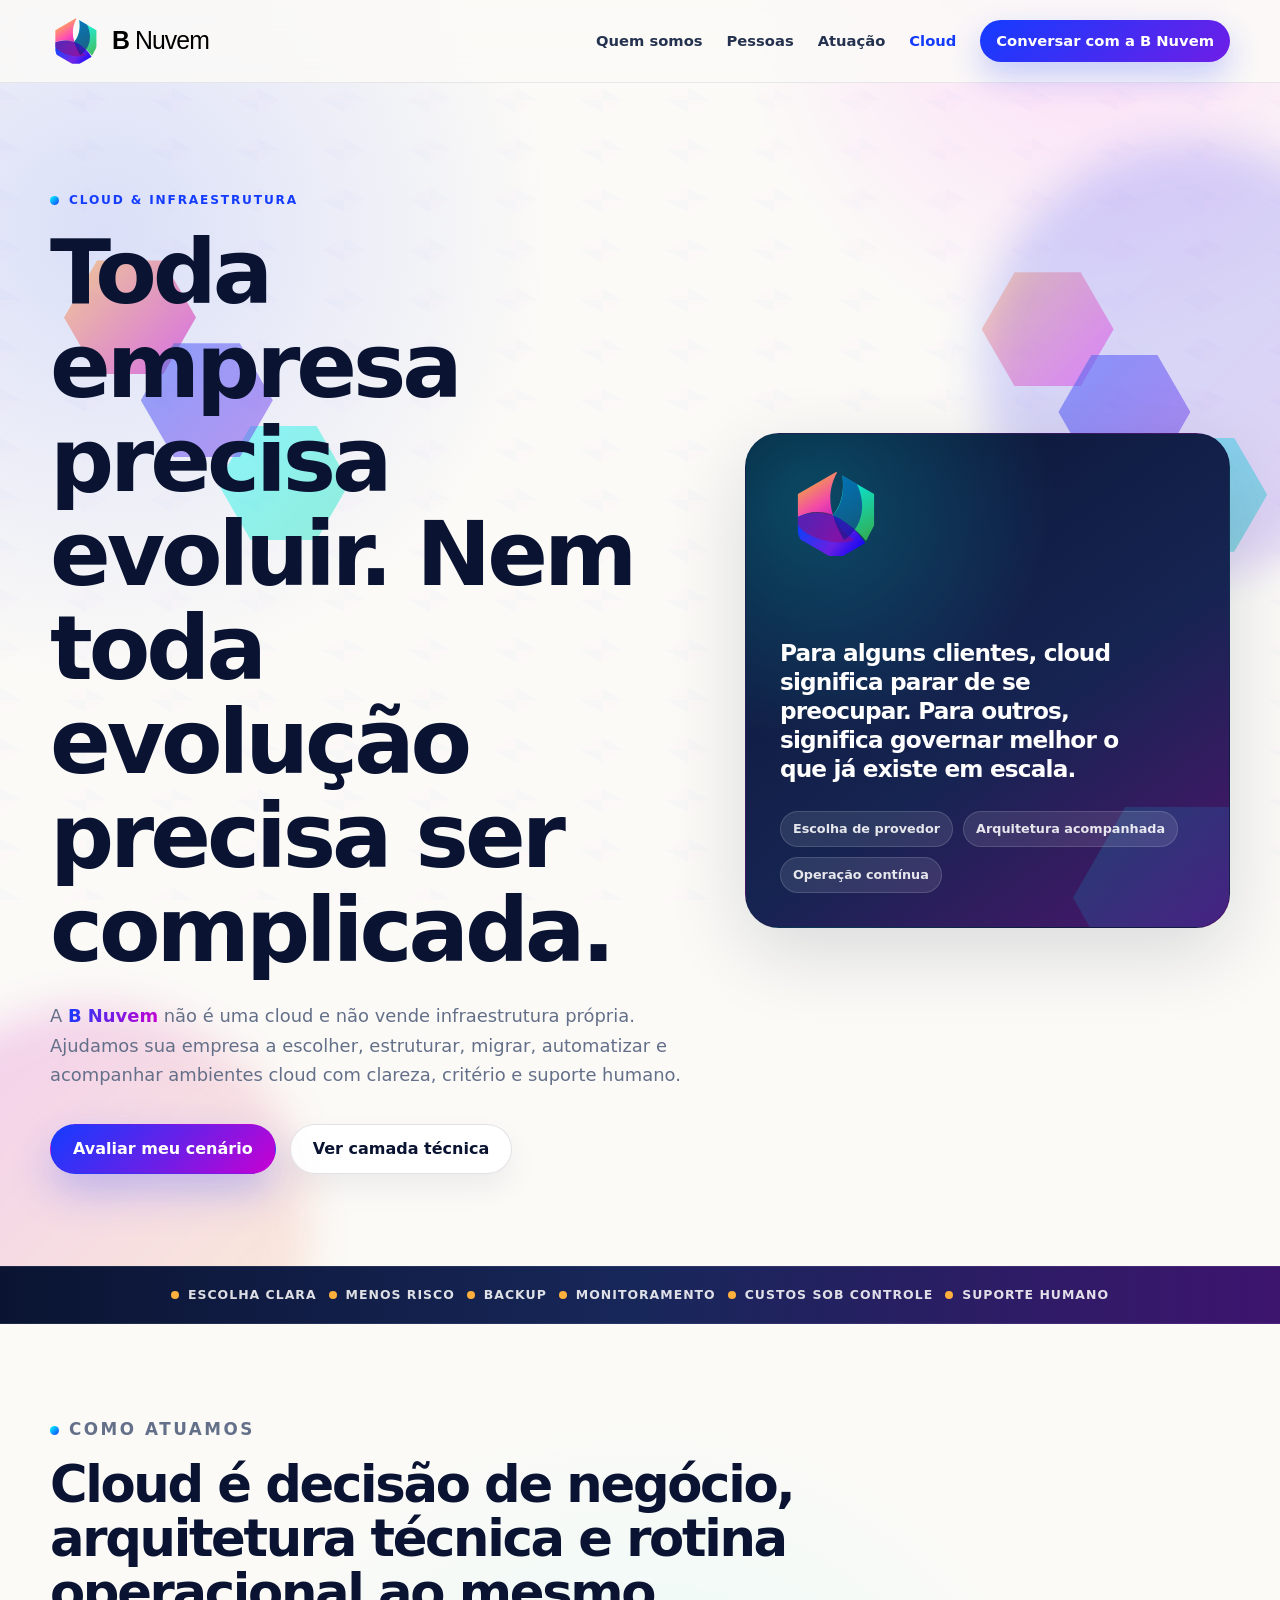
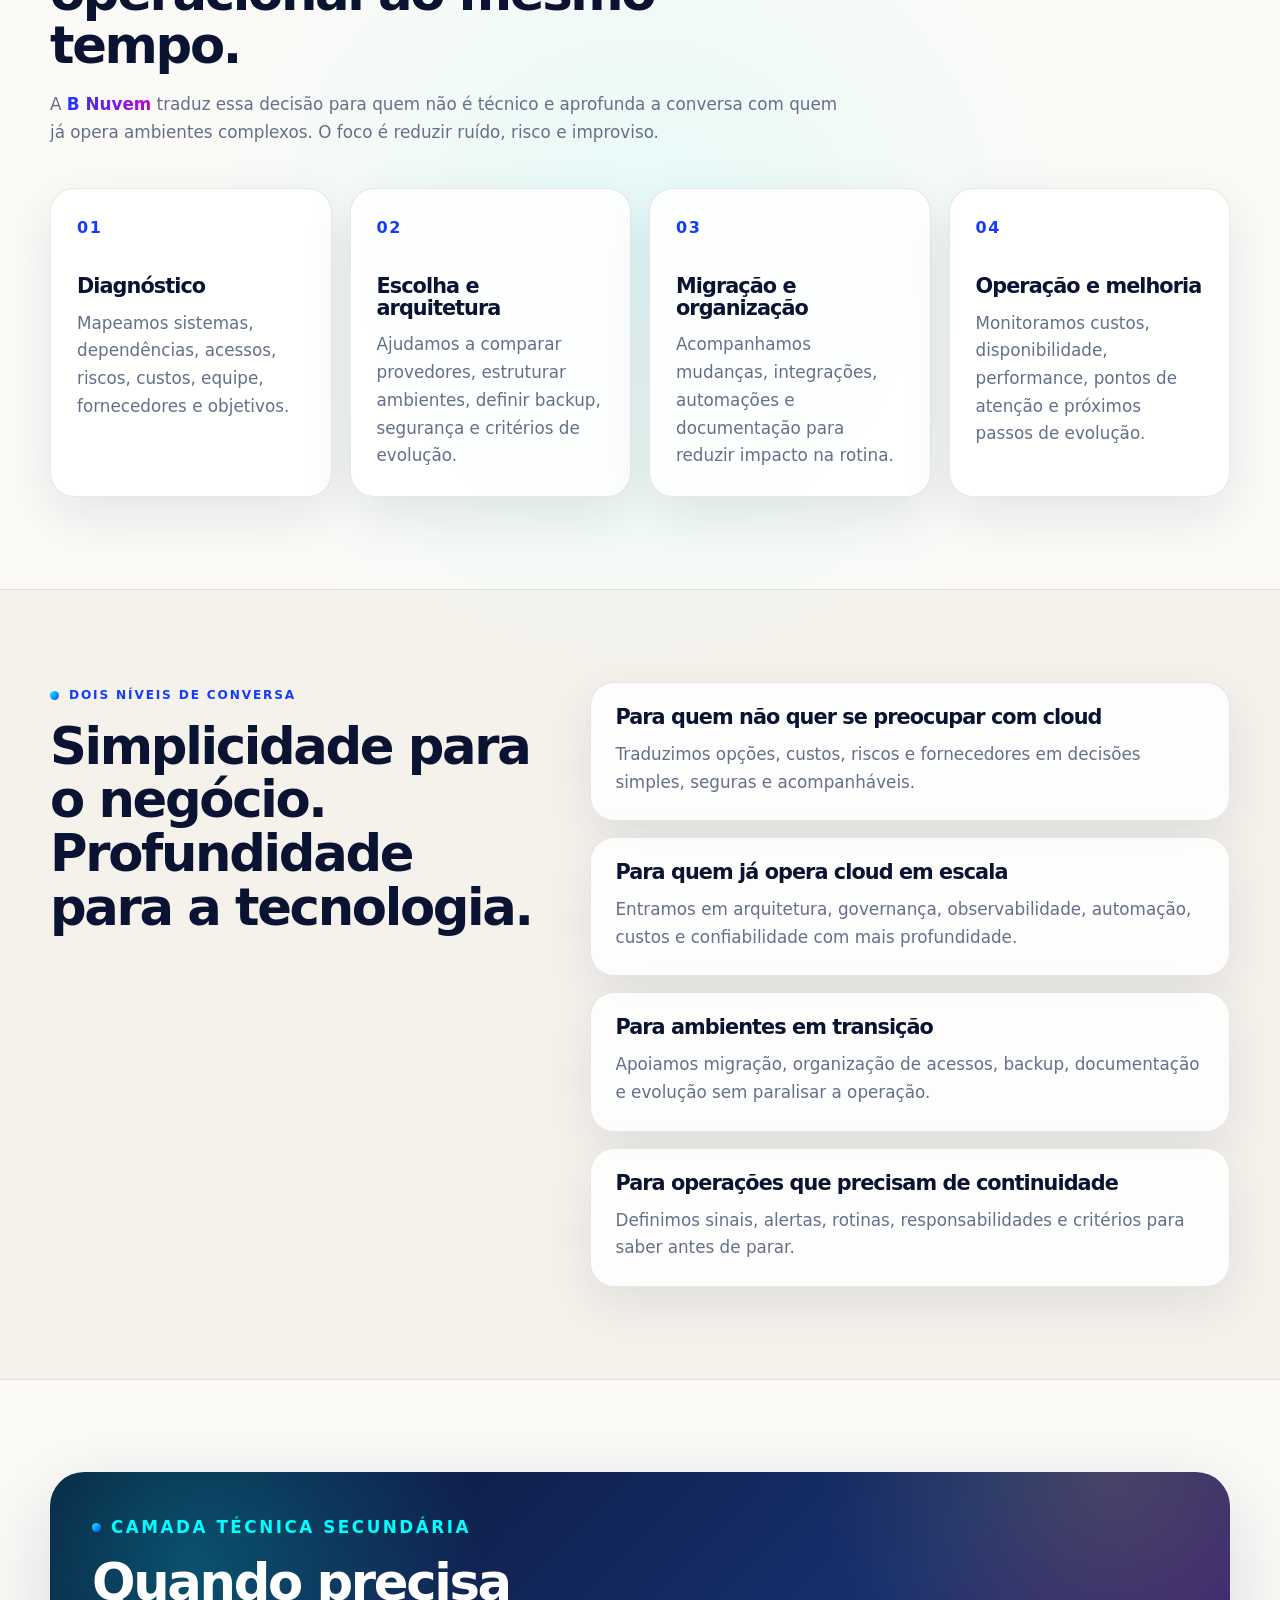
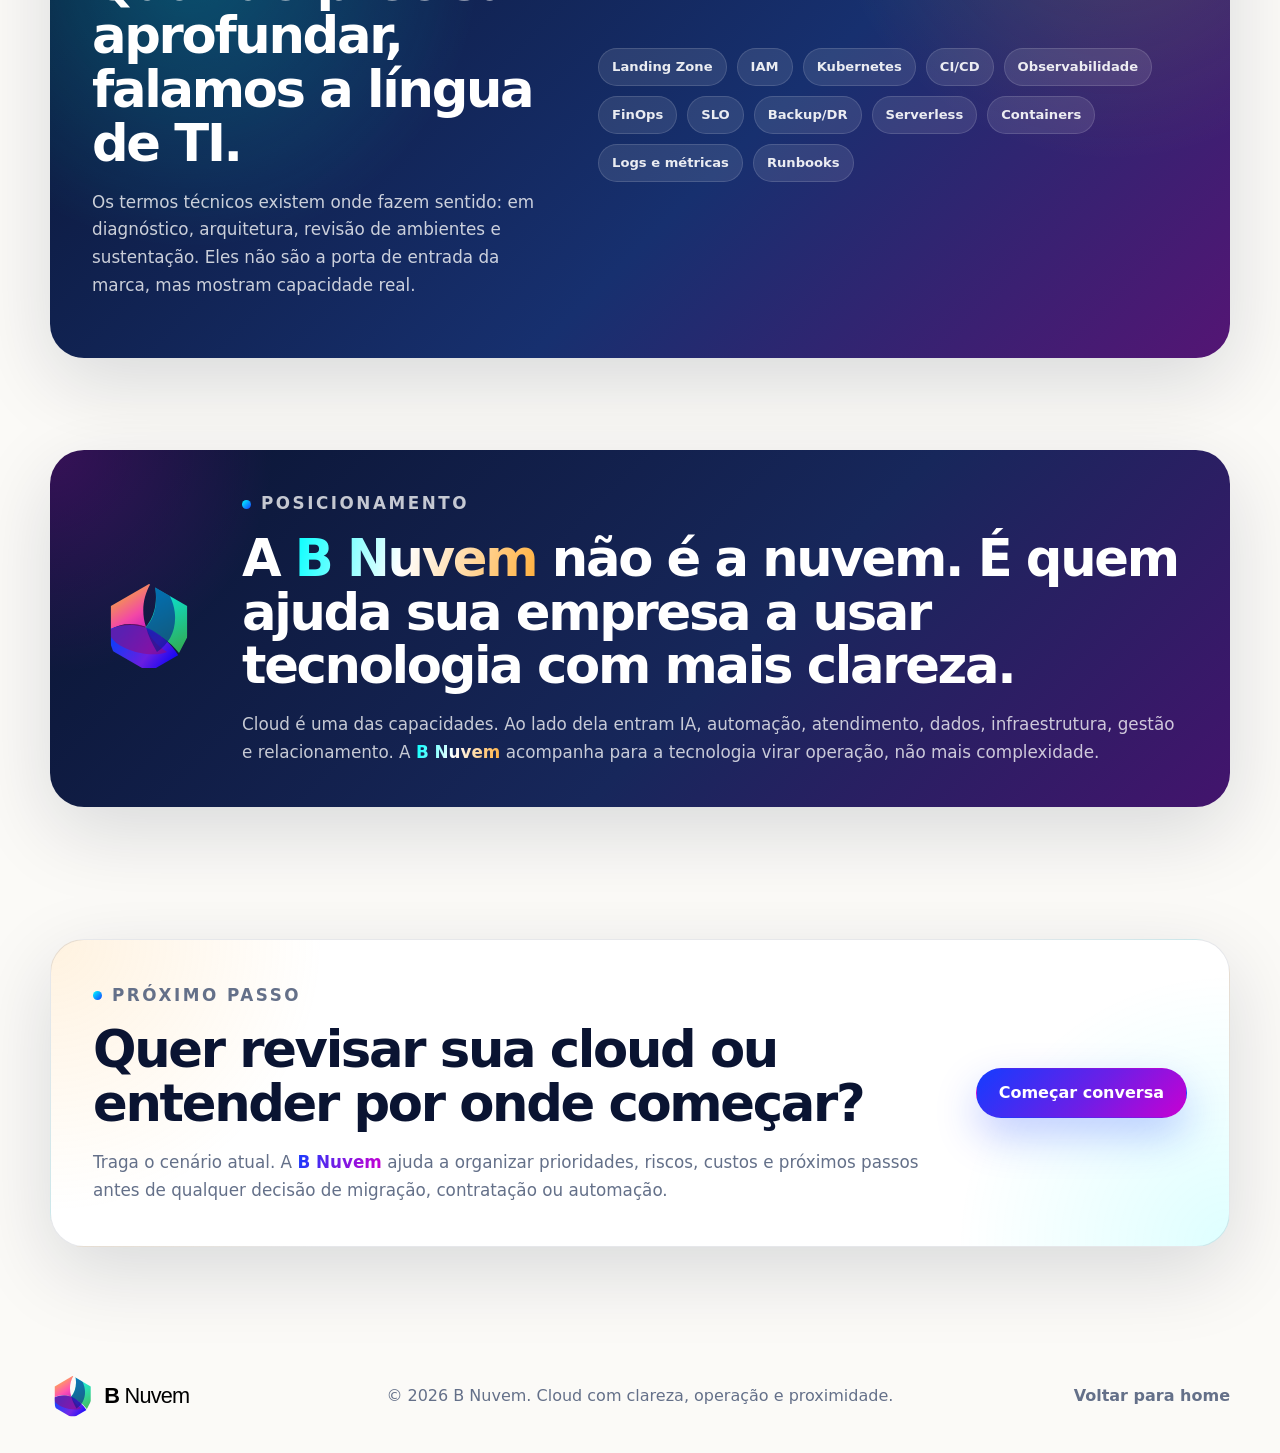
==== cloud.html @ 2b861e9f "Refine brand highlights and responsive people visuals Co-authored-by: btech-cloud <btech-cloud@users" ====
<!doctype html>
<html lang="pt-BR">
  <head>
    <meta charset="utf-8">
    <meta name="viewport" content="width=device-width, initial-scale=1">
    <meta
      name="description"
      content="Cloud & Infraestrutura na B Nuvem: evolução cloud sem complicar a operação, com escolha, arquitetura, migração, backup, observabilidade, FinOps e acompanhamento humano."
    >
    <title>B Nuvem | Cloud & Infraestrutura</title>
    <link rel="icon" href="assets/bnuvem-mark.svg" type="image/svg+xml">
    <link rel="stylesheet" href="styles.css">
  </head>
  <body>
    <header class="site-header" data-header>
      <nav class="nav container" aria-label="Navegação principal">
        <a class="brand" href="index.html" aria-label="B Nuvem - início">
          <img class="brand__logo" src="assets/bnuvem-logo.svg" alt="B Nuvem" width="330" height="96">
        </a>

        <button class="nav__toggle" type="button" aria-expanded="false" aria-controls="menu">
          <span class="sr-only">Abrir menu</span>
          <span></span>
          <span></span>
          <span></span>
        </button>

        <ul class="nav__links" id="menu">
          <li><a href="index.html#quem-somos">Quem somos</a></li>
          <li><a href="index.html#pessoas">Pessoas</a></li>
          <li><a href="index.html#atuacao">Atuação</a></li>
          <li><a aria-current="page" href="cloud.html">Cloud</a></li>
          <li><a class="nav__cta" href="index.html#contato">Conversar com a B Nuvem</a></li>
        </ul>
      </nav>
    </header>

    <main>
      <section class="hero hero--page">
        <div class="brand-field" aria-hidden="true">
          <span></span><span></span><span></span><span></span><span></span><span></span>
        </div>
        <div class="hero__orb hero__orb--blue" aria-hidden="true"></div>
        <div class="hero__orb hero__orb--magenta" aria-hidden="true"></div>

        <div class="hero__content container hero__content--balanced">
          <div class="hero__copy">
            <p class="eyebrow">Cloud & Infraestrutura</p>
            <h1>Toda empresa precisa evoluir. Nem toda evolução precisa ser complicada.</h1>
            <p class="hero__lead">
              A <span class="brand-word">B Nuvem</span> não é uma cloud e não vende infraestrutura própria. Ajudamos sua empresa a escolher,
              estruturar, migrar, automatizar e acompanhar ambientes cloud com clareza, critério e suporte humano.
            </p>
            <div class="hero__actions">
              <a class="button button--primary" href="index.html#contato">Avaliar meu cenário</a>
              <a class="button button--secondary" href="#tecnico">Ver camada técnica</a>
            </div>
          </div>

          <aside class="brand-statement brand-statement--dark">
            <img src="assets/bnuvem-mark.svg" alt="" width="96" height="96">
            <p>
              Para alguns clientes, cloud significa parar de se preocupar. Para outros,
              significa governar melhor o que já existe em escala.
            </p>
            <div class="statement-list">
              <span>Escolha de provedor</span>
              <span>Arquitetura acompanhada</span>
              <span>Operação contínua</span>
            </div>
          </aside>
        </div>
      </section>

      <section class="trust-strip" aria-label="Pilares de cloud B Nuvem">
        <div class="container trust-strip__inner">
          <span>Escolha clara</span>
          <span>Menos risco</span>
          <span>Backup</span>
          <span>Monitoramento</span>
          <span>Custos sob controle</span>
          <span>Suporte humano</span>
        </div>
      </section>

      <section class="section" id="como-atuamos">
        <div class="container">
          <div class="section-heading">
            <p class="eyebrow">Como atuamos</p>
            <h2>Cloud é decisão de negócio, arquitetura técnica e rotina operacional ao mesmo tempo.</h2>
            <p>
              A <span class="brand-word">B Nuvem</span> traduz essa decisão para quem não é técnico e aprofunda a conversa com quem já opera
              ambientes complexos. O foco é reduzir ruído, risco e improviso.
            </p>
          </div>

          <div class="process-grid">
            <article class="process-card">
              <span>01</span>
              <h3>Diagnóstico</h3>
              <p>Mapeamos sistemas, dependências, acessos, riscos, custos, equipe, fornecedores e objetivos.</p>
            </article>
            <article class="process-card">
              <span>02</span>
              <h3>Escolha e arquitetura</h3>
              <p>Ajudamos a comparar provedores, estruturar ambientes, definir backup, segurança e critérios de evolução.</p>
            </article>
            <article class="process-card">
              <span>03</span>
              <h3>Migração e organização</h3>
              <p>Acompanhamos mudanças, integrações, automações e documentação para reduzir impacto na rotina.</p>
            </article>
            <article class="process-card">
              <span>04</span>
              <h3>Operação e melhoria</h3>
              <p>Monitoramos custos, disponibilidade, performance, pontos de atenção e próximos passos de evolução.</p>
            </article>
          </div>
        </div>
      </section>

      <section class="section section--soft">
        <div class="container two-column">
          <div>
            <p class="eyebrow">Dois níveis de conversa</p>
            <h2>Simplicidade para o negócio. Profundidade para a tecnologia.</h2>
          </div>
          <div class="feature-list">
            <article>
              <h3>Para quem não quer se preocupar com cloud</h3>
              <p>Traduzimos opções, custos, riscos e fornecedores em decisões simples, seguras e acompanháveis.</p>
            </article>
            <article>
              <h3>Para quem já opera cloud em escala</h3>
              <p>Entramos em arquitetura, governança, observabilidade, automação, custos e confiabilidade com mais profundidade.</p>
            </article>
            <article>
              <h3>Para ambientes em transição</h3>
              <p>Apoiamos migração, organização de acessos, backup, documentação e evolução sem paralisar a operação.</p>
            </article>
            <article>
              <h3>Para operações que precisam de continuidade</h3>
              <p>Definimos sinais, alertas, rotinas, responsabilidades e critérios para saber antes de parar.</p>
            </article>
          </div>
        </div>
      </section>

      <section class="section visual-section" id="tecnico">
        <div class="container visual-section__inner">
          <div>
            <p class="eyebrow">Camada técnica secundária</p>
            <h2>Quando precisa aprofundar, falamos a língua de TI.</h2>
            <p>
              Os termos técnicos existem onde fazem sentido: em diagnóstico, arquitetura, revisão de ambientes
              e sustentação. Eles não são a porta de entrada da marca, mas mostram capacidade real.
            </p>
          </div>
          <div class="tech-board" aria-label="Recursos técnicos de cloud">
            <span>Landing Zone</span>
            <span>IAM</span>
            <span>Kubernetes</span>
            <span>CI/CD</span>
            <span>Observabilidade</span>
            <span>FinOps</span>
            <span>SLO</span>
            <span>Backup/DR</span>
            <span>Serverless</span>
            <span>Containers</span>
            <span>Logs e métricas</span>
            <span>Runbooks</span>
          </div>
        </div>
      </section>

      <section class="section cloud-positioning">
        <div class="container cloud-positioning__inner">
          <img src="assets/bnuvem-mark.svg" alt="" width="96" height="96" aria-hidden="true">
          <div>
            <p class="eyebrow">Posicionamento</p>
            <h2>A <span class="brand-word brand-word--light">B Nuvem</span> não é a nuvem. É quem ajuda sua empresa a usar tecnologia com mais clareza.</h2>
            <p>
              Cloud é uma das capacidades. Ao lado dela entram IA, automação, atendimento, dados,
              infraestrutura, gestão e relacionamento. A <span class="brand-word brand-word--light">B Nuvem</span> acompanha para a tecnologia virar operação,
              não mais complexidade.
            </p>
          </div>
        </div>
      </section>

      <section class="section contact-section">
        <div class="container contact-card contact-card--center">
          <div>
            <p class="eyebrow">Próximo passo</p>
            <h2>Quer revisar sua cloud ou entender por onde começar?</h2>
            <p>
              Traga o cenário atual. A <span class="brand-word">B Nuvem</span> ajuda a organizar prioridades, riscos, custos e próximos passos
              antes de qualquer decisão de migração, contratação ou automação.
            </p>
          </div>
          <a class="button button--primary" href="index.html#contato">Começar conversa</a>
        </div>
      </section>
    </main>

    <footer class="site-footer">
      <div class="container site-footer__content">
        <a class="brand brand--footer" href="index.html" aria-label="B Nuvem - início">
          <img class="brand__logo brand__logo--footer" src="assets/bnuvem-logo.svg" alt="B Nuvem" width="220" height="64">
        </a>
        <p>&copy; <span id="current-year"></span> B Nuvem. Cloud com clareza, operação e proximidade.</p>
        <a href="index.html">Voltar para home</a>
      </div>
    </footer>

    <script src="script.js"></script>
  </body>
</html>
---- styles.css ----
:root {
  color-scheme: light;
  --ink: #0a1432;
  --ink-soft: #24324f;
  --muted: #647089;
  --paper: #fbfaf7;
  --paper-warm: #f2eee7;
  --surface: #ffffff;
  --line: rgba(10, 20, 50, 0.12);
  --blue: #143cff;
  --violet: #6e1ee6;
  --magenta: #c800d2;
  --pink: #ff00ff;
  --cyan: #00ffff;
  --mint: #00e1b4;
  --amber: #ffaf3c;
  --orange: #fa7300;
  --shadow-soft: 0 24px 80px rgba(10, 20, 50, 0.14);
  --shadow-card: 0 18px 52px rgba(10, 20, 50, 0.09);
  --radius-xl: 34px;
  --radius-lg: 24px;
  --radius-md: 18px;
  --max-width: 1180px;
}

* { box-sizing: border-box; }
html { scroll-behavior: smooth; }
body {
  margin: 0;
  color: var(--ink);
  font-family: "Century Gothic", Avenir, Montserrat, ui-sans-serif, system-ui, -apple-system, BlinkMacSystemFont, "Segoe UI", sans-serif;
  background:
    radial-gradient(circle at 8% 5%, rgba(20, 60, 255, 0.14), transparent 28rem),
    radial-gradient(circle at 85% 0%, rgba(255, 0, 255, 0.12), transparent 22rem),
    radial-gradient(circle at 50% 40%, rgba(0, 255, 255, 0.09), transparent 28rem),
    var(--paper);
  line-height: 1.65;
  text-rendering: optimizeLegibility;
}

body::before {
  position: fixed;
  inset: 0;
  z-index: -2;
  pointer-events: none;
  content: "";
  background-image:
    linear-gradient(30deg, rgba(20, 60, 255, 0.08) 12%, transparent 12.5%, transparent 87%, rgba(20, 60, 255, 0.08) 87.5%, rgba(20, 60, 255, 0.08)),
    linear-gradient(150deg, rgba(200, 0, 210, 0.07) 12%, transparent 12.5%, transparent 87%, rgba(200, 0, 210, 0.07) 87.5%, rgba(200, 0, 210, 0.07));
  background-position: 0 0, 0 0;
  background-size: 86px 50px;
  opacity: 0.16;
}

a { color: inherit; text-decoration: none; }
img, svg { display: block; max-width: 100%; }
button, input, textarea { font: inherit; }
button, a, input, textarea { -webkit-tap-highlight-color: transparent; }
:focus-visible { outline: 3px solid rgba(20, 60, 255, 0.32); outline-offset: 3px; }
.container { width: min(100% - 32px, var(--max-width)); margin-inline: auto; }
.sr-only { position: absolute; width: 1px; height: 1px; padding: 0; margin: -1px; overflow: hidden; clip: rect(0, 0, 0, 0); white-space: nowrap; border: 0; }

.site-header {
  position: sticky;
  top: 0;
  z-index: 20;
  border-bottom: 1px solid rgba(10, 20, 50, 0.08);
  background: rgba(251, 250, 247, 0.88);
  backdrop-filter: blur(18px);
}
.nav { display: flex; min-height: 82px; align-items: center; justify-content: space-between; gap: 24px; }
.brand { display: inline-flex; align-items: center; flex: 0 0 auto; }
.brand__logo { width: 178px; height: auto; }
.brand__logo--footer { width: 156px; }
.nav__links { display: flex; align-items: center; gap: 24px; padding: 0; margin: 0; color: var(--ink-soft); font-size: 0.92rem; font-weight: 800; list-style: none; }
.nav__links a { transition: color 180ms ease; }
.nav__links a:hover, .nav__links a:focus-visible, .nav__links a[aria-current="page"] { color: var(--blue); }
.nav__cta { display: inline-flex; min-height: 42px; align-items: center; justify-content: center; padding: 0 16px; color: white !important; background: linear-gradient(135deg, var(--blue), var(--violet)); border-radius: 999px; box-shadow: 0 14px 32px rgba(20, 60, 255, 0.24); }
.nav__toggle { display: none; width: 46px; height: 46px; padding: 11px; background: var(--surface); border: 1px solid var(--line); border-radius: 16px; cursor: pointer; }
.nav__toggle span:not(.sr-only) { display: block; height: 2px; margin: 5px 0; background: var(--ink); border-radius: 999px; }

.hero { position: relative; overflow: hidden; padding: 104px 0 84px; }
.hero--page { padding-bottom: 92px; }
.hero__orb { position: absolute; z-index: -1; width: 430px; height: 430px; border-radius: 999px; filter: blur(22px); opacity: 0.18; }
.hero__orb--blue { top: 60px; right: -130px; background: linear-gradient(135deg, var(--blue), var(--violet)); }
.hero__orb--magenta { bottom: -170px; left: -120px; background: linear-gradient(135deg, var(--magenta), var(--amber)); }
.hero__orb--cyan { top: 34%; left: 52%; width: 260px; height: 260px; background: linear-gradient(135deg, var(--cyan), var(--mint)); opacity: 0.13; }
.brand-field { position: absolute; inset: 0; z-index: -1; pointer-events: none; opacity: 0.52; }
.brand-field span {
  position: absolute;
  width: 132px;
  height: 114px;
  clip-path: polygon(25% 0, 75% 0, 100% 50%, 75% 100%, 25% 100%, 0 50%);
  mix-blend-mode: multiply;
}
.brand-field span:nth-child(1) { top: 15%; left: 5%; background: linear-gradient(135deg, var(--amber), var(--magenta)); }
.brand-field span:nth-child(2) { top: 22%; left: 11%; background: linear-gradient(135deg, var(--blue), var(--violet)); opacity: 0.82; }
.brand-field span:nth-child(3) { top: 29%; left: 17%; background: linear-gradient(135deg, var(--cyan), var(--mint)); opacity: 0.78; }
.brand-field span:nth-child(4) { right: 13%; top: 16%; background: linear-gradient(135deg, var(--amber), var(--pink)); opacity: 0.78; }
.brand-field span:nth-child(5) { right: 7%; top: 23%; background: linear-gradient(135deg, var(--blue), var(--violet)); opacity: 0.82; }
.brand-field span:nth-child(6) { right: 1%; top: 30%; background: linear-gradient(135deg, var(--cyan), var(--mint)); opacity: 0.78; }
.hero__content { display: grid; grid-template-columns: minmax(0, 1fr) minmax(360px, 0.86fr); gap: 56px; align-items: center; }
.hero__content--page { align-items: stretch; }
.hero__content--balanced { grid-template-columns: minmax(0, 1.08fr) minmax(330px, 0.82fr); }
.hero__copy { max-width: 780px; }
.eyebrow { display: inline-flex; align-items: center; gap: 10px; margin: 0 0 14px; color: var(--blue); font-size: 0.76rem; font-weight: 900; letter-spacing: 0.15em; text-transform: uppercase; }
.eyebrow::before { display: inline-block; width: 9px; height: 9px; content: ""; background: linear-gradient(135deg, var(--cyan), var(--blue)); border-radius: 999px; }
h1, h2, h3, p { margin-top: 0; }
h1, h2, h3 { line-height: 1.05; letter-spacing: -0.045em; }
h1 { max-width: 900px; margin-bottom: 24px; font-size: clamp(2.75rem, 7vw, 6rem); }
h2 { margin-bottom: 18px; font-size: clamp(2rem, 4vw, 3.65rem); }
h3 { margin-bottom: 12px; font-size: 1.3rem; }
.gradient-text {
  color: transparent;
  background: linear-gradient(100deg, var(--blue), var(--violet) 42%, var(--magenta) 72%, var(--amber));
  -webkit-background-clip: text;
  background-clip: text;
}
.brand-word {
  color: transparent;
  font-weight: 900;
  background: linear-gradient(105deg, var(--blue), var(--violet) 45%, var(--magenta));
  -webkit-background-clip: text;
  background-clip: text;
}
.brand-word--light {
  background: linear-gradient(105deg, var(--cyan), #ffffff 45%, var(--amber));
  -webkit-background-clip: text;
  background-clip: text;
}
.hero__lead, .section-heading p, .rich-text, .audience-card p, .capability-card p, .visual-section p, .process-card p, .feature-list p, .contact-card p, .cloud-positioning p { color: var(--muted); font-size: 1.05rem; }
.hero__lead { max-width: 720px; margin-bottom: 34px; font-size: clamp(1.05rem, 1.4vw, 1.22rem); }
.hero__actions { display: flex; flex-wrap: wrap; gap: 14px; }
.button { display: inline-flex; min-height: 50px; align-items: center; justify-content: center; padding: 0 22px; font-weight: 900; border: 1px solid transparent; border-radius: 999px; cursor: pointer; transition: transform 180ms ease, box-shadow 180ms ease, background 180ms ease; }
.button:hover, .button:focus-visible { transform: translateY(-2px); }
.button--primary { color: white; background: linear-gradient(135deg, var(--blue), var(--violet) 55%, var(--magenta)); box-shadow: 0 18px 42px rgba(20, 60, 255, 0.25); }
.button--secondary { color: var(--ink); background: rgba(255, 255, 255, 0.9); border-color: var(--line); box-shadow: 0 14px 30px rgba(10, 20, 50, 0.06); }

.brand-statement {
  position: relative;
  min-height: 430px;
  padding: 34px;
  overflow: hidden;
  background:
    radial-gradient(circle at 100% 0%, rgba(255, 175, 60, 0.18), transparent 15rem),
    rgba(255, 255, 255, 0.88);
  border: 1px solid rgba(10, 20, 50, 0.1);
  border-radius: var(--radius-xl);
  box-shadow: var(--shadow-soft);
}
.brand-statement::after {
  position: absolute;
  right: -54px;
  bottom: -62px;
  width: 210px;
  height: 182px;
  content: "";
  background: linear-gradient(135deg, var(--cyan), var(--blue));
  clip-path: polygon(25% 0,75% 0,100% 50%,75% 100%,25% 100%,0 50%);
  opacity: 0.14;
}
.brand-statement--dark {
  color: white;
  background:
    radial-gradient(circle at 14% 14%, rgba(0, 255, 255, 0.22), transparent 15rem),
    linear-gradient(145deg, var(--ink), #162452 58%, #50146e);
}
.brand-statement img { width: 112px; margin-bottom: 74px; }
.brand-statement p {
  position: relative;
  max-width: 360px;
  margin-bottom: 28px;
  color: var(--ink);
  font-size: 1.45rem;
  font-weight: 900;
  line-height: 1.25;
  letter-spacing: -0.035em;
  z-index: 1;
}
.brand-statement--dark p { color: white; }
.statement-list { position: relative; display: flex; flex-wrap: wrap; gap: 10px; z-index: 1; }
.statement-list span {
  display: inline-flex;
  min-height: 36px;
  align-items: center;
  padding: 0 12px;
  color: var(--ink-soft);
  font-size: 0.8rem;
  font-weight: 900;
  background: rgba(255,255,255,0.78);
  border: 1px solid rgba(10,20,50,0.1);
  border-radius: 999px;
}
.brand-statement--dark .statement-list span {
  color: rgba(255,255,255,0.88);
  background: rgba(255,255,255,0.1);
  border-color: rgba(255,255,255,0.14);
}

.hero-console { position: relative; min-height: 560px; padding: 28px; overflow: hidden; color: white; background: radial-gradient(circle at 18% 16%, rgba(0, 255, 255, 0.22), transparent 14rem), linear-gradient(145deg, var(--ink), #142766 55%, #4f1675); border: 1px solid rgba(255, 255, 255, 0.14); border-radius: var(--radius-xl); box-shadow: var(--shadow-soft); }
.hero-console--compact { min-height: auto; }
.console-topline { display: flex; align-items: center; gap: 10px; color: rgba(255,255,255,0.82); font-size: 0.88rem; font-weight: 900; letter-spacing: 0.08em; text-transform: uppercase; }
.console-topline span { width: 12px; height: 12px; background: var(--mint); border-radius: 999px; box-shadow: 0 0 0 5px rgba(0,225,180,0.14); }
.cloud-map { position: relative; min-height: 330px; margin: 36px 0 24px; border: 1px solid rgba(255,255,255,0.1); border-radius: 26px; background: linear-gradient(135deg, rgba(255,255,255,0.08), rgba(255,255,255,0.03)); }
.cloud-map::before, .cloud-map::after { position: absolute; inset: 50% 10%; height: 1px; content: ""; background: linear-gradient(90deg, transparent, rgba(255,255,255,0.4), transparent); }
.cloud-map::after { transform: rotate(90deg); }
.cloud-map__center { position: absolute; top: 50%; left: 50%; display: grid; gap: 8px; place-items: center; transform: translate(-50%, -50%); font-weight: 900; }
.cloud-map__center img { width: 104px; }
.node { position: absolute; display: inline-flex; min-height: 38px; align-items: center; padding: 0 14px; font-size: 0.82rem; font-weight: 900; background: rgba(255,255,255,0.12); border: 1px solid rgba(255,255,255,0.16); border-radius: 999px; backdrop-filter: blur(10px); }
.node--cloud { top: 28px; left: 28px; }
.node--ai { top: 30px; right: 36px; }
.node--obs { right: 22px; bottom: 38px; }
.node--sec { bottom: 28px; left: 38px; }
.node--auto { top: 50%; left: 18px; transform: translateY(-50%); }
.node--fin { top: 50%; right: 18px; transform: translateY(-50%); }
.console-grid { display: grid; grid-template-columns: repeat(2, 1fr); gap: 12px; }
.console-grid div { padding: 14px; background: rgba(255,255,255,0.1); border: 1px solid rgba(255,255,255,0.12); border-radius: 18px; }
.console-grid span { display: block; margin-bottom: 2px; color: rgba(255,255,255,0.62); font-size: 0.78rem; font-weight: 900; text-transform: uppercase; }
.console-grid strong { font-size: 1.08rem; }
.readiness-list { display: grid; gap: 14px; padding: 0; margin: 34px 0 0; list-style: none; }
.readiness-list li { display: grid; gap: 4px; padding: 18px; background: rgba(255,255,255,0.1); border: 1px solid rgba(255,255,255,0.14); border-radius: 18px; }
.readiness-list strong { font-size: 1.05rem; }
.readiness-list span { color: rgba(255,255,255,0.72); }

.trust-strip { padding: 18px 0; background: linear-gradient(90deg, var(--ink), #18275a, #3d146e); border-block: 1px solid rgba(255,255,255,0.08); }
.trust-strip__inner { display: flex; flex-wrap: wrap; gap: 12px; align-items: center; justify-content: center; }
.trust-strip span { display: inline-flex; align-items: center; gap: 9px; color: rgba(255,255,255,0.86); font-size: 0.78rem; font-weight: 900; letter-spacing: 0.08em; text-transform: uppercase; }
.trust-strip span::before { width: 8px; height: 8px; content: ""; background: var(--amber); border-radius: 999px; }

.section { padding: 92px 0; }
.section--soft { background: rgba(243,239,232,0.72); border-block: 1px solid rgba(10,20,50,0.08); }
.section--brand {
  position: relative;
  overflow: hidden;
  color: white;
  background:
    radial-gradient(circle at 16% 12%, rgba(0,255,255,0.24), transparent 20rem),
    radial-gradient(circle at 86% 18%, rgba(255,0,255,0.22), transparent 21rem),
    radial-gradient(circle at 64% 90%, rgba(255,175,60,0.16), transparent 18rem),
    linear-gradient(135deg, var(--ink), #18275a 52%, #50146e);
}
.section--brand::before {
  position: absolute;
  inset: 0;
  content: "";
  pointer-events: none;
  background-image:
    linear-gradient(30deg, rgba(255,255,255,0.06) 12%, transparent 12.5%, transparent 87%, rgba(255,255,255,0.06) 87.5%, rgba(255,255,255,0.06)),
    linear-gradient(150deg, rgba(255,255,255,0.05) 12%, transparent 12.5%, transparent 87%, rgba(255,255,255,0.05) 87.5%, rgba(255,255,255,0.05));
  background-size: 92px 54px;
  opacity: 0.24;
}
.section--brand .container {
  position: relative;
  z-index: 1;
}
.section--brand h2,
.section--brand h3 {
  color: white;
}
.section--brand .eyebrow {
  color: var(--cyan);
}
.section--brand .section-heading p,
.section--brand .capability-card p {
  color: rgba(255,255,255,0.76);
}
.section--brand .capability-card {
  color: white;
  background: rgba(255,255,255,0.1);
  border-color: rgba(255,255,255,0.14);
  box-shadow: 0 18px 54px rgba(0,0,0,0.16);
  backdrop-filter: blur(14px);
}
.section--brand .capability-card::after {
  position: absolute;
  right: -38px;
  bottom: -44px;
  width: 132px;
  height: 114px;
  content: "";
  background: linear-gradient(135deg, var(--cyan), var(--blue));
  clip-path: polygon(25% 0,75% 0,100% 50%,75% 100%,25% 100%,0 50%);
  opacity: 0.15;
}
.section--brand .capability-card__number {
  color: var(--amber);
}
.section--brand .capability-card--featured {
  background:
    radial-gradient(circle at 100% 0%, rgba(255,175,60,0.24), transparent 13rem),
    linear-gradient(145deg, rgba(20,60,255,0.82), rgba(110,30,230,0.82) 54%, rgba(200,0,210,0.72));
}
.section-heading { max-width: 800px; margin-bottom: 42px; }
.section-heading--center { margin-inline: auto; text-align: center; }
.two-column { display: grid; grid-template-columns: minmax(0, 0.86fr) minmax(0, 1.14fr); gap: 58px; align-items: start; }
.two-column--intro { align-items: center; }
.rich-text p:last-child, .contact-card p:last-child, .cloud-positioning p:last-child { margin-bottom: 0; }

.audience-grid { display: grid; grid-template-columns: repeat(2, minmax(0, 1fr)); gap: 22px; }
.audience-card, .capability-card, .process-card, .feature-list article, .person-card, .contact-form, .principle-panel { background: rgba(255,255,255,0.86); border: 1px solid rgba(10,20,50,0.1); border-radius: var(--radius-lg); box-shadow: var(--shadow-card); }
.audience-card { position: relative; min-height: 410px; padding: 32px; overflow: hidden; }
.audience-card::after { position: absolute; right: -40px; bottom: -50px; width: 170px; height: 148px; content: ""; clip-path: polygon(25% 0,75% 0,100% 50%,75% 100%,25% 100%,0 50%); opacity: 0.18; }
.audience-card--warm::after { background: linear-gradient(135deg, var(--amber), var(--magenta)); }
.audience-card--tech::after { background: linear-gradient(135deg, var(--cyan), var(--blue)); }
.audience-card__tag { display: inline-flex; min-height: 34px; align-items: center; padding: 0 12px; margin-bottom: 28px; color: var(--blue); font-size: 0.78rem; font-weight: 900; background: rgba(20,60,255,0.08); border-radius: 999px; }
.audience-card ul, .check-list { display: grid; gap: 10px; padding: 0; margin: 22px 0 0; list-style: none; }
.audience-card li, .check-list li { display: flex; gap: 10px; color: var(--ink-soft); font-weight: 800; }
.audience-card li::before, .check-list li::before { flex: 0 0 auto; width: 9px; height: 9px; margin-top: 9px; content: ""; background: linear-gradient(135deg, var(--cyan), var(--blue)); border-radius: 999px; }

.capability-grid { display: grid; grid-template-columns: repeat(4, minmax(0, 1fr)); gap: 18px; }
.capability-grid--wide { align-items: stretch; }
.capability-card { position: relative; min-height: 330px; padding: 26px; overflow: hidden; }
.capability-card--featured { color: white; background: radial-gradient(circle at 100% 0%, rgba(0,255,255,0.26), transparent 13rem), linear-gradient(145deg, var(--ink), #162452 58%, #50146e); }
.capability-card--featured p, .capability-card--featured .capability-card__number { color: rgba(255,255,255,0.76); }
.capability-card__number { display: inline-block; margin-bottom: 42px; color: var(--blue); font-weight: 900; letter-spacing: 0.12em; }
.capability-card a { display: inline-flex; margin-top: 16px; color: white; font-weight: 900; }

.visual-section__inner { display: grid; grid-template-columns: minmax(0, 0.78fr) minmax(0, 1fr); gap: 46px; align-items: center; padding: 42px; color: white; background: radial-gradient(circle at 12% 18%, rgba(0,255,255,0.24), transparent 18rem), radial-gradient(circle at 90% 0%, rgba(255,175,60,0.18), transparent 18rem), linear-gradient(135deg, var(--ink), #17306f 58%, #541574); border-radius: var(--radius-xl); box-shadow: var(--shadow-soft); }
.visual-section h2, .visual-section p { color: white; }
.visual-section p { color: rgba(255,255,255,0.78); }
.visual-section .eyebrow { color: var(--cyan); }
.tech-board { display: flex; flex-wrap: wrap; gap: 10px; }
.tech-board span { display: inline-flex; min-height: 38px; align-items: center; padding: 0 13px; color: rgba(255,255,255,0.9); font-size: 0.82rem; font-weight: 900; background: rgba(255,255,255,0.1); border: 1px solid rgba(255,255,255,0.13); border-radius: 999px; }
.tech-board--simple span { background: rgba(255,255,255,0.12); }

.principle-panel { position: relative; padding: 30px; overflow: hidden; }
.principle-panel::before { position: absolute; top: 24px; right: 24px; width: 52px; height: 45px; content: ""; background: linear-gradient(135deg, var(--cyan), var(--blue)); clip-path: polygon(25% 0,75% 0,100% 50%,75% 100%,25% 100%,0 50%); opacity: 0.18; }
.people-section { display: grid; gap: 10px; }
.people-context {
  display: grid;
  grid-template-columns: minmax(0, 1.05fr) minmax(0, 0.95fr);
  gap: 42px;
  align-items: center;
  margin-bottom: 78px;
}
.photo-honeycomb {
  position: relative;
  min-height: 500px;
}
.photo-honeycomb::before,
.photo-honeycomb::after {
  position: absolute;
  content: "";
  clip-path: polygon(25% 0,75% 0,100% 50%,75% 100%,25% 100%,0 50%);
  pointer-events: none;
}
.photo-honeycomb::before {
  top: 26px;
  left: 18px;
  width: 190px;
  height: 164px;
  background: linear-gradient(135deg, var(--amber), var(--magenta));
  opacity: 0.72;
  mix-blend-mode: multiply;
}
.photo-honeycomb::after {
  right: 42px;
  bottom: 28px;
  width: 210px;
  height: 182px;
  border: 3px solid rgba(20, 60, 255, 0.18);
}
.photo-hex {
  position: absolute;
  margin: 0;
  overflow: hidden;
  clip-path: polygon(25% 0,75% 0,100% 50%,75% 100%,25% 100%,0 50%);
  box-shadow: var(--shadow-soft);
  isolation: isolate;
}
.photo-hex::after {
  position: absolute;
  inset: 0;
  content: "";
  background:
    radial-gradient(circle at 22% 18%, rgba(0,255,255,0.28), transparent 13rem),
    linear-gradient(135deg, rgba(10,20,50,0.08), rgba(200,0,210,0.18));
  mix-blend-mode: soft-light;
}
.photo-hex img {
  width: 100%;
  height: 100%;
  object-fit: cover;
}
.photo-hex--one {
  top: 76px;
  left: 30px;
  width: 330px;
  height: 286px;
  z-index: 2;
}
.photo-hex--two {
  top: 18px;
  right: 32px;
  width: 270px;
  height: 234px;
  z-index: 1;
}
.photo-hex--three {
  right: 92px;
  bottom: 24px;
  width: 300px;
  height: 260px;
  z-index: 3;
}
.photo-hex--three img {
  object-position: 70% center;
}
.people-grid { display: grid; grid-template-columns: repeat(2, minmax(0, 1fr)); gap: 20px; }
.people-grid--featured { gap: 24px; }
.person-card { padding: 30px; }
.person-card--large { padding: 34px; }
.person-card__avatar { display: grid; width: 58px; height: 58px; margin-bottom: 26px; place-items: center; color: white; font-weight: 900; background: linear-gradient(135deg, var(--blue), var(--magenta)); border-radius: 19px; }
.person-card__role { margin-bottom: 8px; color: var(--blue); font-size: 0.82rem; font-weight: 900; letter-spacing: 0.08em; text-transform: uppercase; }
.person-card p:last-child, .capability-card p:last-child, .process-card p:last-child, .feature-list p:last-child { margin-bottom: 0; }
.person-card ul {
  display: grid;
  gap: 10px;
  padding: 0;
  margin: 22px 0 0;
  list-style: none;
}
.person-card li {
  display: flex;
  gap: 10px;
  color: var(--ink-soft);
  font-weight: 800;
}
.person-card li::before {
  flex: 0 0 auto;
  width: 9px;
  height: 9px;
  margin-top: 9px;
  content: "";
  background: linear-gradient(135deg, var(--amber), var(--magenta));
  border-radius: 999px;
}

.experience-panel {
  padding: 30px;
  background: rgba(255,255,255,0.86);
  border: 1px solid rgba(10,20,50,0.1);
  border-radius: var(--radius-lg);
  box-shadow: var(--shadow-card);
}
.tag-list {
  display: flex;
  flex-wrap: wrap;
  gap: 10px;
  margin-top: 24px;
}
.tag-list span {
  display: inline-flex;
  min-height: 34px;
  align-items: center;
  padding: 0 12px;
  color: var(--ink-soft);
  font-size: 0.82rem;
  font-weight: 900;
  background: rgba(20,60,255,0.07);
  border: 1px solid rgba(20,60,255,0.12);
  border-radius: 999px;
}

.image-panel {
  position: relative;
  min-height: 420px;
  margin: 0;
  overflow: hidden;
  background: var(--surface);
  border: 1px solid rgba(10,20,50,0.1);
  border-radius: var(--radius-xl);
  box-shadow: var(--shadow-soft);
}
.image-panel img {
  width: 100%;
  height: 100%;
  min-height: 420px;
  object-fit: cover;
}
.image-panel::before,
.image-panel::after {
  position: absolute;
  content: "";
  pointer-events: none;
}
.image-panel::before {
  inset: 0;
  background:
    radial-gradient(circle at 18% 18%, rgba(20,60,255,0.22), transparent 15rem),
    radial-gradient(circle at 82% 12%, rgba(255,0,255,0.18), transparent 13rem),
    linear-gradient(135deg, rgba(10,20,50,0.1), transparent 45%);
  mix-blend-mode: soft-light;
}
.image-panel::after {
  right: 24px;
  bottom: 24px;
  width: 122px;
  height: 106px;
  border: 2px solid rgba(255,255,255,0.54);
  clip-path: polygon(25% 0,75% 0,100% 50%,75% 100%,25% 100%,0 50%);
  box-shadow:
    -58px -34px 0 -2px rgba(0,255,255,0.18),
    -116px 0 0 -2px rgba(255,175,60,0.18);
}
.image-panel--people {
  transform: rotate(-1deg);
}
.image-panel--operations {
  transform: rotate(1deg);
}

.method-visual {
  display: grid;
  grid-template-columns: minmax(0, 0.82fr) minmax(0, 1fr);
  gap: 34px;
  align-items: center;
  margin: 0 0 42px;
  padding: 26px;
  background:
    radial-gradient(circle at 0 0, rgba(255,175,60,0.15), transparent 18rem),
    radial-gradient(circle at 100% 100%, rgba(0,255,255,0.12), transparent 18rem),
    rgba(255,255,255,0.72);
  border: 1px solid rgba(10,20,50,0.08);
  border-radius: var(--radius-xl);
  box-shadow: 0 14px 40px rgba(10,20,50,0.06);
}
.method-visual h3 {
  font-size: clamp(1.55rem, 2.4vw, 2.35rem);
}
.method-visual p:last-child {
  margin-bottom: 0;
}
.method-visual .image-panel {
  min-height: 330px;
  box-shadow: var(--shadow-card);
}
.method-visual .image-panel img {
  min-height: 330px;
}

.process-grid { display: grid; grid-template-columns: repeat(4, minmax(0, 1fr)); gap: 18px; }
.process-card { padding: 26px; }
.process-card span { display: inline-flex; margin-bottom: 34px; color: var(--blue); font-weight: 900; letter-spacing: 0.1em; }
.feature-list { display: grid; gap: 16px; }
.feature-list article { padding: 24px; }
.feature-list--technical article { border-left: 4px solid var(--blue); }

.cloud-positioning { padding-top: 0; }
.cloud-positioning__inner { display: grid; grid-template-columns: auto 1fr; gap: 34px; align-items: center; padding: 40px; color: white; background: radial-gradient(circle at 0% 0%, rgba(255,0,255,0.18), transparent 14rem), linear-gradient(135deg, var(--ink), #17275b 58%, #43146d); border-radius: var(--radius-xl); box-shadow: var(--shadow-soft); }
.cloud-positioning__inner h2, .cloud-positioning__inner p { color: white; }
.cloud-positioning__inner p { color: rgba(255,255,255,0.76); }
.cloud-positioning__inner img { width: 118px; }

.contact-section { padding-top: 40px; }
.contact-card { display: grid; grid-template-columns: minmax(0, 0.88fr) minmax(320px, 1fr); gap: 42px; align-items: start; padding: 42px; background: radial-gradient(circle at 0% 0%, rgba(255,175,60,0.16), transparent 17rem), radial-gradient(circle at 100% 100%, rgba(0,255,255,0.13), transparent 17rem), var(--surface); border: 1px solid rgba(10,20,50,0.1); border-radius: var(--radius-xl); box-shadow: var(--shadow-soft); }
.contact-card--center { grid-template-columns: 1fr auto; align-items: center; }
.contact-form { display: grid; gap: 16px; padding: 26px; box-shadow: none; }
.contact-form label { display: grid; gap: 8px; color: var(--ink-soft); font-size: 0.92rem; font-weight: 900; }
.contact-form input, .contact-form textarea { width: 100%; padding: 14px 16px; color: var(--ink); background: #fffefe; border: 1px solid rgba(10,20,50,0.14); border-radius: 16px; outline: none; transition: border-color 180ms ease, box-shadow 180ms ease; }
.contact-form input:focus, .contact-form textarea:focus { border-color: var(--blue); box-shadow: 0 0 0 4px rgba(20,60,255,0.12); }
.contact-form textarea { resize: vertical; }
.form-note { min-height: 24px; margin: 0; color: var(--blue); font-weight: 900; }

.site-footer { padding: 34px 0; color: var(--muted); }
.site-footer__content { display: flex; gap: 18px; align-items: center; justify-content: space-between; }
.site-footer p { margin: 0; }
.site-footer a:last-child { font-weight: 900; }

@media (max-width: 1080px) {
  .capability-grid, .process-grid { grid-template-columns: repeat(2, minmax(0, 1fr)); }
  .nav__links { gap: 16px; }
}
@media (max-width: 900px) {
  .nav__toggle { display: block; }
  .nav__links { position: absolute; top: 82px; right: 16px; left: 16px; display: none; flex-direction: column; align-items: stretch; gap: 0; padding: 14px; background: rgba(255,255,255,0.96); border: 1px solid var(--line); border-radius: 22px; box-shadow: var(--shadow-soft); }
  .nav__links.is-open { display: flex; }
  .nav__links a { display: block; padding: 12px; }
  .nav__cta { justify-content: flex-start; padding: 12px; border-radius: 16px; }
  .hero { padding-top: 70px; }
  .hero__content, .hero__content--balanced, .two-column, .visual-section__inner, .contact-card, .contact-card--center, .people-context, .method-visual { grid-template-columns: 1fr; }
  .hero-console { min-height: 470px; }
  .hero-console--compact { min-height: auto; }
  .brand-statement { min-height: auto; }
  .brand-statement img { margin-bottom: 44px; }
  .people-context { margin-bottom: 56px; }
  .photo-honeycomb { min-height: 430px; }
  .photo-hex--one { left: 0; width: 300px; height: 260px; }
  .photo-hex--two { right: 0; width: 250px; height: 216px; }
  .photo-hex--three { right: 50px; width: 280px; height: 242px; }
  .image-panel--people, .image-panel--operations { transform: none; }
  .audience-grid, .people-grid { grid-template-columns: 1fr; }
  .cloud-positioning__inner { grid-template-columns: 1fr; }
  .site-footer__content { flex-direction: column; align-items: flex-start; }
}
@media (max-width: 640px) {
  .container { width: min(100% - 24px, var(--max-width)); }
  .brand__logo { width: 146px; }
  .hero, .section { padding-block: 60px; }
  .hero__actions, .button { width: 100%; }
  .hero-console, .contact-card, .visual-section__inner, .cloud-positioning__inner { padding: 24px; border-radius: 24px; }
  .method-visual { padding: 18px; border-radius: 24px; }
  .image-panel, .image-panel img { min-height: 300px; }
  .photo-honeycomb { min-height: 360px; }
  .photo-honeycomb::before { width: 130px; height: 112px; }
  .photo-honeycomb::after { width: 150px; height: 130px; }
  .photo-hex--one { top: 78px; width: 230px; height: 200px; }
  .photo-hex--two { width: 190px; height: 165px; }
  .photo-hex--three { right: 20px; bottom: 28px; width: 210px; height: 182px; }
  .cloud-map { min-height: 290px; }
  .cloud-map__center img { width: 82px; }
  .node { font-size: 0.72rem; padding-inline: 10px; }
  .console-grid, .capability-grid, .process-grid { grid-template-columns: 1fr; }
  .capability-card, .audience-card { min-height: auto; }
}
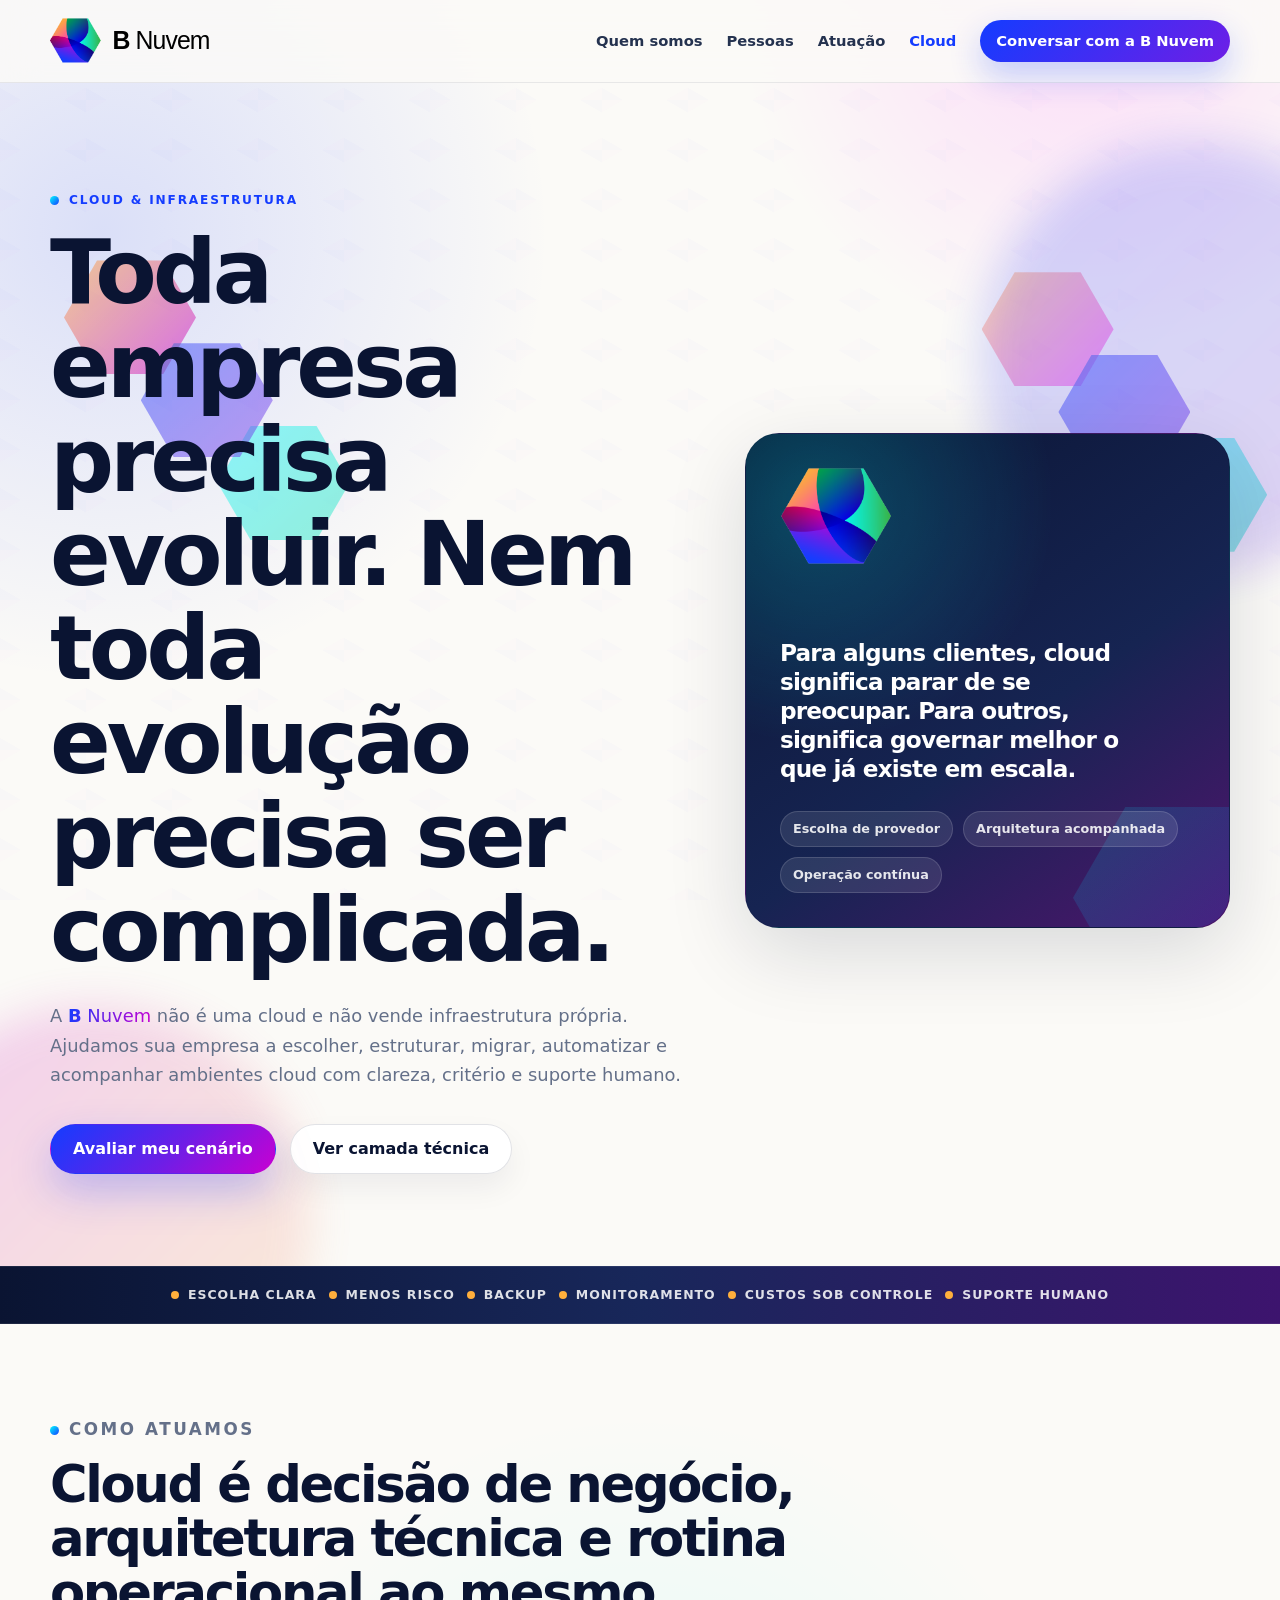
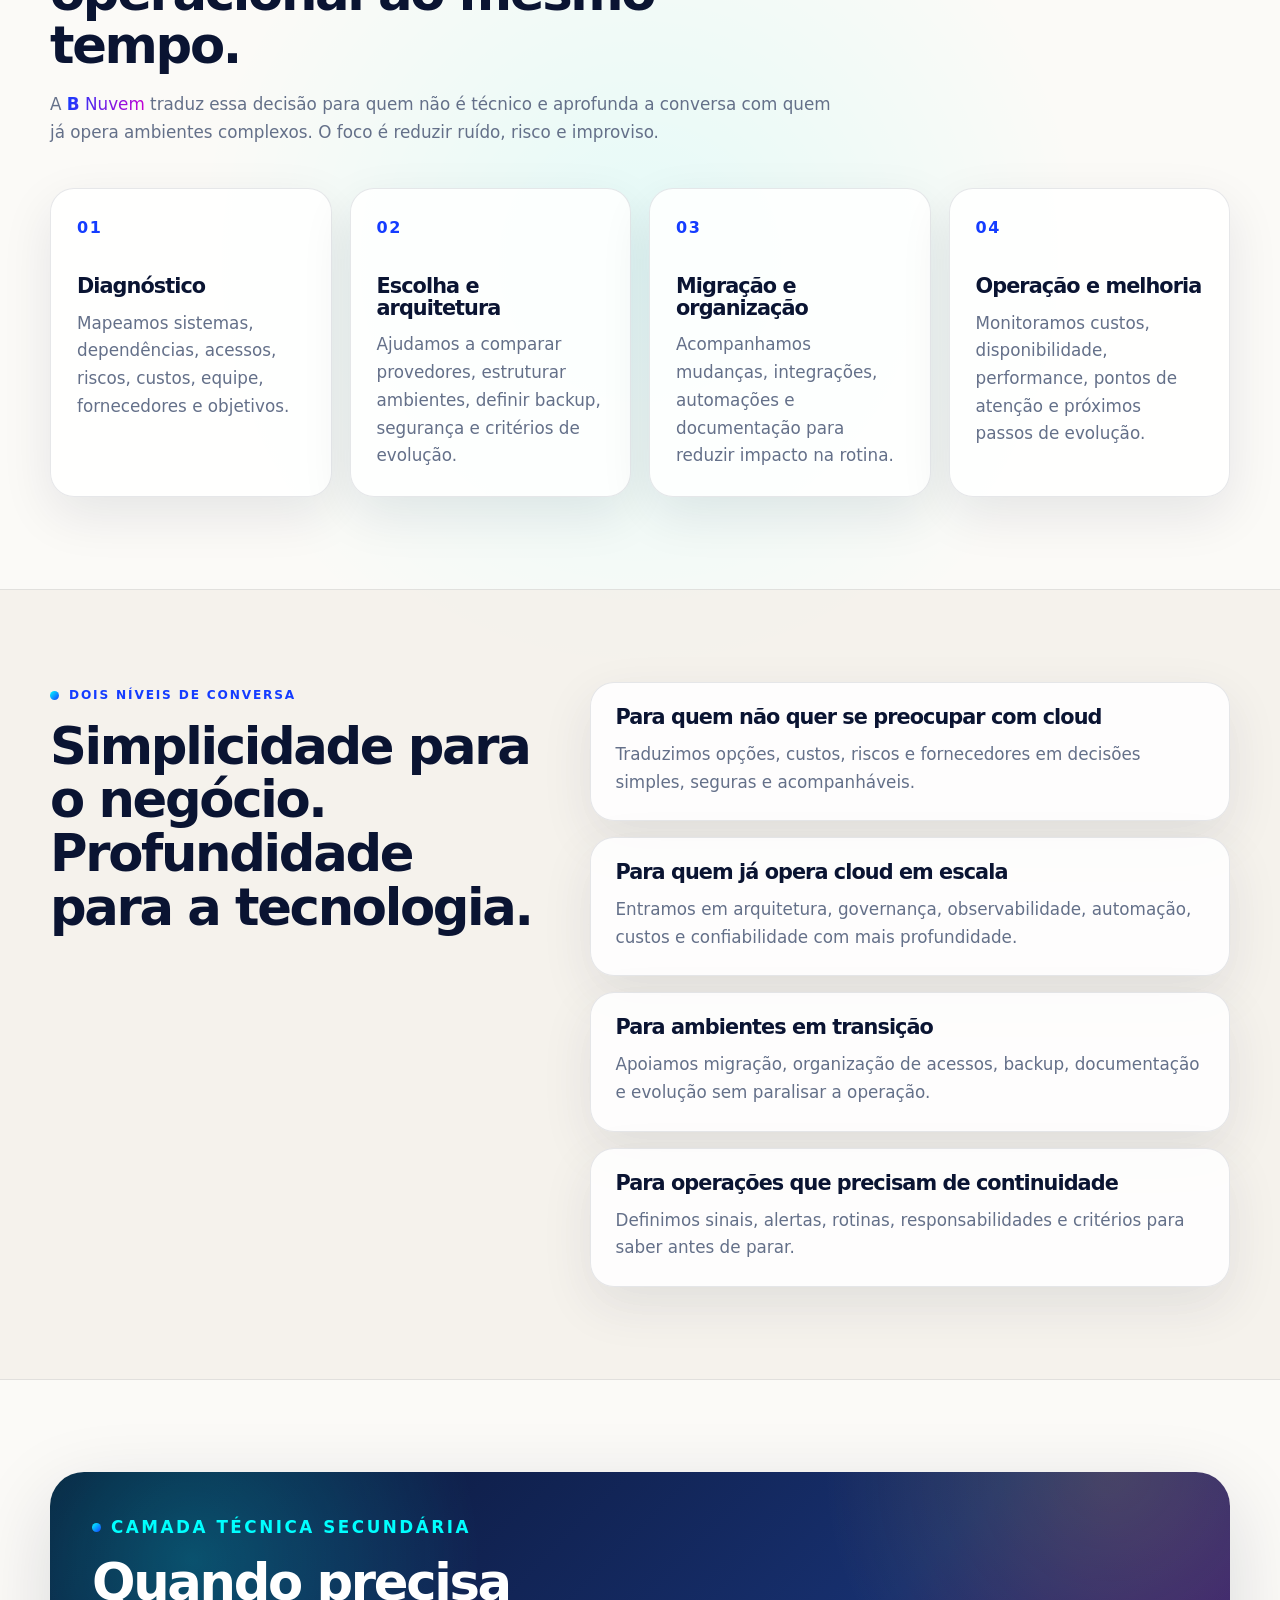
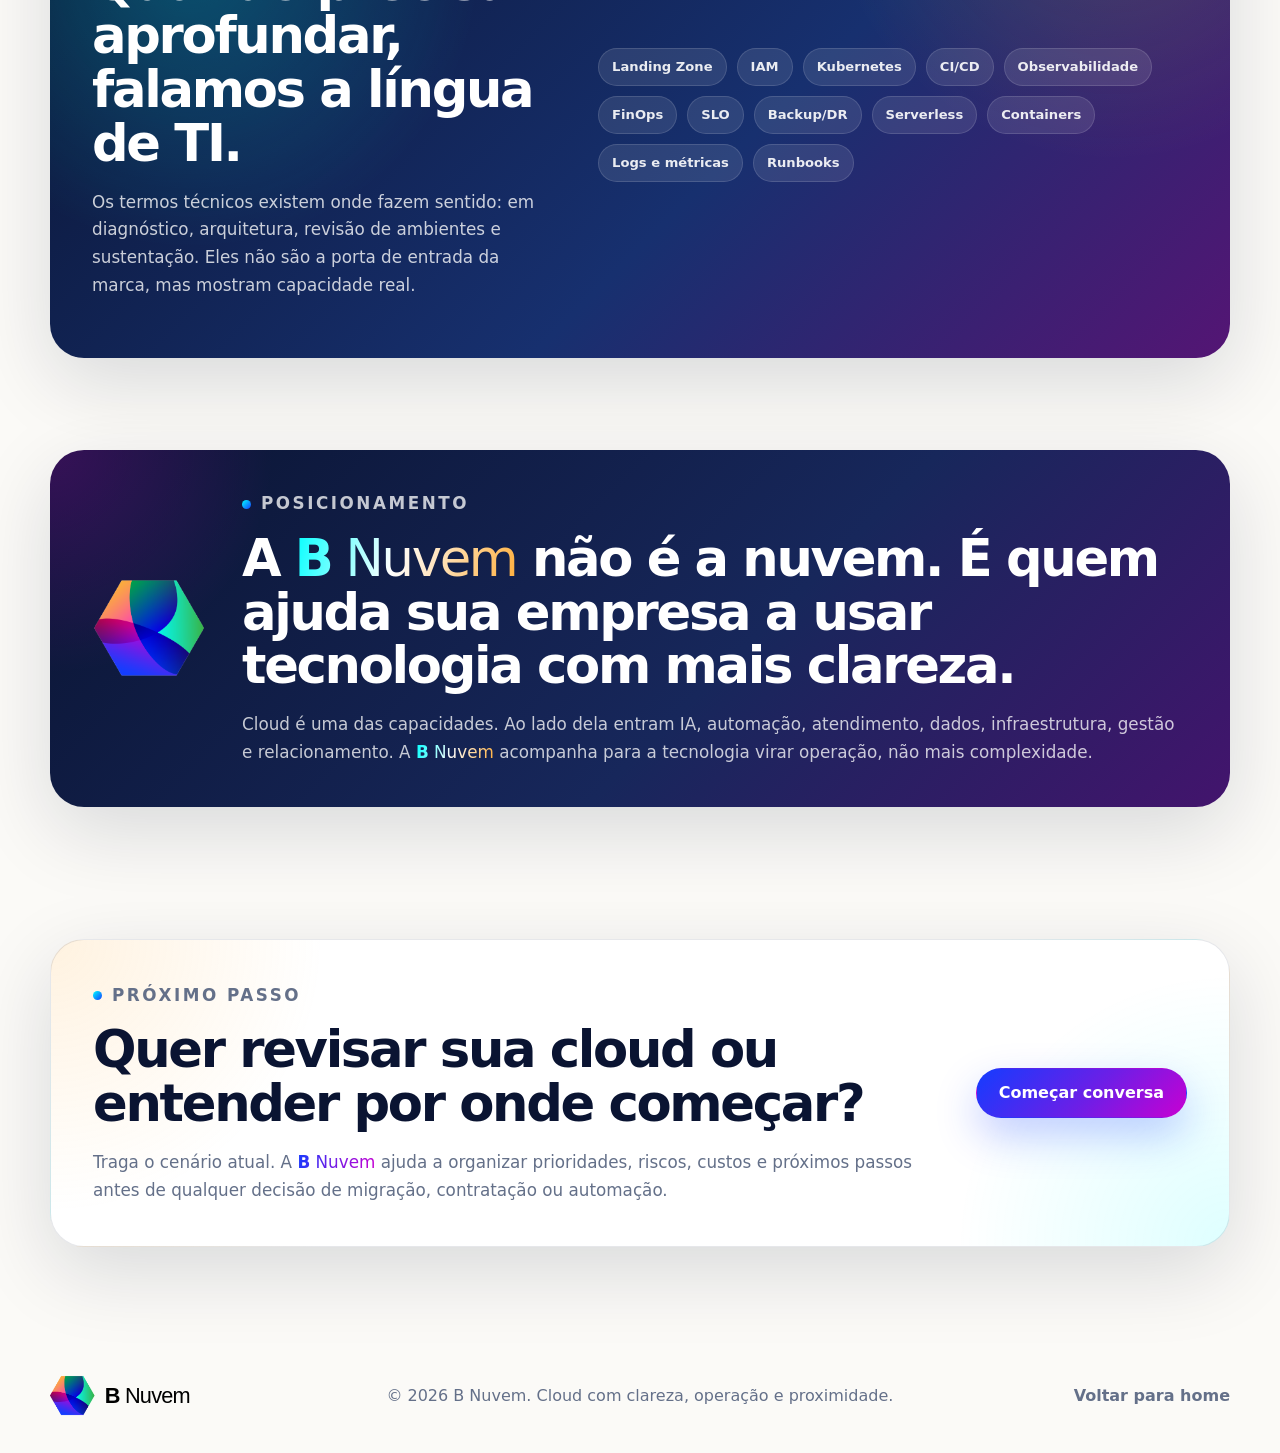
==== commit 376bef81: "Apply B Nuvem brand typography treatment Co-authored-by: btech-cloud <btech-cloud@users.noreply.gith" ====
--- a/cloud.html
+++ b/cloud.html
@@ -48,7 +48,7 @@
             <p class="eyebrow">Cloud & Infraestrutura</p>
             <h1>Toda empresa precisa evoluir. Nem toda evolução precisa ser complicada.</h1>
             <p class="hero__lead">
-              A <span class="brand-word">B Nuvem</span> não é uma cloud e não vende infraestrutura própria. Ajudamos sua empresa a escolher,
+              A <span class="brand-word"><span class="brand-word__b">B</span><span class="brand-word__name"> Nuvem</span></span> não é uma cloud e não vende infraestrutura própria. Ajudamos sua empresa a escolher,
               estruturar, migrar, automatizar e acompanhar ambientes cloud com clareza, critério e suporte humano.
             </p>
             <div class="hero__actions">
@@ -89,7 +89,7 @@
             <p class="eyebrow">Como atuamos</p>
             <h2>Cloud é decisão de negócio, arquitetura técnica e rotina operacional ao mesmo tempo.</h2>
             <p>
-              A <span class="brand-word">B Nuvem</span> traduz essa decisão para quem não é técnico e aprofunda a conversa com quem já opera
+              A <span class="brand-word"><span class="brand-word__b">B</span><span class="brand-word__name"> Nuvem</span></span> traduz essa decisão para quem não é técnico e aprofunda a conversa com quem já opera
               ambientes complexos. O foco é reduzir ruído, risco e improviso.
             </p>
           </div>
@@ -178,10 +178,10 @@
           <img src="assets/bnuvem-mark.svg" alt="" width="96" height="96" aria-hidden="true">
           <div>
             <p class="eyebrow">Posicionamento</p>
-            <h2>A <span class="brand-word brand-word--light">B Nuvem</span> não é a nuvem. É quem ajuda sua empresa a usar tecnologia com mais clareza.</h2>
+            <h2>A <span class="brand-word brand-word--light"><span class="brand-word__b">B</span><span class="brand-word__name"> Nuvem</span></span> não é a nuvem. É quem ajuda sua empresa a usar tecnologia com mais clareza.</h2>
             <p>
               Cloud é uma das capacidades. Ao lado dela entram IA, automação, atendimento, dados,
-              infraestrutura, gestão e relacionamento. A <span class="brand-word brand-word--light">B Nuvem</span> acompanha para a tecnologia virar operação,
+              infraestrutura, gestão e relacionamento. A <span class="brand-word brand-word--light"><span class="brand-word__b">B</span><span class="brand-word__name"> Nuvem</span></span> acompanha para a tecnologia virar operação,
               não mais complexidade.
             </p>
           </div>
@@ -194,7 +194,7 @@
             <p class="eyebrow">Próximo passo</p>
             <h2>Quer revisar sua cloud ou entender por onde começar?</h2>
             <p>
-              Traga o cenário atual. A <span class="brand-word">B Nuvem</span> ajuda a organizar prioridades, riscos, custos e próximos passos
+              Traga o cenário atual. A <span class="brand-word"><span class="brand-word__b">B</span><span class="brand-word__name"> Nuvem</span></span> ajuda a organizar prioridades, riscos, custos e próximos passos
               antes de qualquer decisão de migração, contratação ou automação.
             </p>
           </div>
--- a/styles.css
+++ b/styles.css
@@ -118,10 +118,16 @@
 }
 .brand-word {
   color: transparent;
-  font-weight: 900;
+  font-weight: 400;
   background: linear-gradient(105deg, var(--blue), var(--violet) 45%, var(--magenta));
   -webkit-background-clip: text;
   background-clip: text;
+}
+.brand-word__b {
+  font-weight: 900;
+}
+.brand-word__name {
+  font-weight: 400;
 }
 .brand-word--light {
   background: linear-gradient(105deg, var(--cyan), #ffffff 45%, var(--amber));
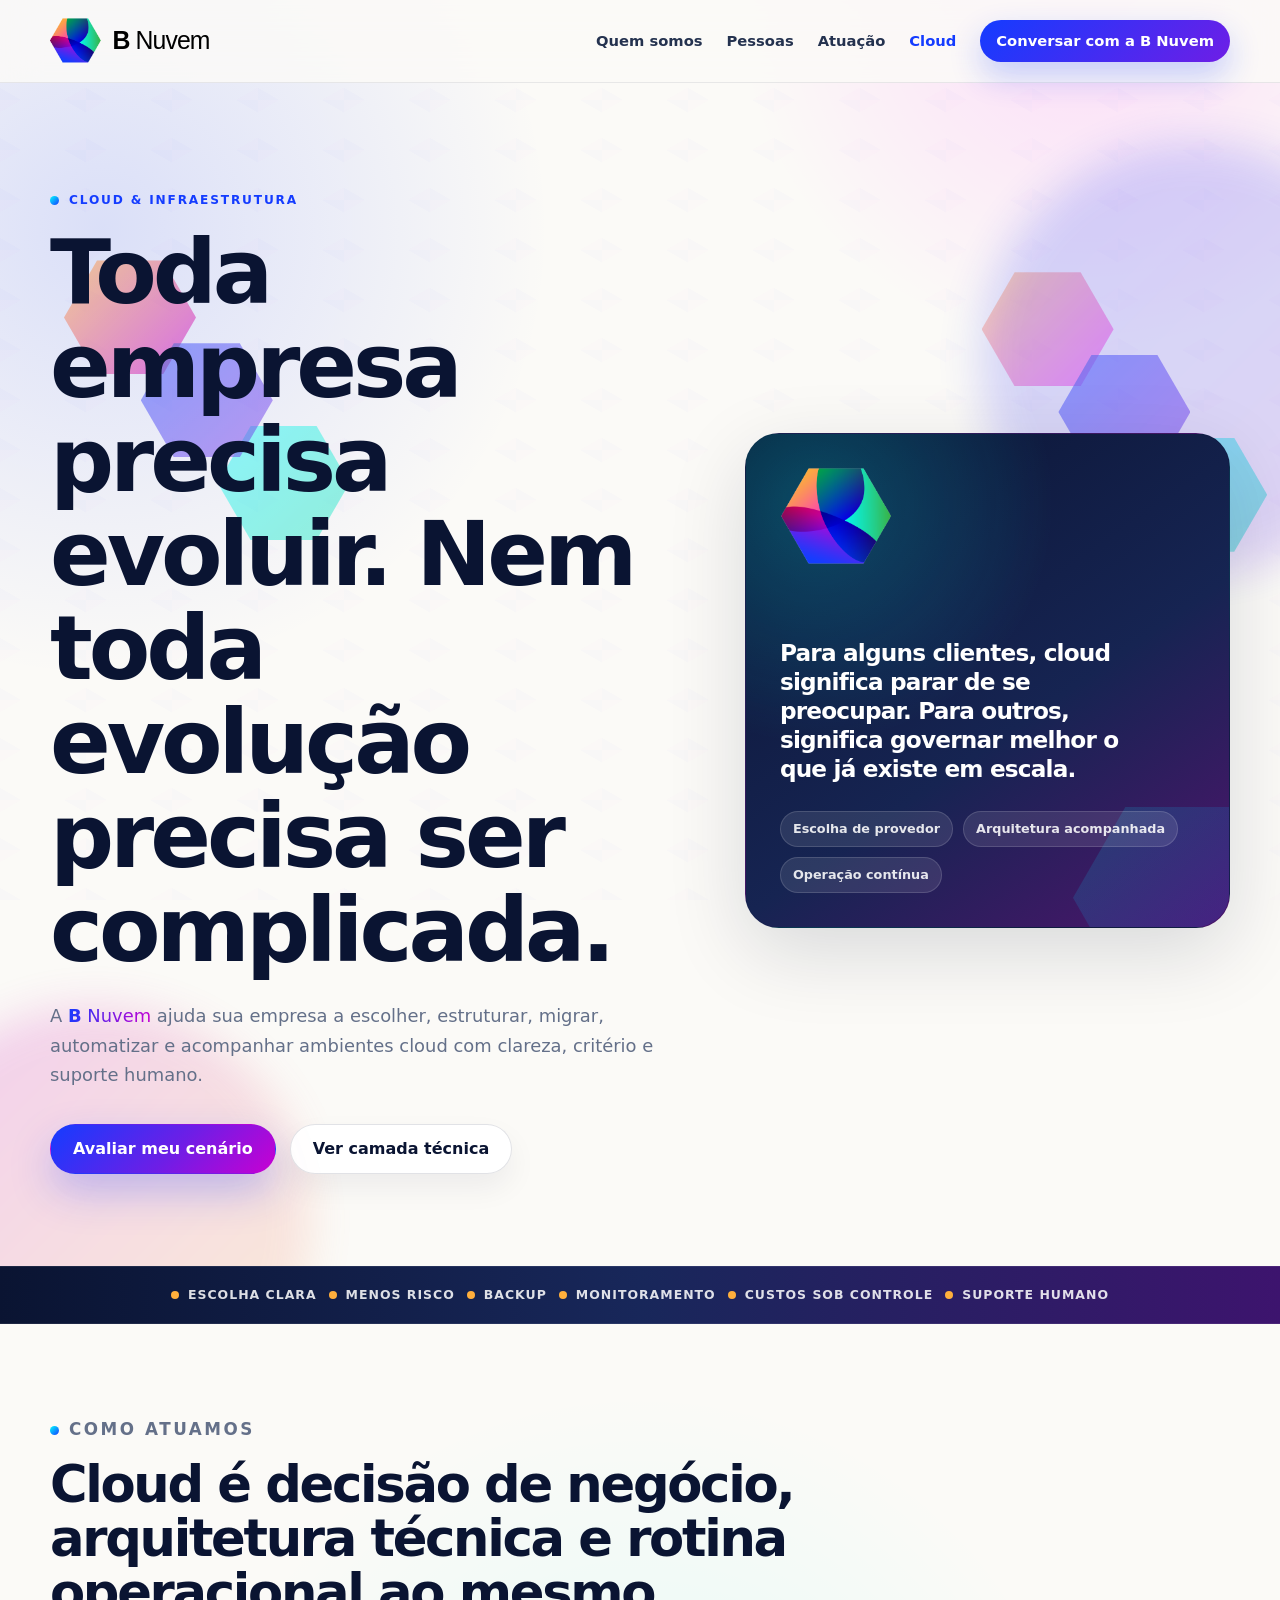
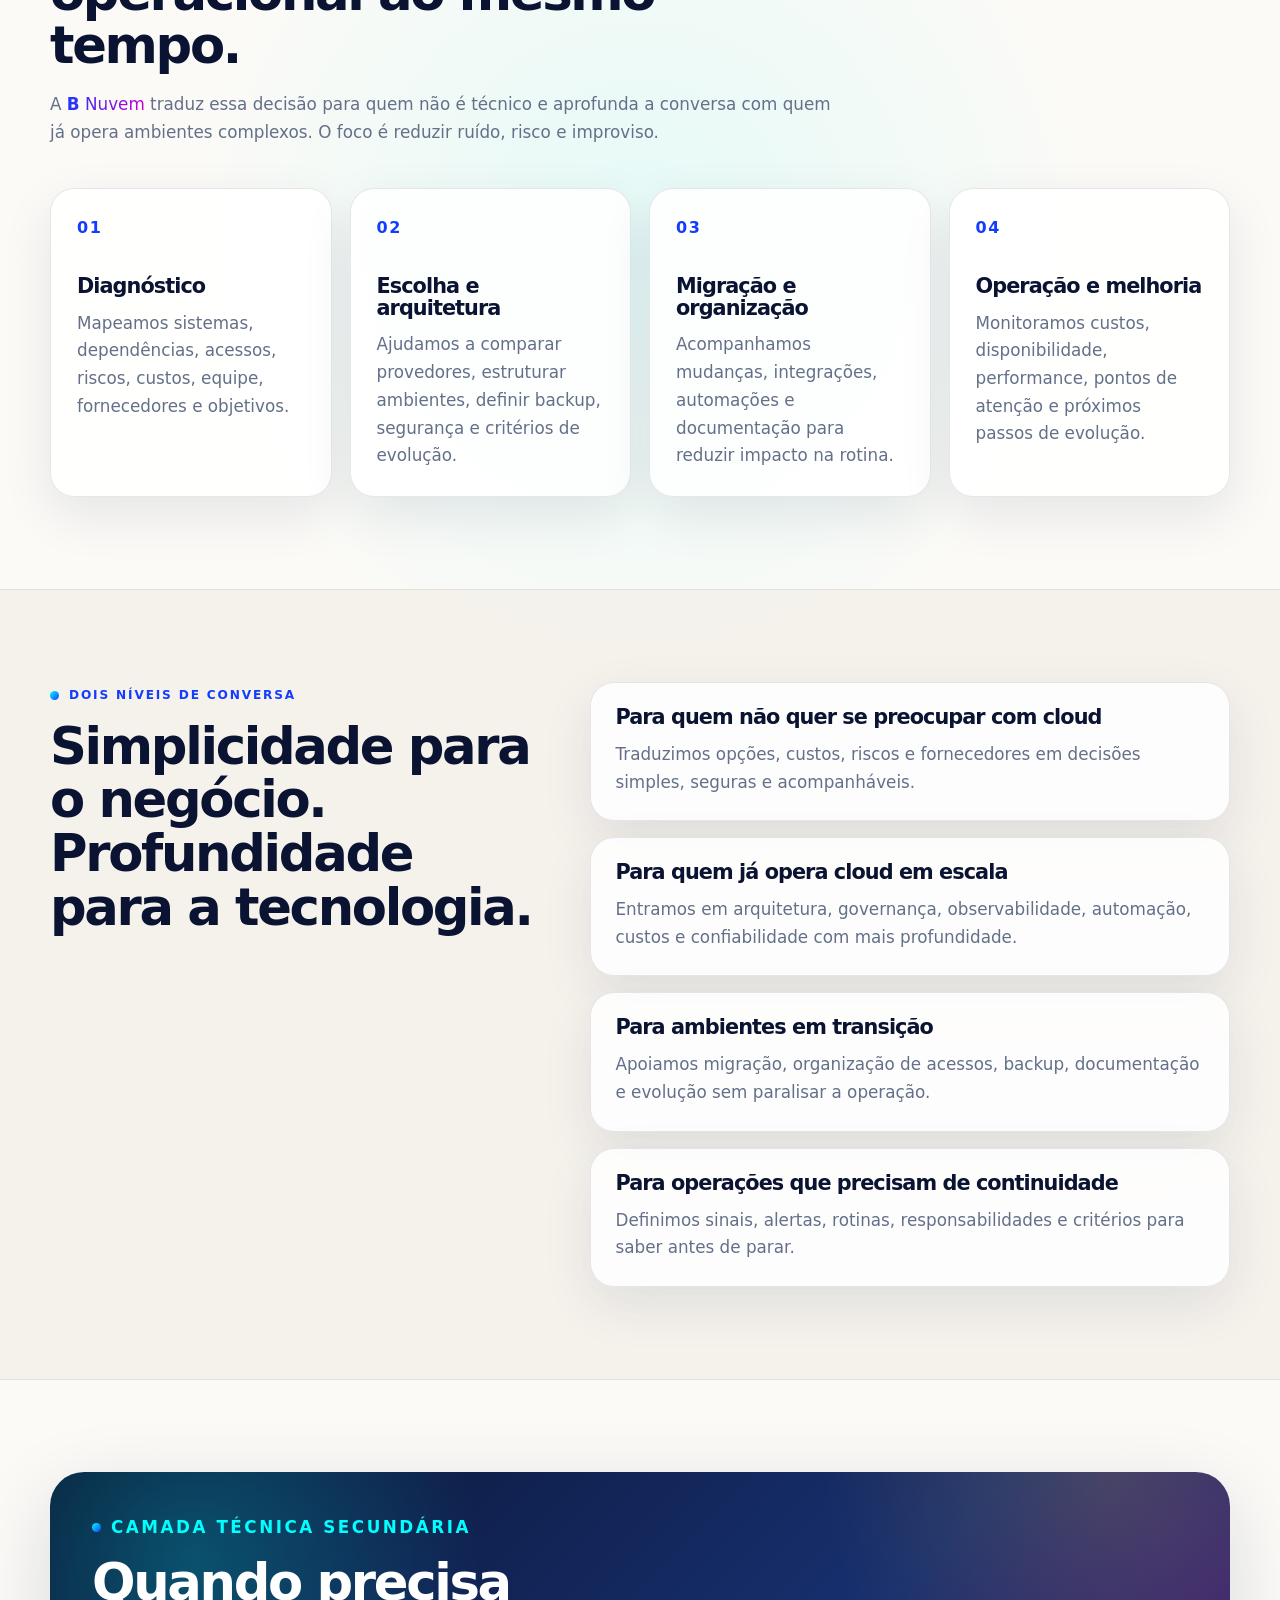
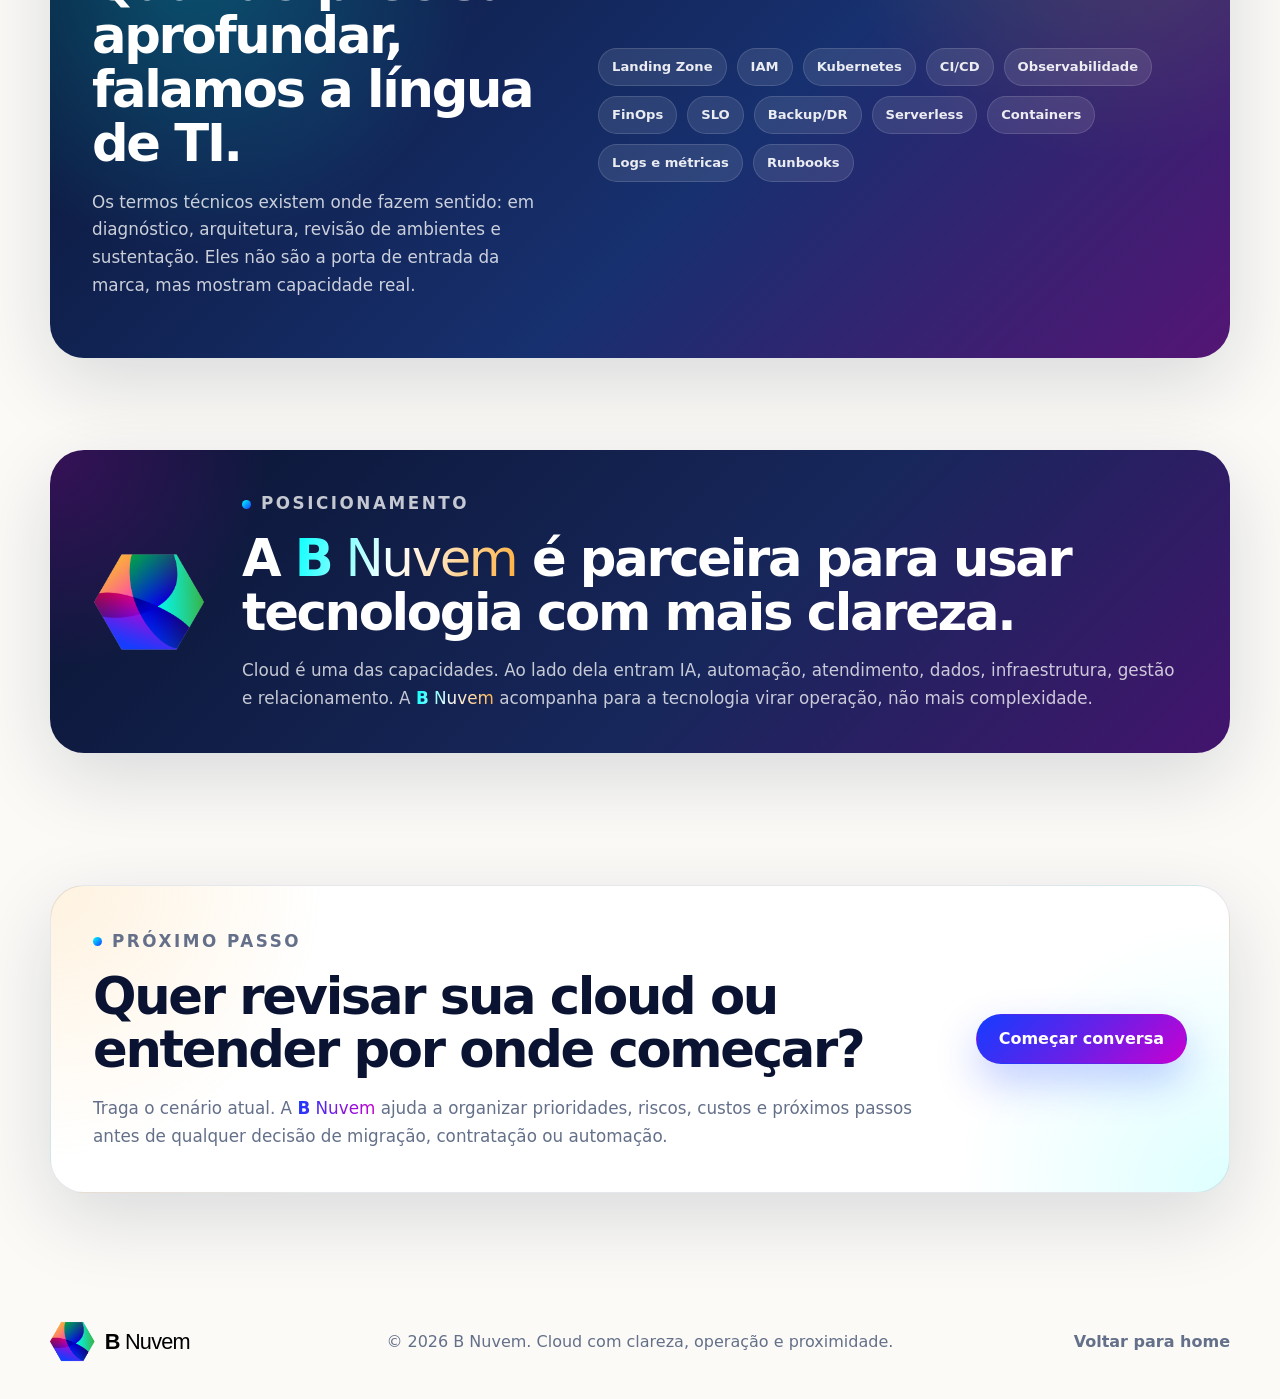
==== commit 59bd1942: "Use affirmative B Nuvem positioning copy Co-authored-by: btech-cloud <btech-cloud@users.noreply.gith" ====
--- a/cloud.html
+++ b/cloud.html
@@ -48,7 +48,7 @@
             <p class="eyebrow">Cloud & Infraestrutura</p>
             <h1>Toda empresa precisa evoluir. Nem toda evolução precisa ser complicada.</h1>
             <p class="hero__lead">
-              A <span class="brand-word"><span class="brand-word__b">B</span><span class="brand-word__name"> Nuvem</span></span> não é uma cloud e não vende infraestrutura própria. Ajudamos sua empresa a escolher,
+              A <span class="brand-word"><span class="brand-word__b">B</span><span class="brand-word__name"> Nuvem</span></span> ajuda sua empresa a escolher,
               estruturar, migrar, automatizar e acompanhar ambientes cloud com clareza, critério e suporte humano.
             </p>
             <div class="hero__actions">
@@ -178,7 +178,7 @@
           <img src="assets/bnuvem-mark.svg" alt="" width="96" height="96" aria-hidden="true">
           <div>
             <p class="eyebrow">Posicionamento</p>
-            <h2>A <span class="brand-word brand-word--light"><span class="brand-word__b">B</span><span class="brand-word__name"> Nuvem</span></span> não é a nuvem. É quem ajuda sua empresa a usar tecnologia com mais clareza.</h2>
+            <h2>A <span class="brand-word brand-word--light"><span class="brand-word__b">B</span><span class="brand-word__name"> Nuvem</span></span> é parceira para usar tecnologia com mais clareza.</h2>
             <p>
               Cloud é uma das capacidades. Ao lado dela entram IA, automação, atendimento, dados,
               infraestrutura, gestão e relacionamento. A <span class="brand-word brand-word--light"><span class="brand-word__b">B</span><span class="brand-word__name"> Nuvem</span></span> acompanha para a tecnologia virar operação,
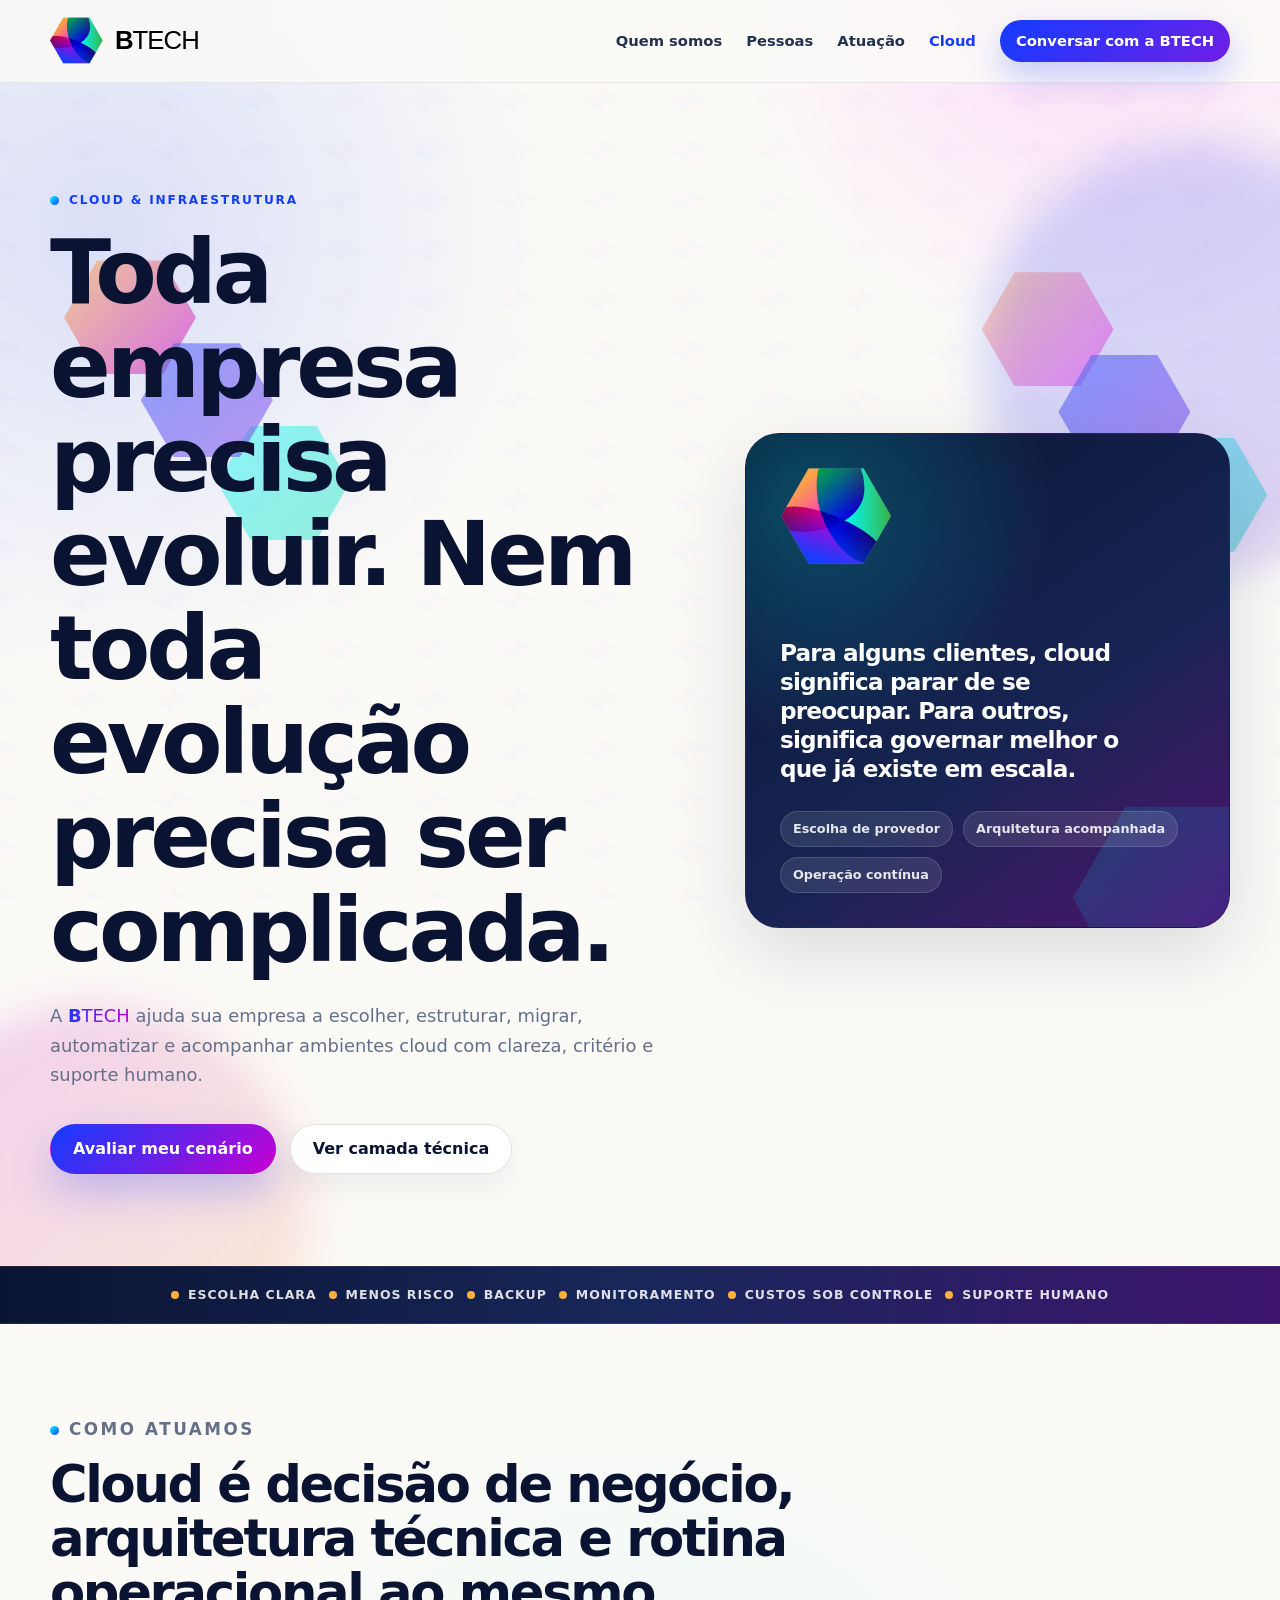
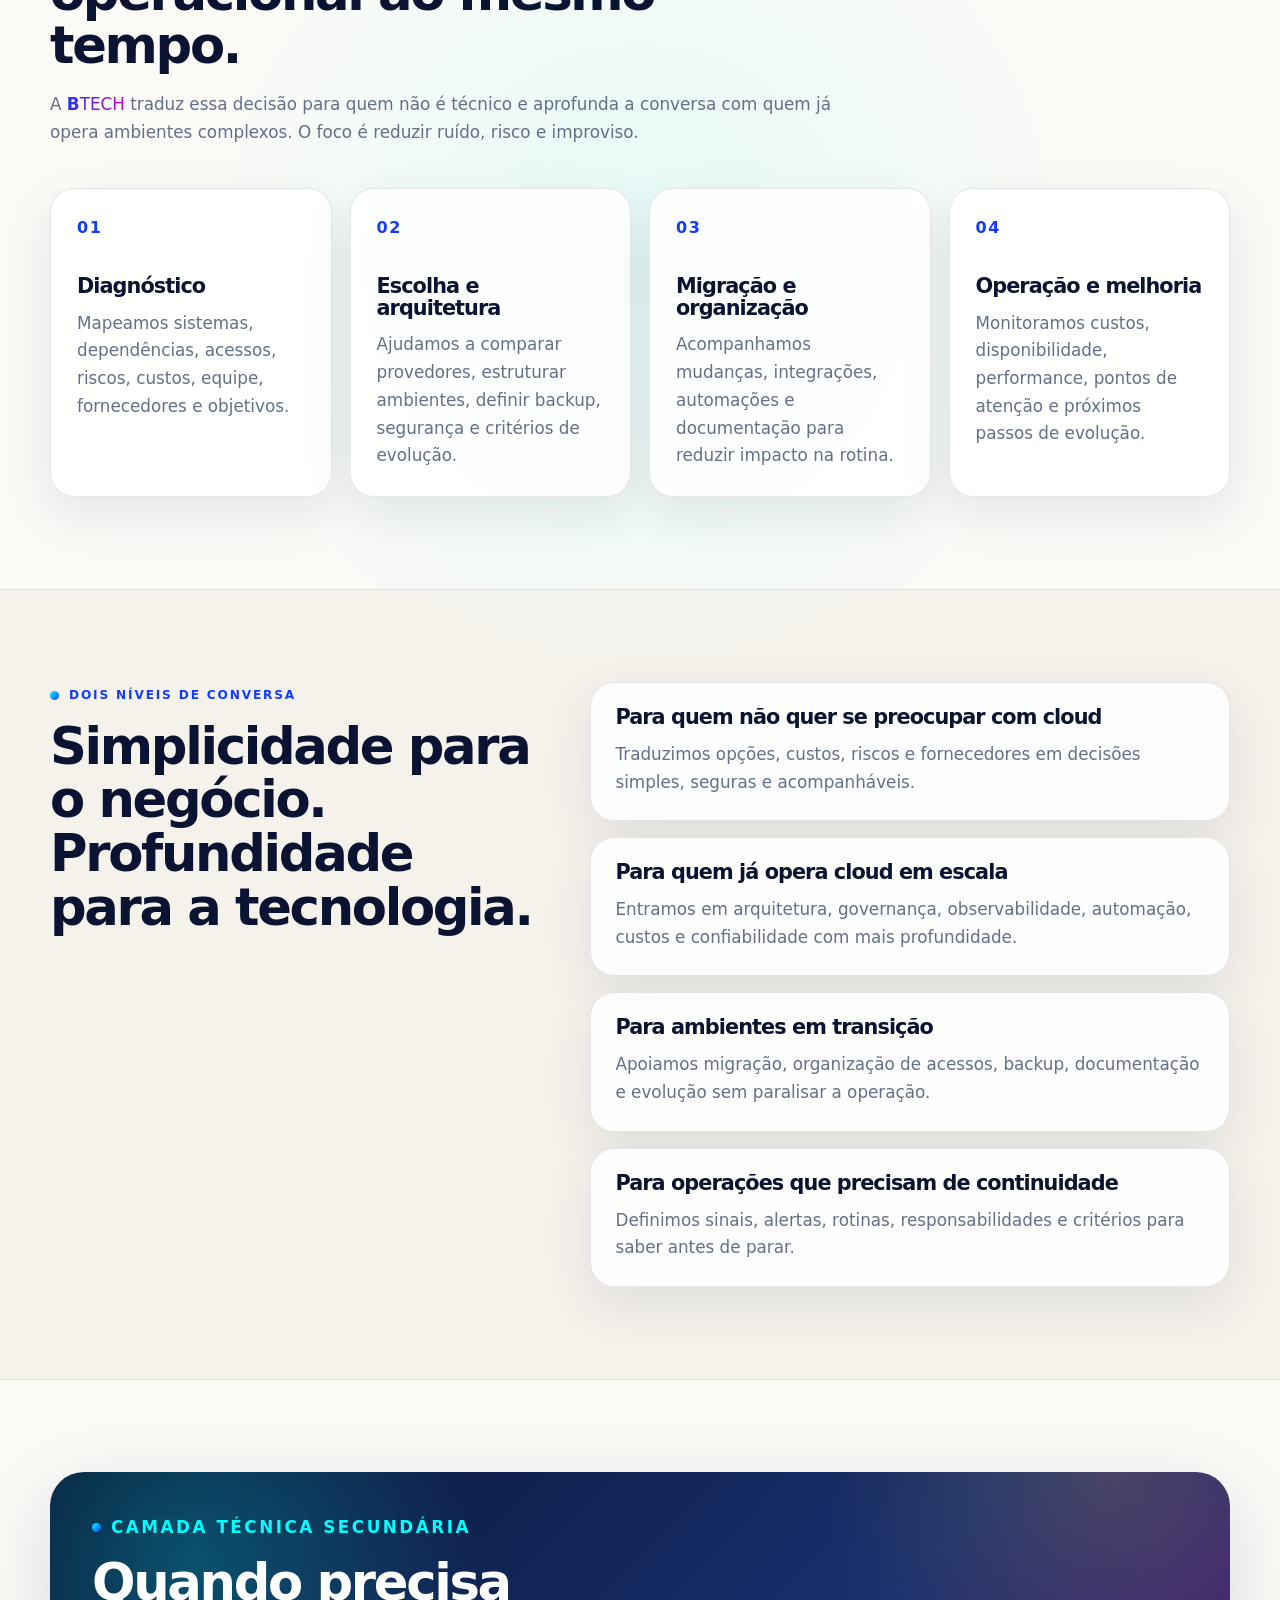
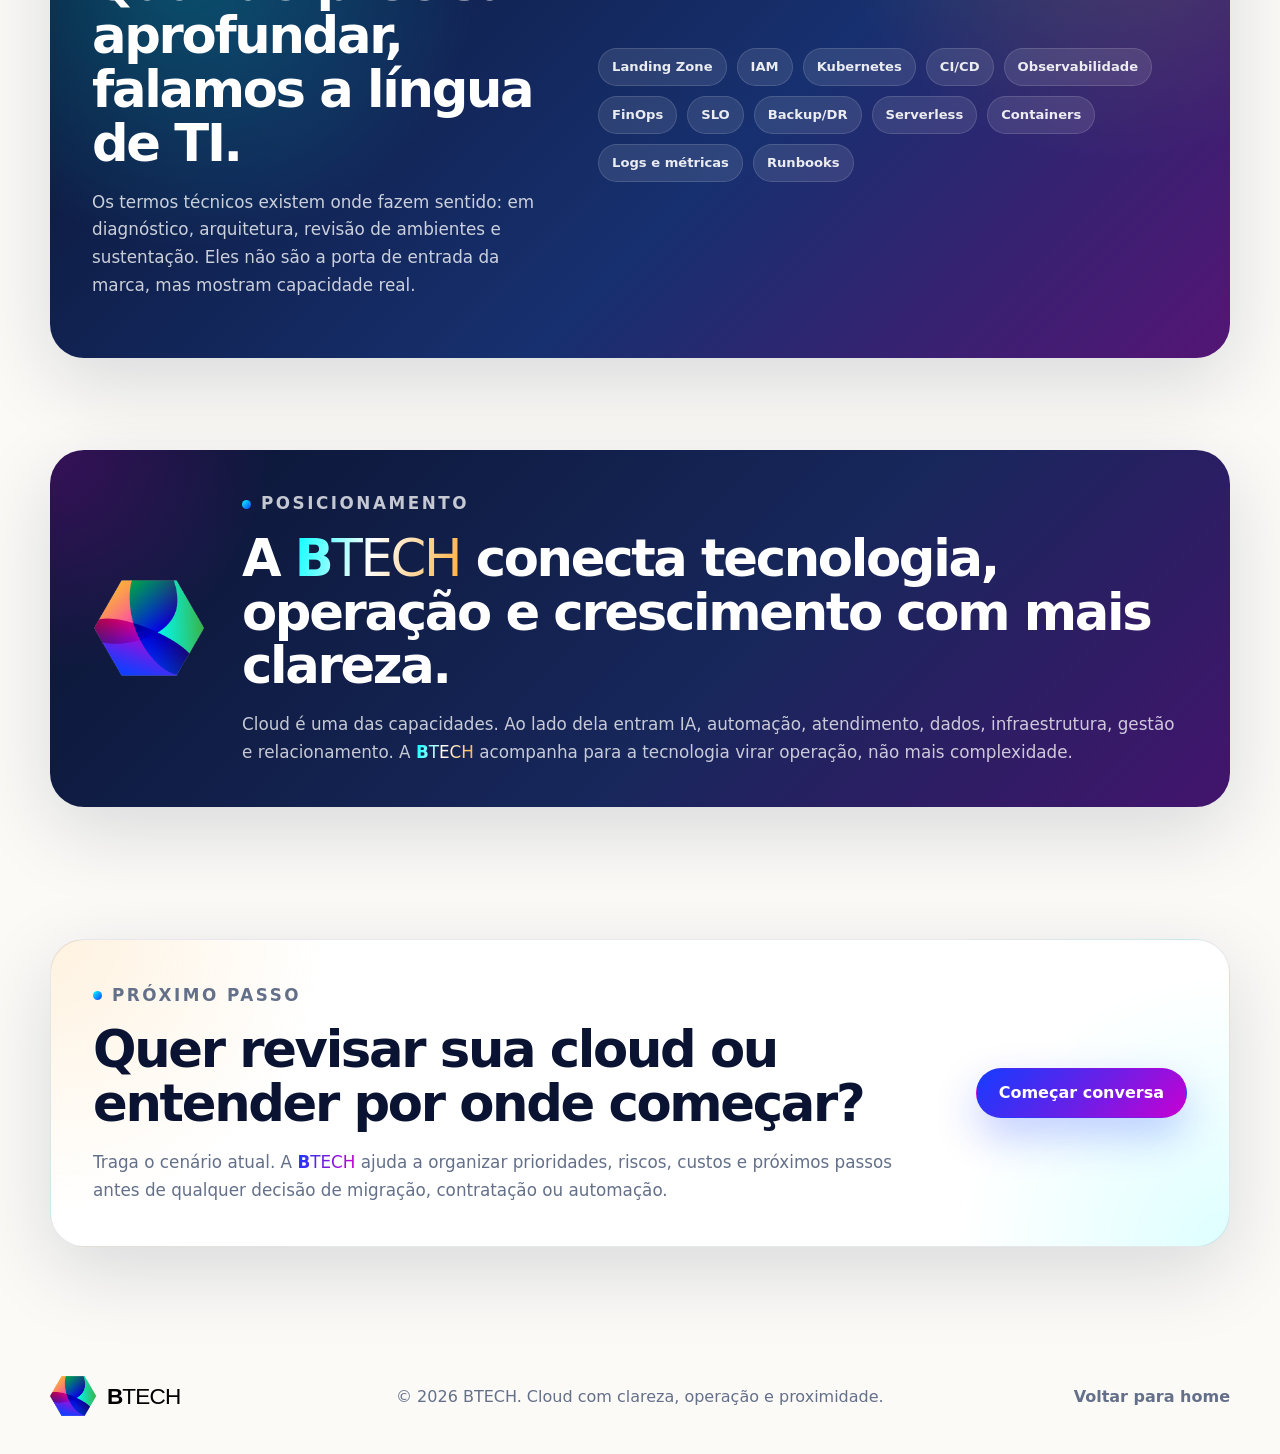
==== commit 44250e1a: "Rebrand site to BTECH Co-authored-by: btech-cloud <btech-cloud@users.noreply.github.com>" ====
--- a/cloud.html
+++ b/cloud.html
@@ -5,17 +5,17 @@
     <meta name="viewport" content="width=device-width, initial-scale=1">
     <meta
       name="description"
-      content="Cloud & Infraestrutura na B Nuvem: evolução cloud sem complicar a operação, com escolha, arquitetura, migração, backup, observabilidade, FinOps e acompanhamento humano."
+      content="Cloud & Infraestrutura na BTECH: evolução cloud sem complicar a operação, com escolha, arquitetura, migração, backup, observabilidade, FinOps e acompanhamento humano."
     >
-    <title>B Nuvem | Cloud & Infraestrutura</title>
-    <link rel="icon" href="assets/bnuvem-mark.svg" type="image/svg+xml">
+    <title>BTECH | Cloud & Infraestrutura</title>
+    <link rel="icon" href="assets/btech-mark.svg" type="image/svg+xml">
     <link rel="stylesheet" href="styles.css">
   </head>
   <body>
     <header class="site-header" data-header>
       <nav class="nav container" aria-label="Navegação principal">
-        <a class="brand" href="index.html" aria-label="B Nuvem - início">
-          <img class="brand__logo" src="assets/bnuvem-logo.svg" alt="B Nuvem" width="330" height="96">
+        <a class="brand" href="index.html" aria-label="BTECH - início">
+          <img class="brand__logo" src="assets/btech-logo.svg" alt="BTECH" width="330" height="96">
         </a>
 
         <button class="nav__toggle" type="button" aria-expanded="false" aria-controls="menu">
@@ -30,7 +30,7 @@
           <li><a href="index.html#pessoas">Pessoas</a></li>
           <li><a href="index.html#atuacao">Atuação</a></li>
           <li><a aria-current="page" href="cloud.html">Cloud</a></li>
-          <li><a class="nav__cta" href="index.html#contato">Conversar com a B Nuvem</a></li>
+          <li><a class="nav__cta" href="index.html#contato">Conversar com a BTECH</a></li>
         </ul>
       </nav>
     </header>
@@ -48,7 +48,7 @@
             <p class="eyebrow">Cloud & Infraestrutura</p>
             <h1>Toda empresa precisa evoluir. Nem toda evolução precisa ser complicada.</h1>
             <p class="hero__lead">
-              A <span class="brand-word"><span class="brand-word__b">B</span><span class="brand-word__name"> Nuvem</span></span> ajuda sua empresa a escolher,
+              A <span class="brand-word"><span class="brand-word__b">B</span><span class="brand-word__name">TECH</span></span> ajuda sua empresa a escolher,
               estruturar, migrar, automatizar e acompanhar ambientes cloud com clareza, critério e suporte humano.
             </p>
             <div class="hero__actions">
@@ -58,7 +58,7 @@
           </div>
 
           <aside class="brand-statement brand-statement--dark">
-            <img src="assets/bnuvem-mark.svg" alt="" width="96" height="96">
+            <img src="assets/btech-mark.svg" alt="" width="96" height="96">
             <p>
               Para alguns clientes, cloud significa parar de se preocupar. Para outros,
               significa governar melhor o que já existe em escala.
@@ -72,7 +72,7 @@
         </div>
       </section>
 
-      <section class="trust-strip" aria-label="Pilares de cloud B Nuvem">
+      <section class="trust-strip" aria-label="Pilares de cloud BTECH">
         <div class="container trust-strip__inner">
           <span>Escolha clara</span>
           <span>Menos risco</span>
@@ -89,7 +89,7 @@
             <p class="eyebrow">Como atuamos</p>
             <h2>Cloud é decisão de negócio, arquitetura técnica e rotina operacional ao mesmo tempo.</h2>
             <p>
-              A <span class="brand-word"><span class="brand-word__b">B</span><span class="brand-word__name"> Nuvem</span></span> traduz essa decisão para quem não é técnico e aprofunda a conversa com quem já opera
+              A <span class="brand-word"><span class="brand-word__b">B</span><span class="brand-word__name">TECH</span></span> traduz essa decisão para quem não é técnico e aprofunda a conversa com quem já opera
               ambientes complexos. O foco é reduzir ruído, risco e improviso.
             </p>
           </div>
@@ -175,13 +175,13 @@
 
       <section class="section cloud-positioning">
         <div class="container cloud-positioning__inner">
-          <img src="assets/bnuvem-mark.svg" alt="" width="96" height="96" aria-hidden="true">
+          <img src="assets/btech-mark.svg" alt="" width="96" height="96" aria-hidden="true">
           <div>
             <p class="eyebrow">Posicionamento</p>
-            <h2>A <span class="brand-word brand-word--light"><span class="brand-word__b">B</span><span class="brand-word__name"> Nuvem</span></span> é parceira para usar tecnologia com mais clareza.</h2>
+            <h2>A <span class="brand-word brand-word--light"><span class="brand-word__b">B</span><span class="brand-word__name">TECH</span></span> conecta tecnologia, operação e crescimento com mais clareza.</h2>
             <p>
               Cloud é uma das capacidades. Ao lado dela entram IA, automação, atendimento, dados,
-              infraestrutura, gestão e relacionamento. A <span class="brand-word brand-word--light"><span class="brand-word__b">B</span><span class="brand-word__name"> Nuvem</span></span> acompanha para a tecnologia virar operação,
+              infraestrutura, gestão e relacionamento. A <span class="brand-word brand-word--light"><span class="brand-word__b">B</span><span class="brand-word__name">TECH</span></span> acompanha para a tecnologia virar operação,
               não mais complexidade.
             </p>
           </div>
@@ -194,7 +194,7 @@
             <p class="eyebrow">Próximo passo</p>
             <h2>Quer revisar sua cloud ou entender por onde começar?</h2>
             <p>
-              Traga o cenário atual. A <span class="brand-word"><span class="brand-word__b">B</span><span class="brand-word__name"> Nuvem</span></span> ajuda a organizar prioridades, riscos, custos e próximos passos
+              Traga o cenário atual. A <span class="brand-word"><span class="brand-word__b">B</span><span class="brand-word__name">TECH</span></span> ajuda a organizar prioridades, riscos, custos e próximos passos
               antes de qualquer decisão de migração, contratação ou automação.
             </p>
           </div>
@@ -205,10 +205,10 @@
 
     <footer class="site-footer">
       <div class="container site-footer__content">
-        <a class="brand brand--footer" href="index.html" aria-label="B Nuvem - início">
-          <img class="brand__logo brand__logo--footer" src="assets/bnuvem-logo.svg" alt="B Nuvem" width="220" height="64">
+        <a class="brand brand--footer" href="index.html" aria-label="BTECH - início">
+          <img class="brand__logo brand__logo--footer" src="assets/btech-logo.svg" alt="BTECH" width="220" height="64">
         </a>
-        <p>&copy; <span id="current-year"></span> B Nuvem. Cloud com clareza, operação e proximidade.</p>
+        <p>&copy; <span id="current-year"></span> BTECH. Cloud com clareza, operação e proximidade.</p>
         <a href="index.html">Voltar para home</a>
       </div>
     </footer>
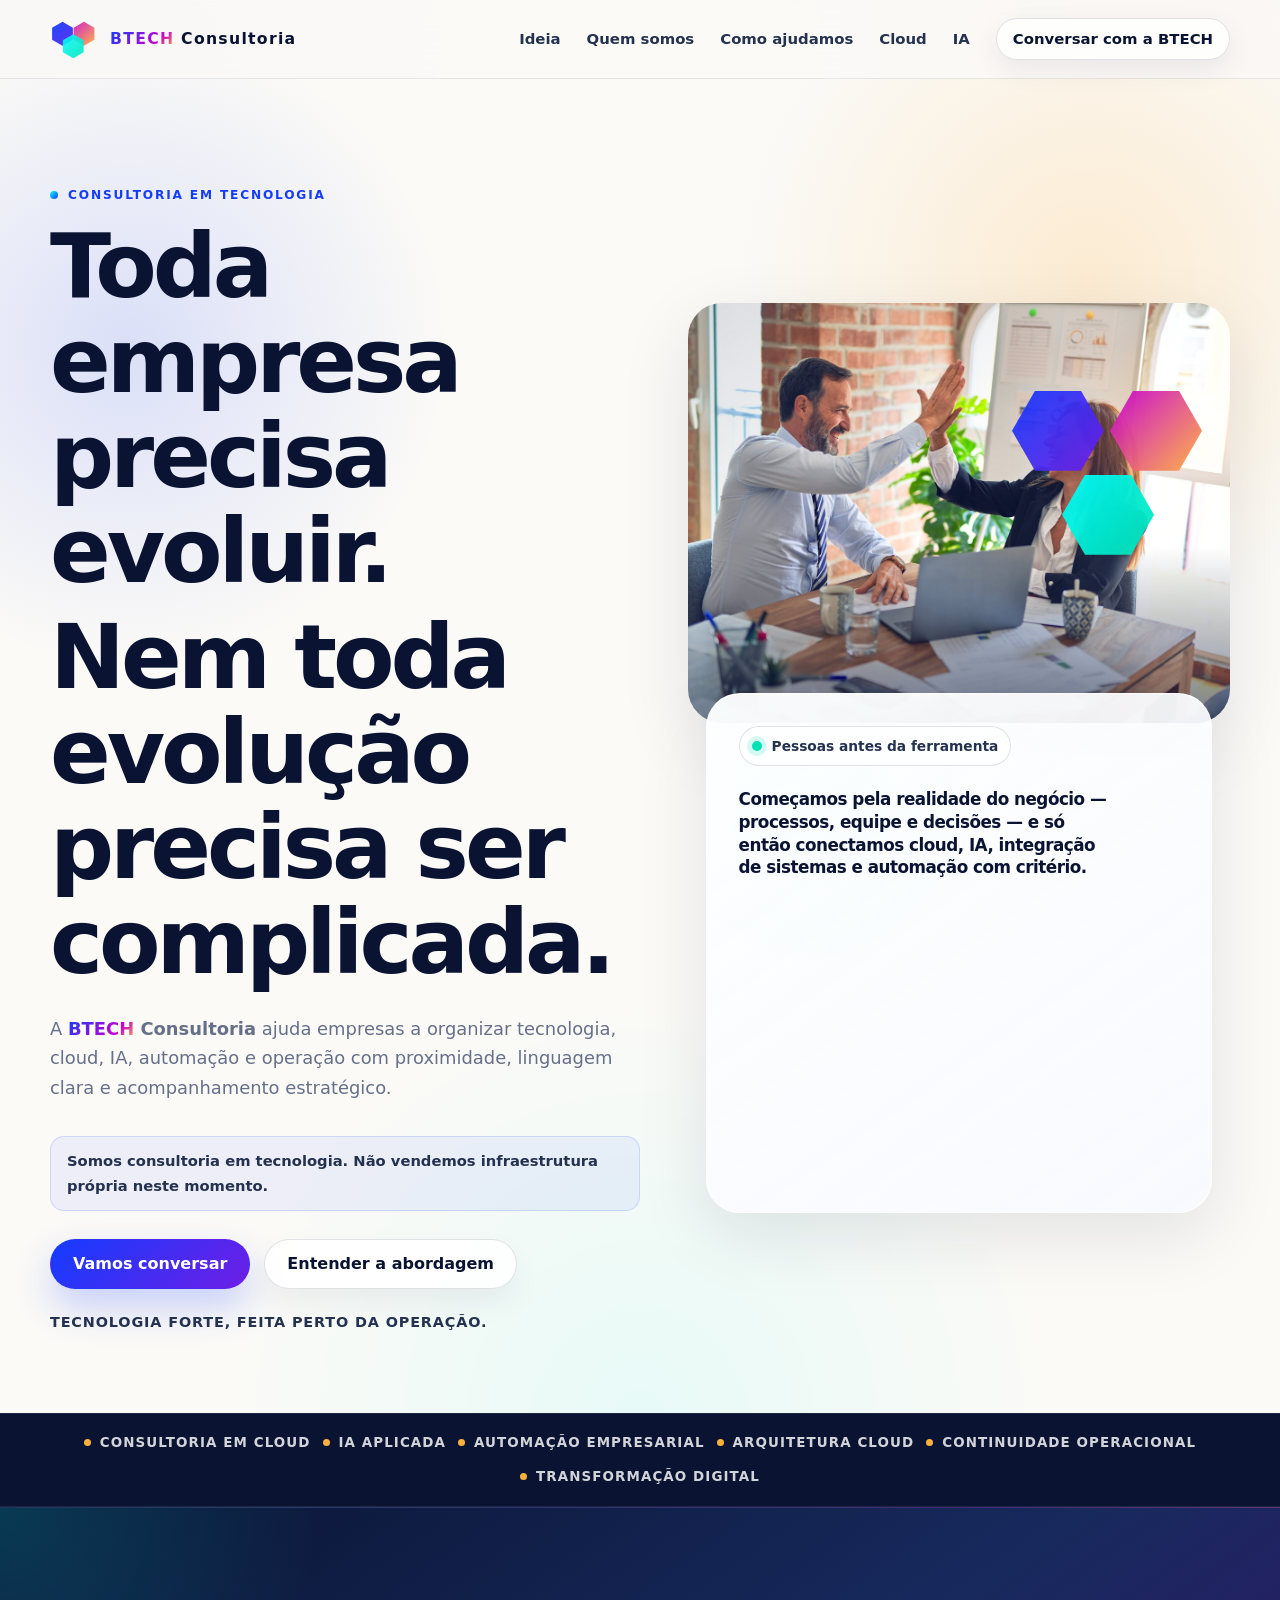
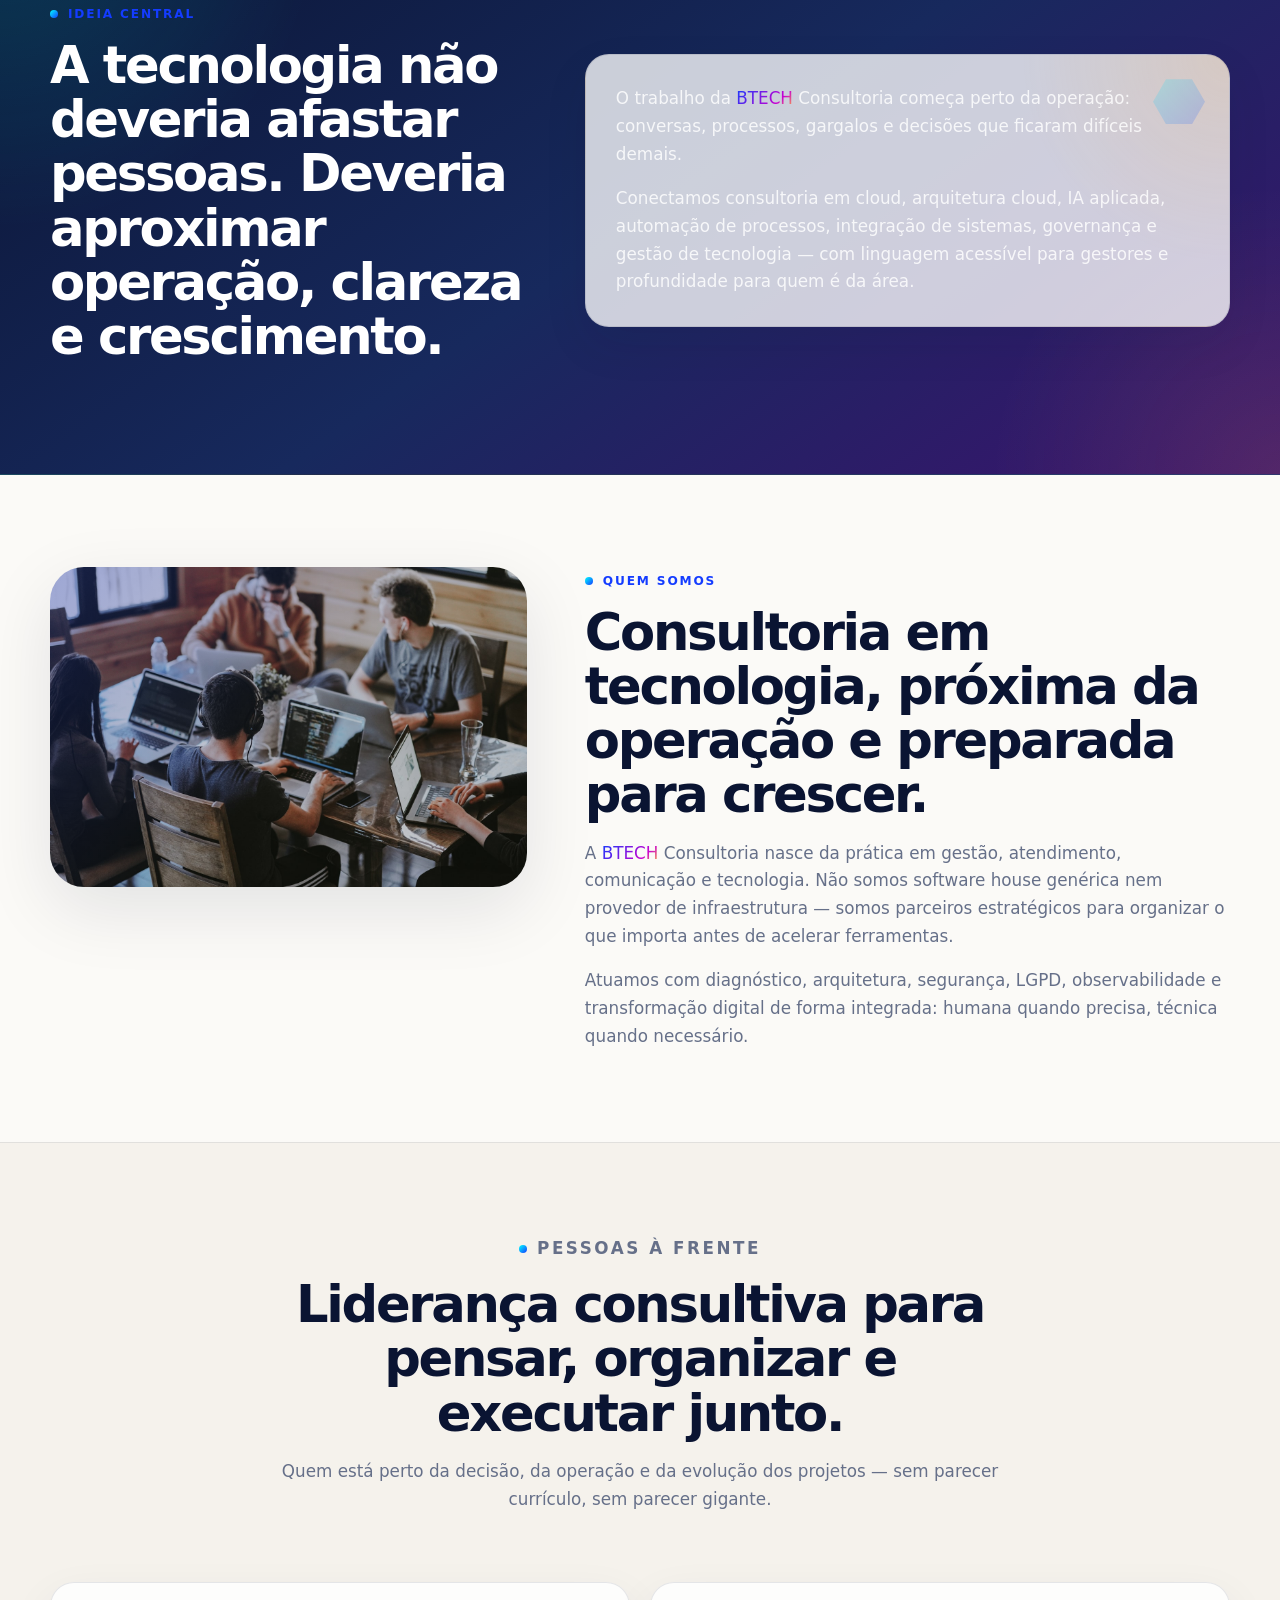
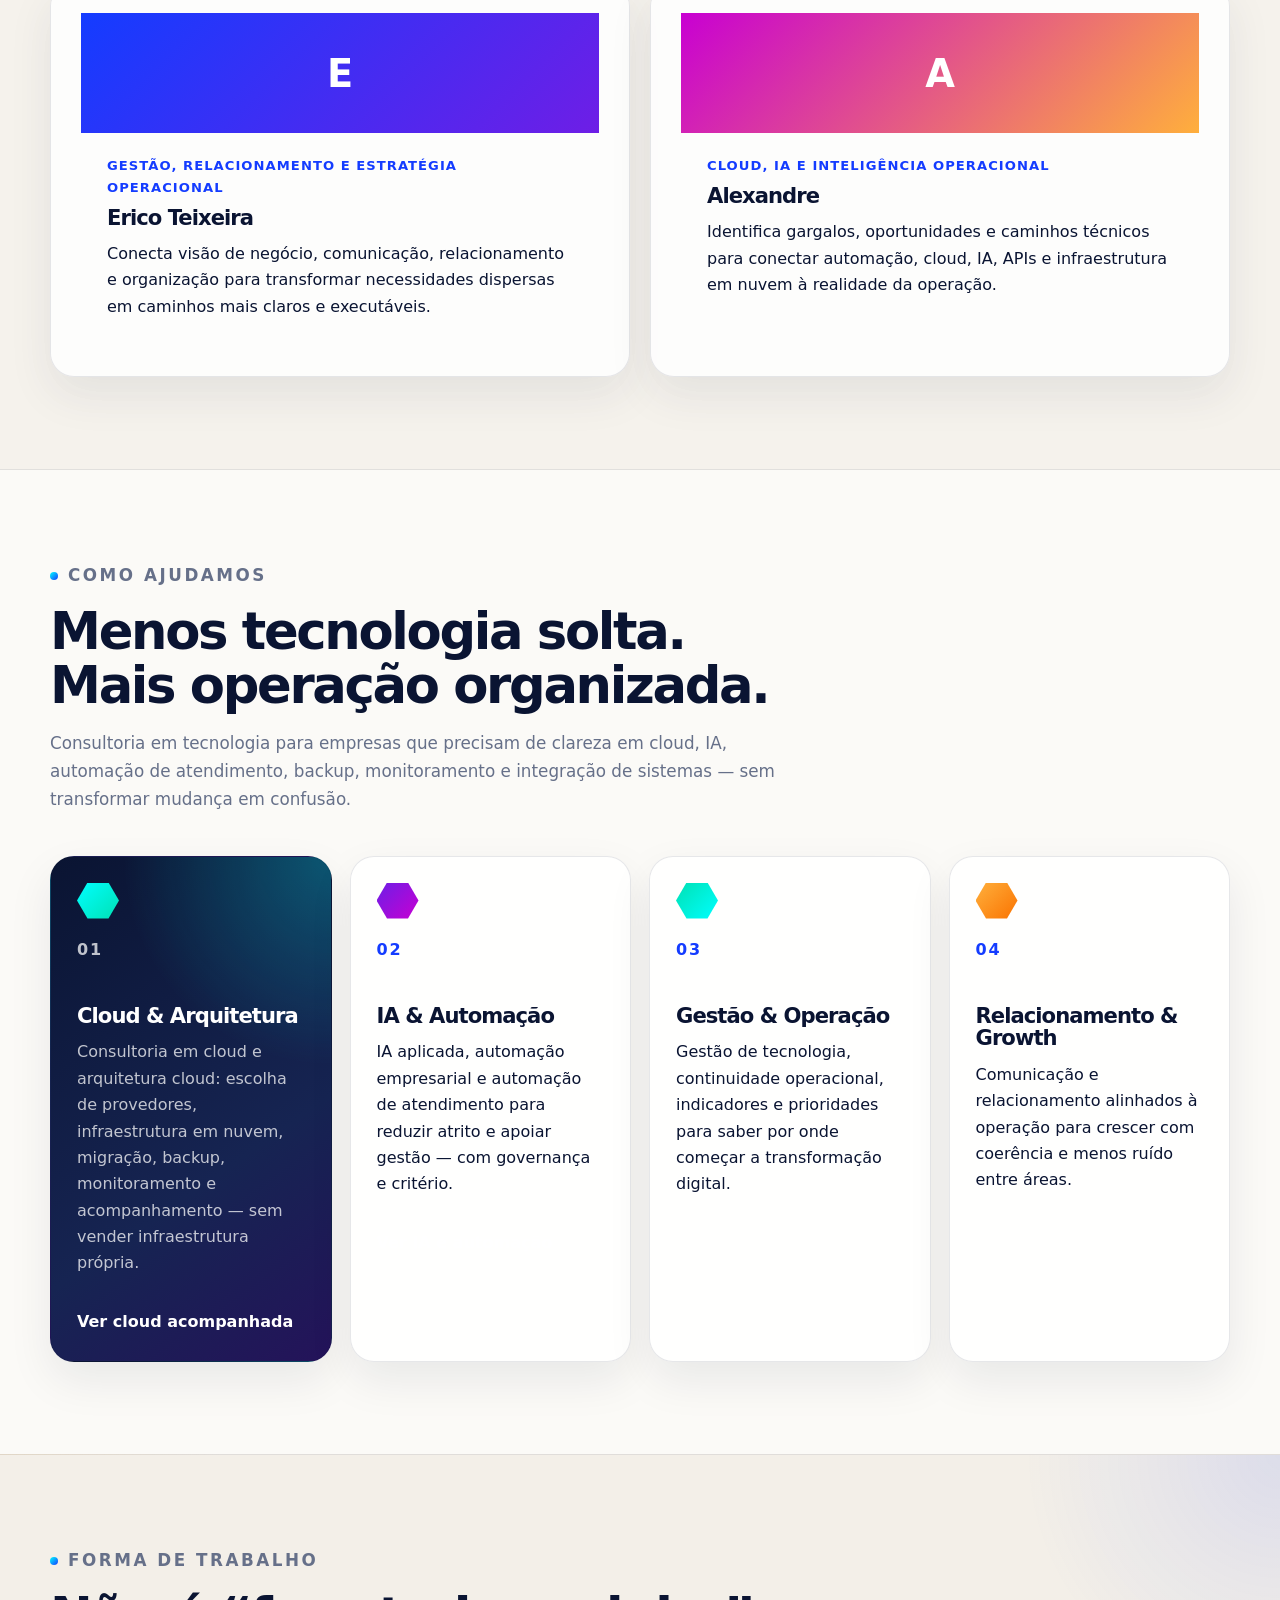
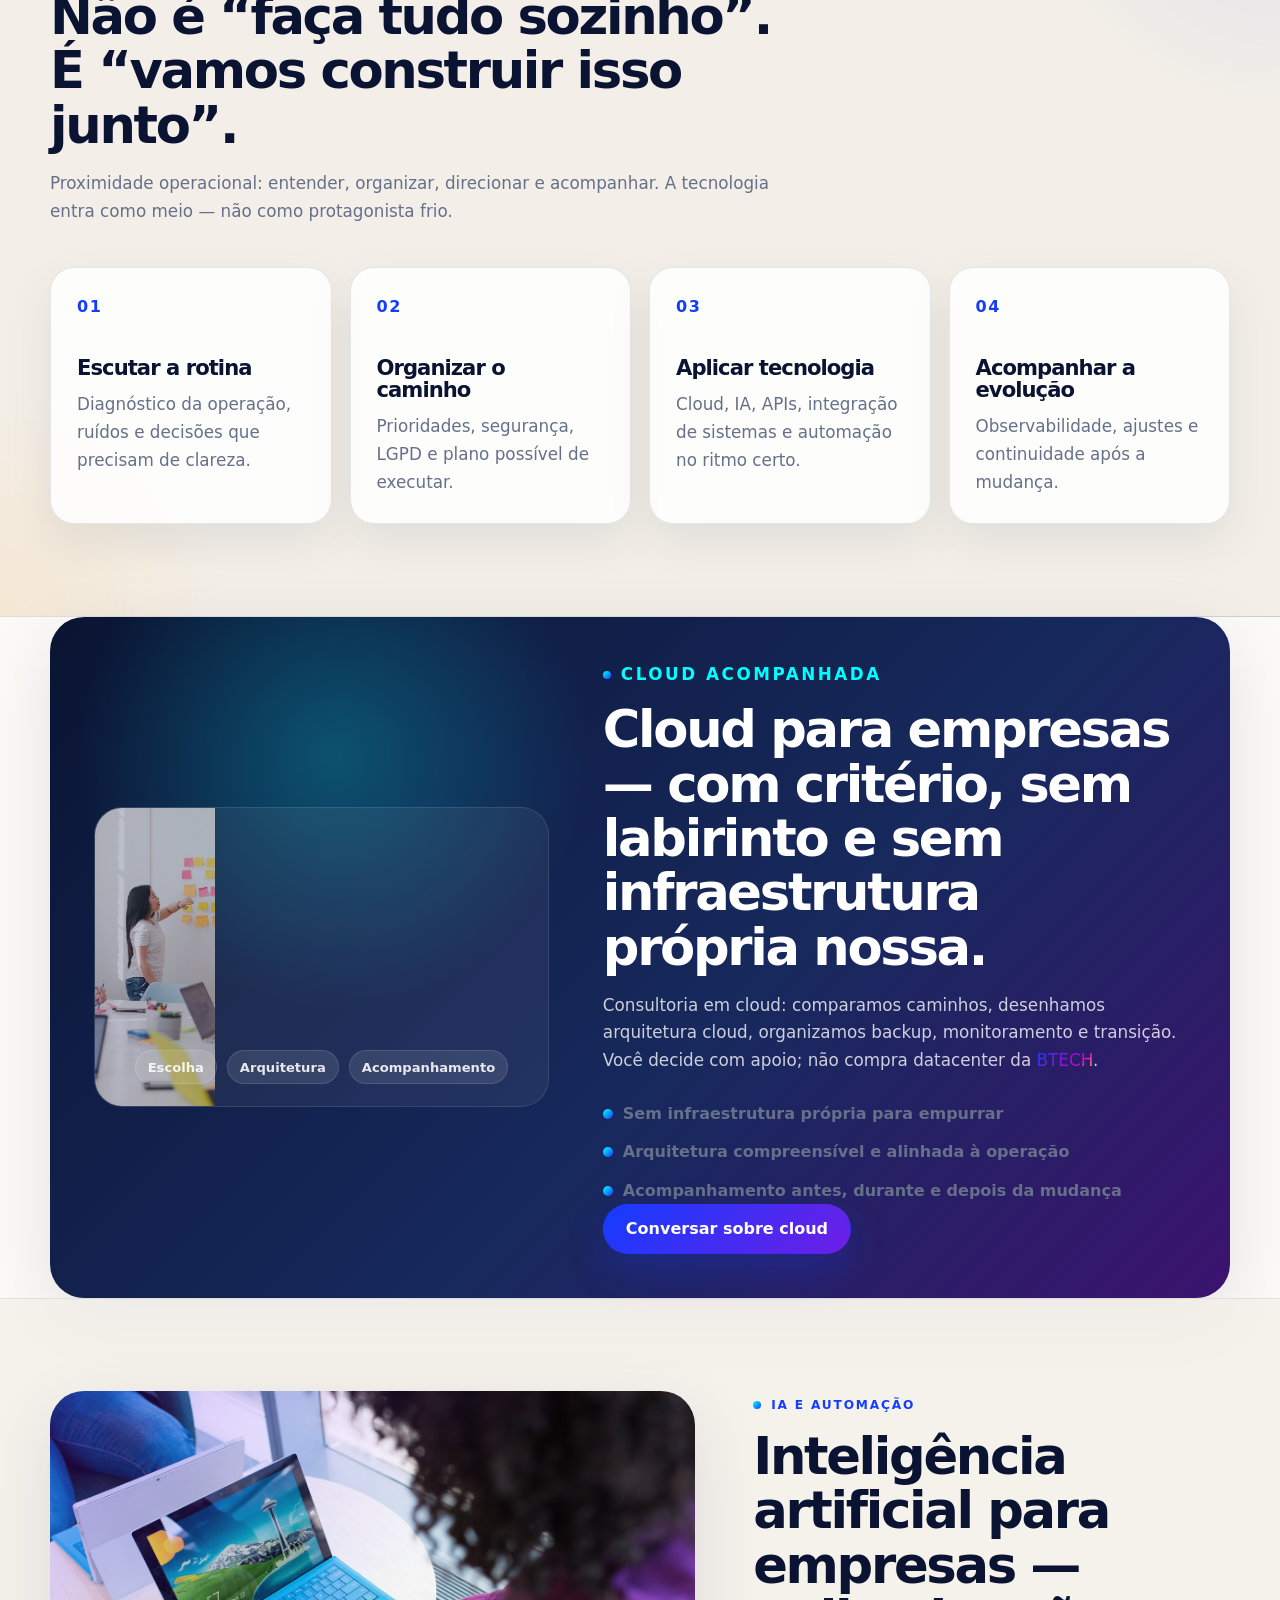
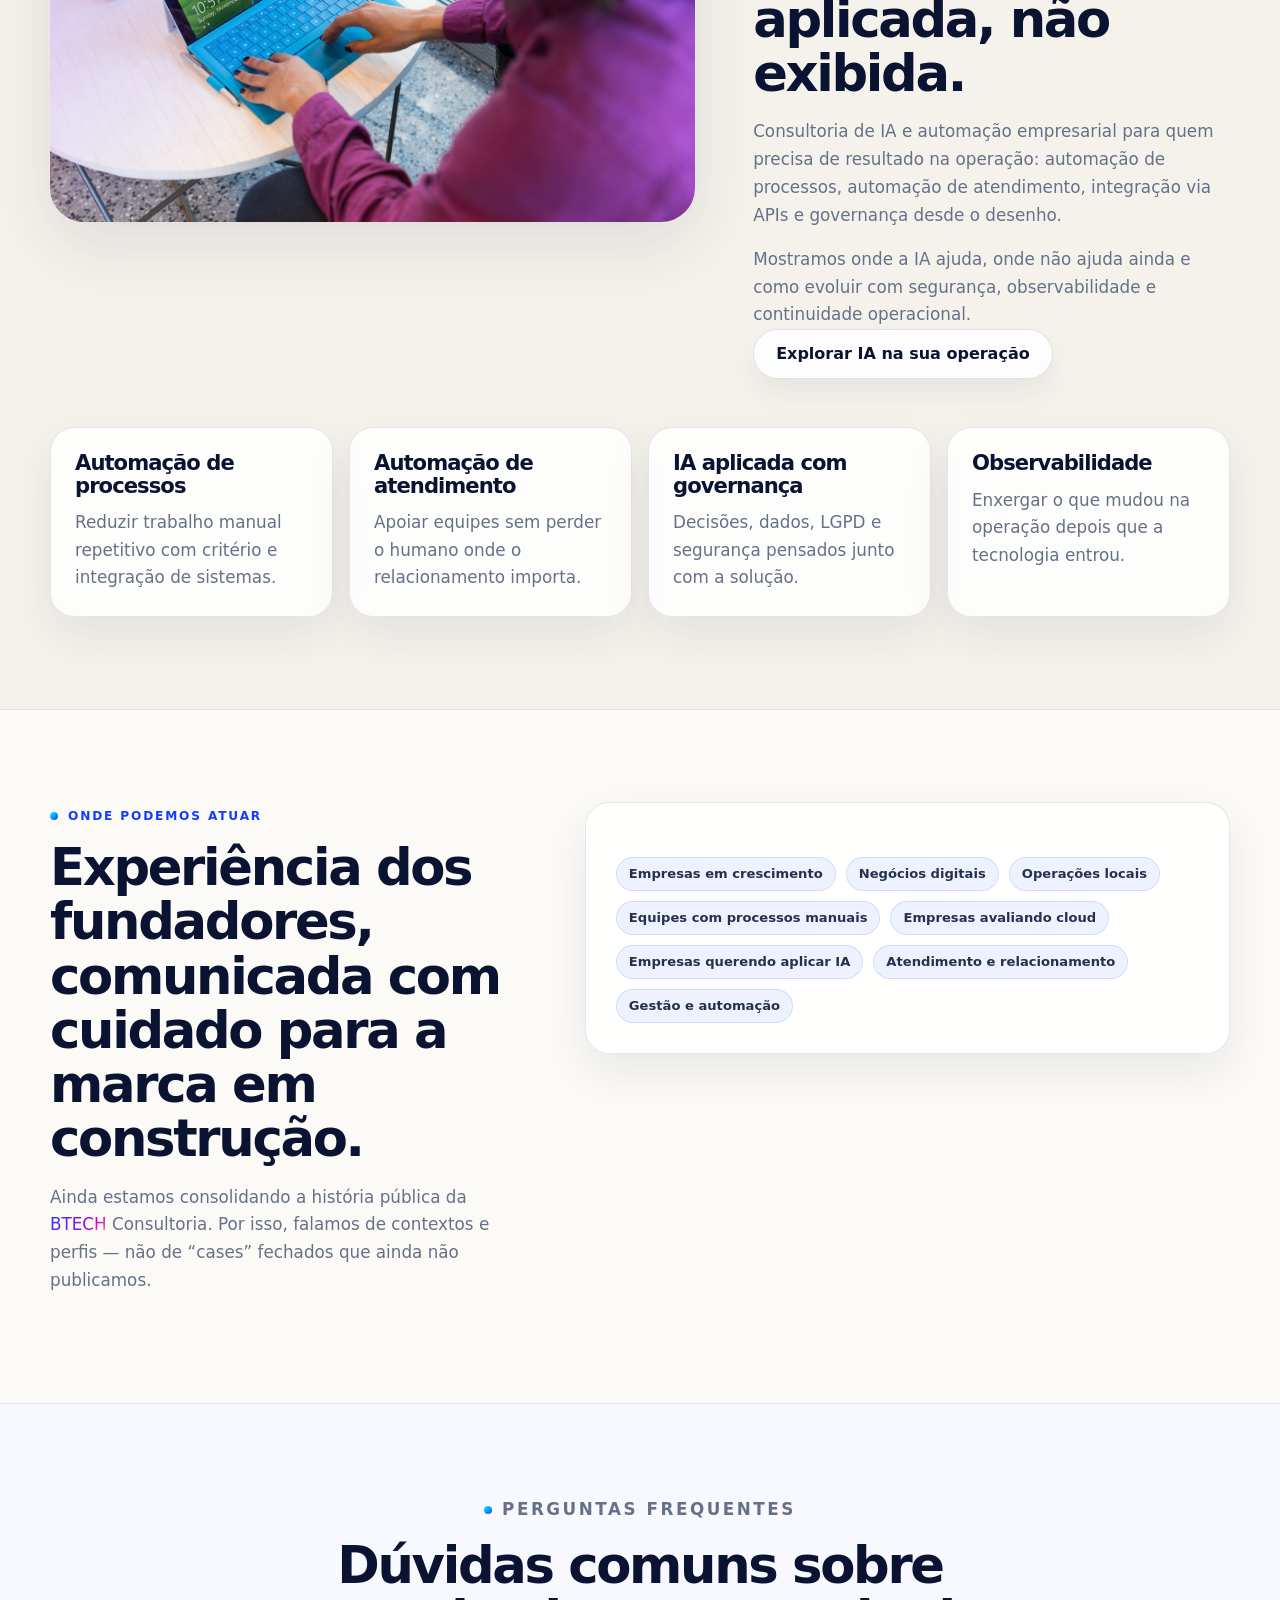
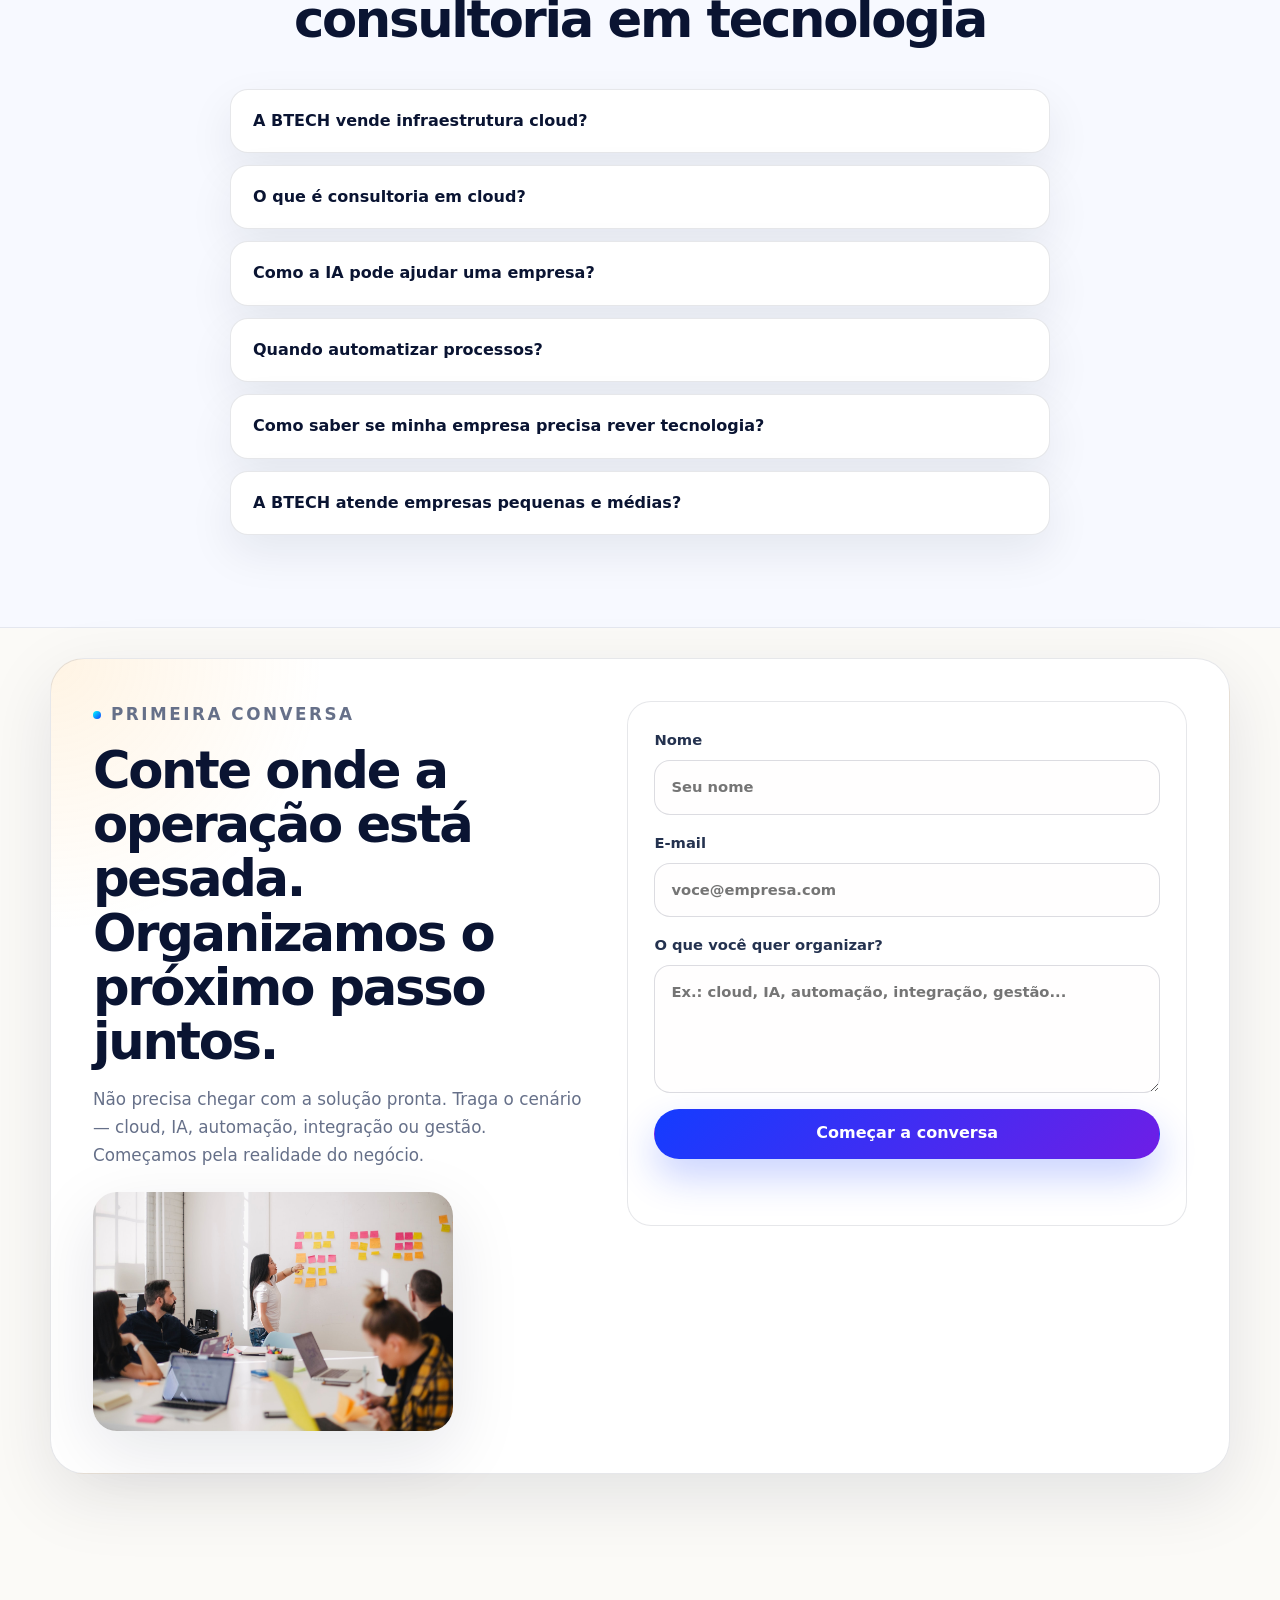
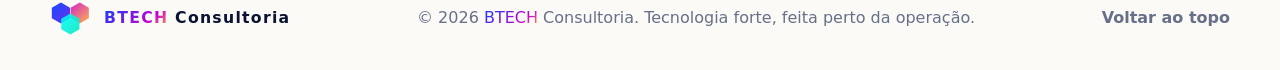
==== commit 1f9ff753: "feat: revisão da landing BTECH Consultoria - Novo hero, posicionamento e tom de consultoria (sem inf" ====
--- a/cloud.html
+++ b/cloud.html
@@ -2,217 +2,13 @@
 <html lang="pt-BR">
   <head>
     <meta charset="utf-8">
+    <meta http-equiv="refresh" content="0; url=index.html#cloud-acompanhada">
     <meta name="viewport" content="width=device-width, initial-scale=1">
-    <meta
-      name="description"
-      content="Cloud & Infraestrutura na BTECH: evolução cloud sem complicar a operação, com escolha, arquitetura, migração, backup, observabilidade, FinOps e acompanhamento humano."
-    >
-    <title>BTECH | Cloud & Infraestrutura</title>
-    <link rel="icon" href="assets/btech-mark.svg" type="image/svg+xml">
-    <link rel="stylesheet" href="styles.css">
+    <title>Redirecionando… | BTECH Consultoria</title>
+    <link rel="canonical" href="https://btech.cloud/#cloud-acompanhada">
+    <script>location.replace("index.html#cloud-acompanhada");</script>
   </head>
   <body>
-    <header class="site-header" data-header>
-      <nav class="nav container" aria-label="Navegação principal">
-        <a class="brand" href="index.html" aria-label="BTECH - início">
-          <img class="brand__logo" src="assets/btech-logo.svg" alt="BTECH" width="330" height="96">
-        </a>
-
-        <button class="nav__toggle" type="button" aria-expanded="false" aria-controls="menu">
-          <span class="sr-only">Abrir menu</span>
-          <span></span>
-          <span></span>
-          <span></span>
-        </button>
-
-        <ul class="nav__links" id="menu">
-          <li><a href="index.html#quem-somos">Quem somos</a></li>
-          <li><a href="index.html#pessoas">Pessoas</a></li>
-          <li><a href="index.html#atuacao">Atuação</a></li>
-          <li><a aria-current="page" href="cloud.html">Cloud</a></li>
-          <li><a class="nav__cta" href="index.html#contato">Conversar com a BTECH</a></li>
-        </ul>
-      </nav>
-    </header>
-
-    <main>
-      <section class="hero hero--page">
-        <div class="brand-field" aria-hidden="true">
-          <span></span><span></span><span></span><span></span><span></span><span></span>
-        </div>
-        <div class="hero__orb hero__orb--blue" aria-hidden="true"></div>
-        <div class="hero__orb hero__orb--magenta" aria-hidden="true"></div>
-
-        <div class="hero__content container hero__content--balanced">
-          <div class="hero__copy">
-            <p class="eyebrow">Cloud & Infraestrutura</p>
-            <h1>Toda empresa precisa evoluir. Nem toda evolução precisa ser complicada.</h1>
-            <p class="hero__lead">
-              A <span class="brand-word"><span class="brand-word__b">B</span><span class="brand-word__name">TECH</span></span> ajuda sua empresa a escolher,
-              estruturar, migrar, automatizar e acompanhar ambientes cloud com clareza, critério e suporte humano.
-            </p>
-            <div class="hero__actions">
-              <a class="button button--primary" href="index.html#contato">Avaliar meu cenário</a>
-              <a class="button button--secondary" href="#tecnico">Ver camada técnica</a>
-            </div>
-          </div>
-
-          <aside class="brand-statement brand-statement--dark">
-            <img src="assets/btech-mark.svg" alt="" width="96" height="96">
-            <p>
-              Para alguns clientes, cloud significa parar de se preocupar. Para outros,
-              significa governar melhor o que já existe em escala.
-            </p>
-            <div class="statement-list">
-              <span>Escolha de provedor</span>
-              <span>Arquitetura acompanhada</span>
-              <span>Operação contínua</span>
-            </div>
-          </aside>
-        </div>
-      </section>
-
-      <section class="trust-strip" aria-label="Pilares de cloud BTECH">
-        <div class="container trust-strip__inner">
-          <span>Escolha clara</span>
-          <span>Menos risco</span>
-          <span>Backup</span>
-          <span>Monitoramento</span>
-          <span>Custos sob controle</span>
-          <span>Suporte humano</span>
-        </div>
-      </section>
-
-      <section class="section" id="como-atuamos">
-        <div class="container">
-          <div class="section-heading">
-            <p class="eyebrow">Como atuamos</p>
-            <h2>Cloud é decisão de negócio, arquitetura técnica e rotina operacional ao mesmo tempo.</h2>
-            <p>
-              A <span class="brand-word"><span class="brand-word__b">B</span><span class="brand-word__name">TECH</span></span> traduz essa decisão para quem não é técnico e aprofunda a conversa com quem já opera
-              ambientes complexos. O foco é reduzir ruído, risco e improviso.
-            </p>
-          </div>
-
-          <div class="process-grid">
-            <article class="process-card">
-              <span>01</span>
-              <h3>Diagnóstico</h3>
-              <p>Mapeamos sistemas, dependências, acessos, riscos, custos, equipe, fornecedores e objetivos.</p>
-            </article>
-            <article class="process-card">
-              <span>02</span>
-              <h3>Escolha e arquitetura</h3>
-              <p>Ajudamos a comparar provedores, estruturar ambientes, definir backup, segurança e critérios de evolução.</p>
-            </article>
-            <article class="process-card">
-              <span>03</span>
-              <h3>Migração e organização</h3>
-              <p>Acompanhamos mudanças, integrações, automações e documentação para reduzir impacto na rotina.</p>
-            </article>
-            <article class="process-card">
-              <span>04</span>
-              <h3>Operação e melhoria</h3>
-              <p>Monitoramos custos, disponibilidade, performance, pontos de atenção e próximos passos de evolução.</p>
-            </article>
-          </div>
-        </div>
-      </section>
-
-      <section class="section section--soft">
-        <div class="container two-column">
-          <div>
-            <p class="eyebrow">Dois níveis de conversa</p>
-            <h2>Simplicidade para o negócio. Profundidade para a tecnologia.</h2>
-          </div>
-          <div class="feature-list">
-            <article>
-              <h3>Para quem não quer se preocupar com cloud</h3>
-              <p>Traduzimos opções, custos, riscos e fornecedores em decisões simples, seguras e acompanháveis.</p>
-            </article>
-            <article>
-              <h3>Para quem já opera cloud em escala</h3>
-              <p>Entramos em arquitetura, governança, observabilidade, automação, custos e confiabilidade com mais profundidade.</p>
-            </article>
-            <article>
-              <h3>Para ambientes em transição</h3>
-              <p>Apoiamos migração, organização de acessos, backup, documentação e evolução sem paralisar a operação.</p>
-            </article>
-            <article>
-              <h3>Para operações que precisam de continuidade</h3>
-              <p>Definimos sinais, alertas, rotinas, responsabilidades e critérios para saber antes de parar.</p>
-            </article>
-          </div>
-        </div>
-      </section>
-
-      <section class="section visual-section" id="tecnico">
-        <div class="container visual-section__inner">
-          <div>
-            <p class="eyebrow">Camada técnica secundária</p>
-            <h2>Quando precisa aprofundar, falamos a língua de TI.</h2>
-            <p>
-              Os termos técnicos existem onde fazem sentido: em diagnóstico, arquitetura, revisão de ambientes
-              e sustentação. Eles não são a porta de entrada da marca, mas mostram capacidade real.
-            </p>
-          </div>
-          <div class="tech-board" aria-label="Recursos técnicos de cloud">
-            <span>Landing Zone</span>
-            <span>IAM</span>
-            <span>Kubernetes</span>
-            <span>CI/CD</span>
-            <span>Observabilidade</span>
-            <span>FinOps</span>
-            <span>SLO</span>
-            <span>Backup/DR</span>
-            <span>Serverless</span>
-            <span>Containers</span>
-            <span>Logs e métricas</span>
-            <span>Runbooks</span>
-          </div>
-        </div>
-      </section>
-
-      <section class="section cloud-positioning">
-        <div class="container cloud-positioning__inner">
-          <img src="assets/btech-mark.svg" alt="" width="96" height="96" aria-hidden="true">
-          <div>
-            <p class="eyebrow">Posicionamento</p>
-            <h2>A <span class="brand-word brand-word--light"><span class="brand-word__b">B</span><span class="brand-word__name">TECH</span></span> conecta tecnologia, operação e crescimento com mais clareza.</h2>
-            <p>
-              Cloud é uma das capacidades. Ao lado dela entram IA, automação, atendimento, dados,
-              infraestrutura, gestão e relacionamento. A <span class="brand-word brand-word--light"><span class="brand-word__b">B</span><span class="brand-word__name">TECH</span></span> acompanha para a tecnologia virar operação,
-              não mais complexidade.
-            </p>
-          </div>
-        </div>
-      </section>
-
-      <section class="section contact-section">
-        <div class="container contact-card contact-card--center">
-          <div>
-            <p class="eyebrow">Próximo passo</p>
-            <h2>Quer revisar sua cloud ou entender por onde começar?</h2>
-            <p>
-              Traga o cenário atual. A <span class="brand-word"><span class="brand-word__b">B</span><span class="brand-word__name">TECH</span></span> ajuda a organizar prioridades, riscos, custos e próximos passos
-              antes de qualquer decisão de migração, contratação ou automação.
-            </p>
-          </div>
-          <a class="button button--primary" href="index.html#contato">Começar conversa</a>
-        </div>
-      </section>
-    </main>
-
-    <footer class="site-footer">
-      <div class="container site-footer__content">
-        <a class="brand brand--footer" href="index.html" aria-label="BTECH - início">
-          <img class="brand__logo brand__logo--footer" src="assets/btech-logo.svg" alt="BTECH" width="220" height="64">
-        </a>
-        <p>&copy; <span id="current-year"></span> BTECH. Cloud com clareza, operação e proximidade.</p>
-        <a href="index.html">Voltar para home</a>
-      </div>
-    </footer>
-
-    <script src="script.js"></script>
+    <p>Redirecionando para <a href="index.html#cloud-acompanhada">Cloud acompanhada</a>…</p>
   </body>
 </html>
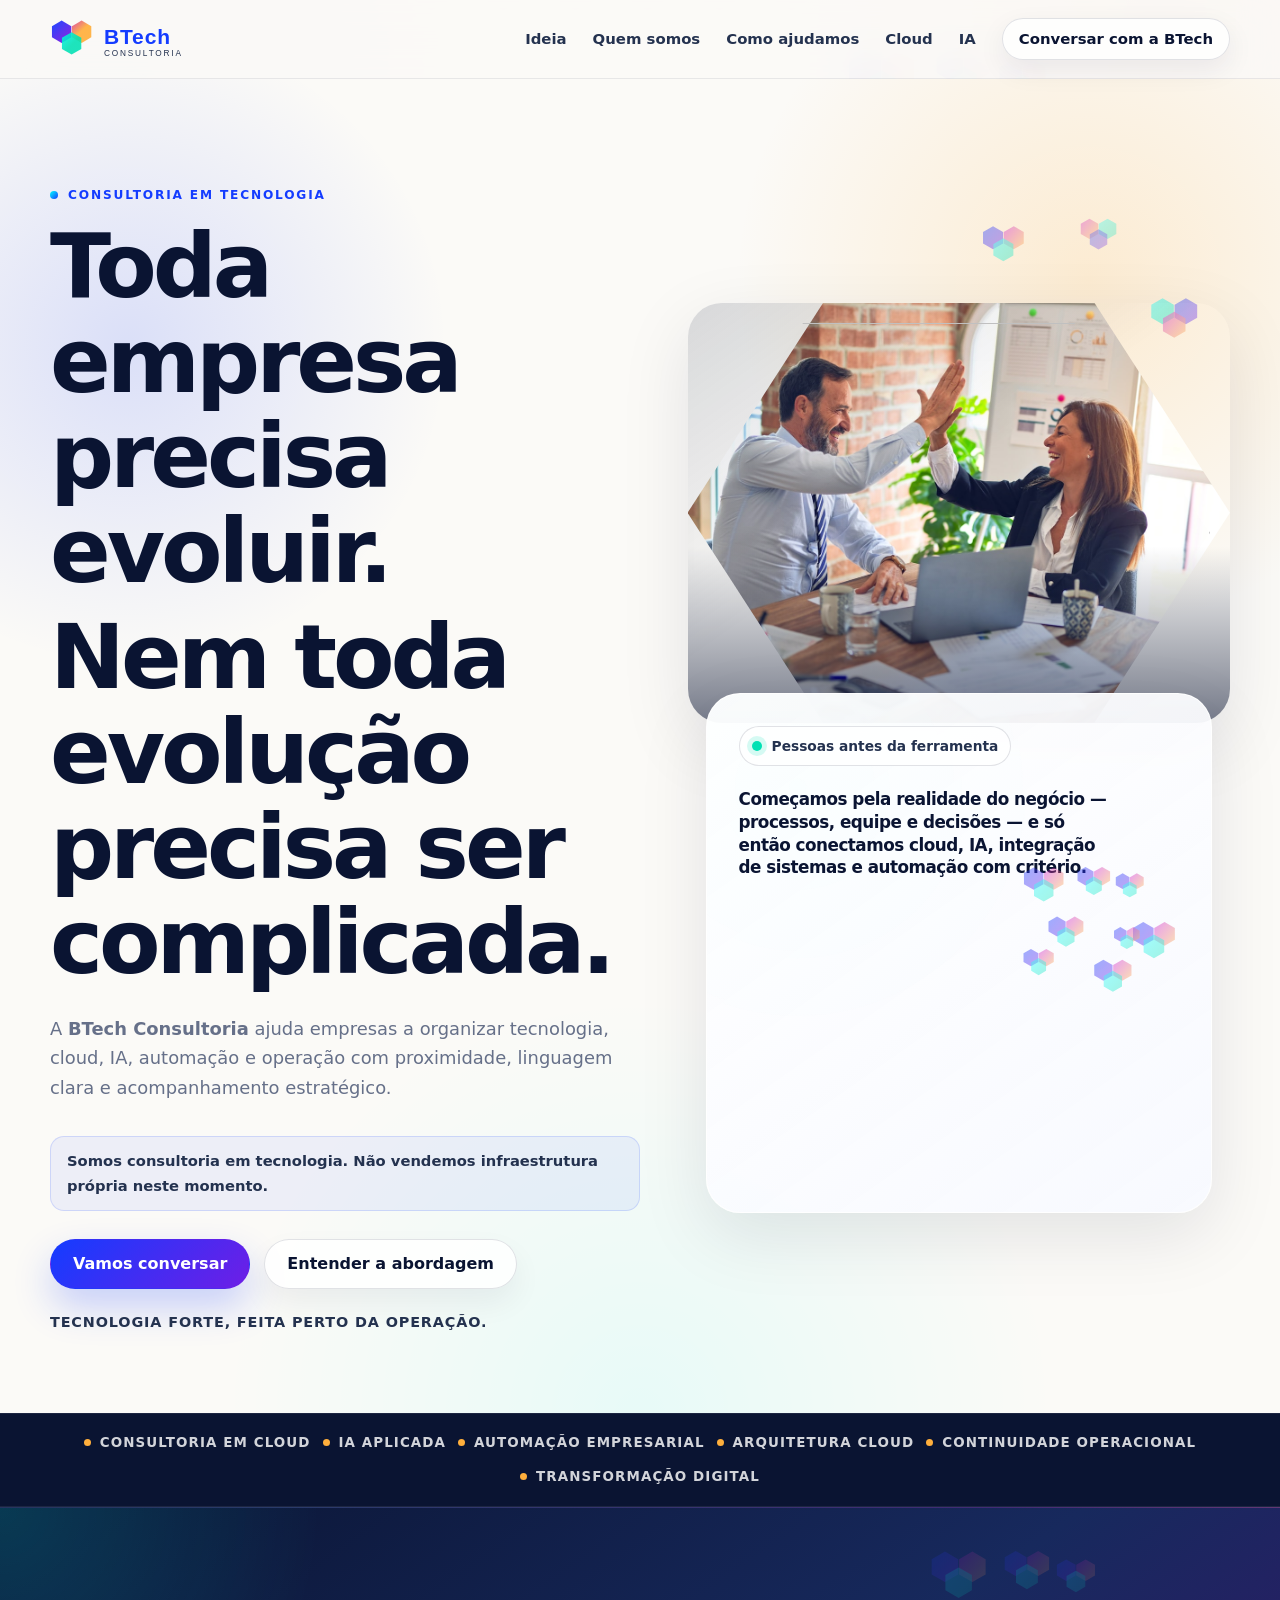
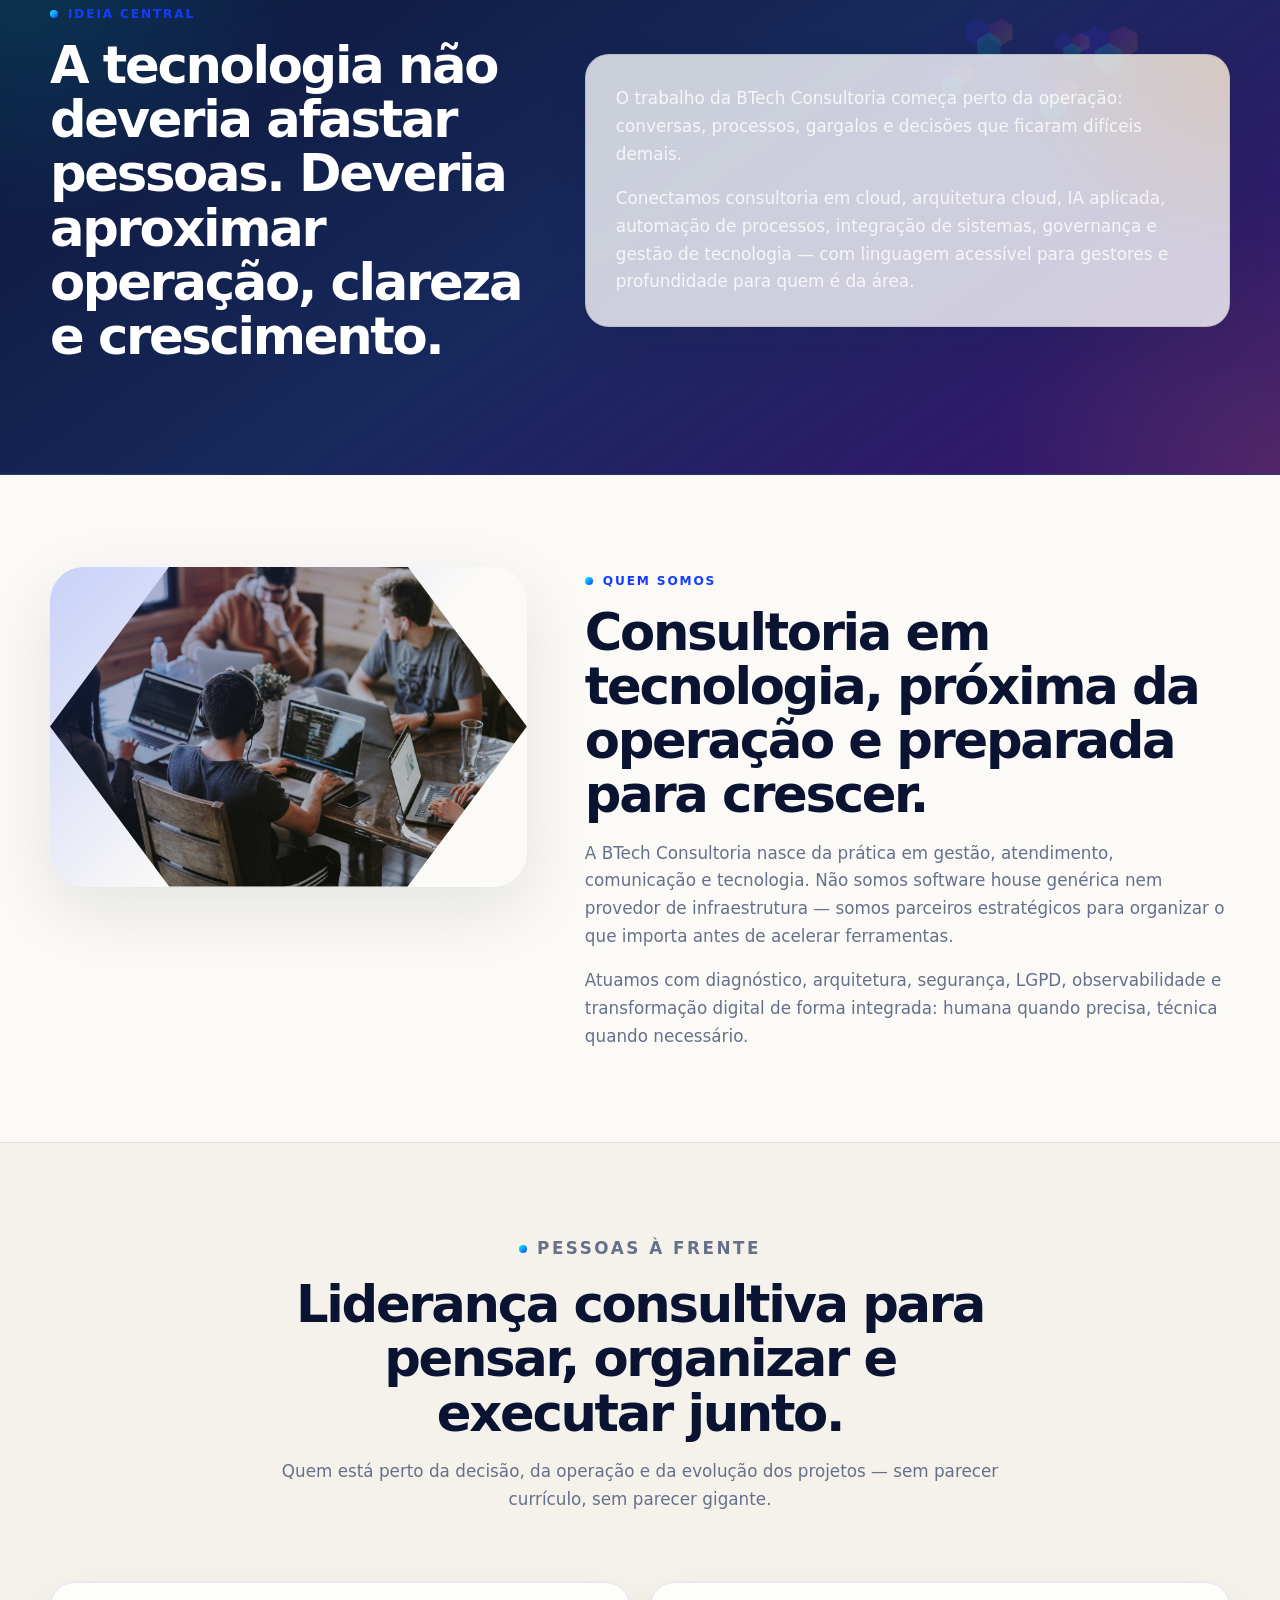
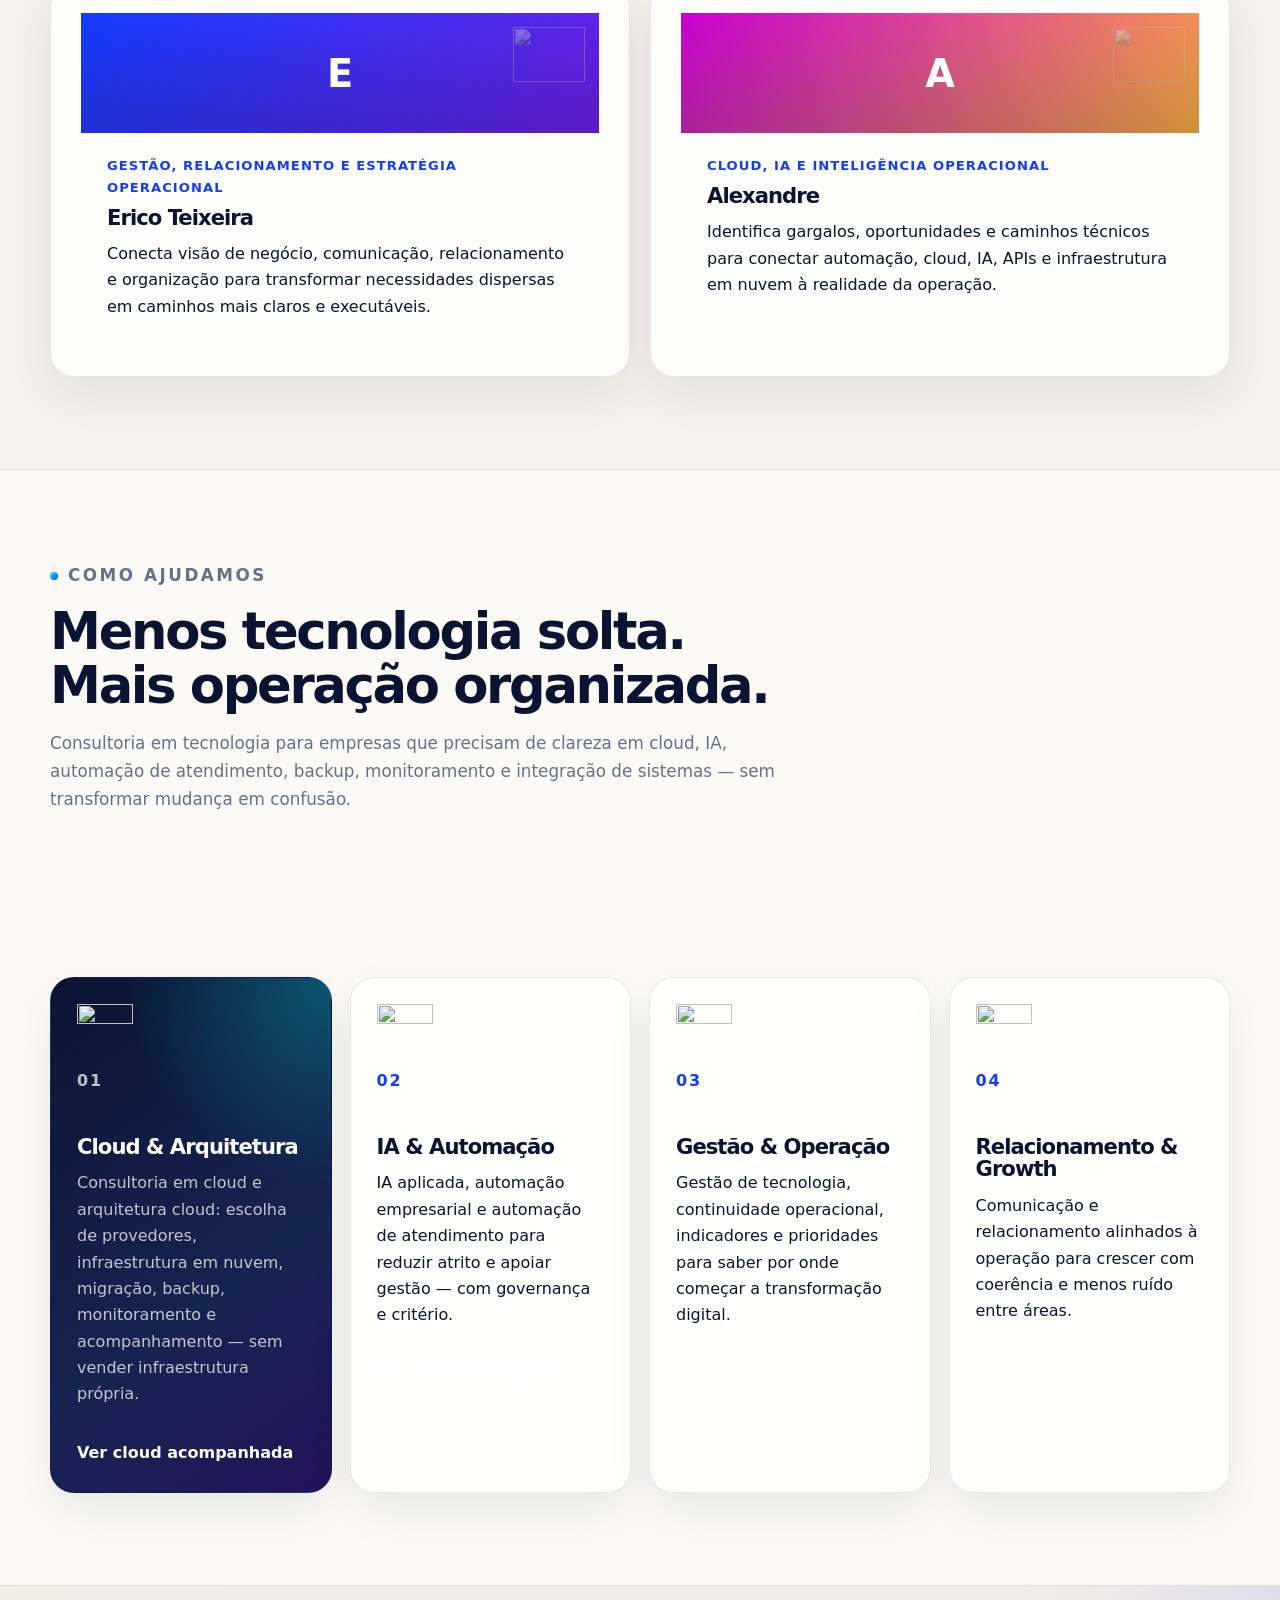
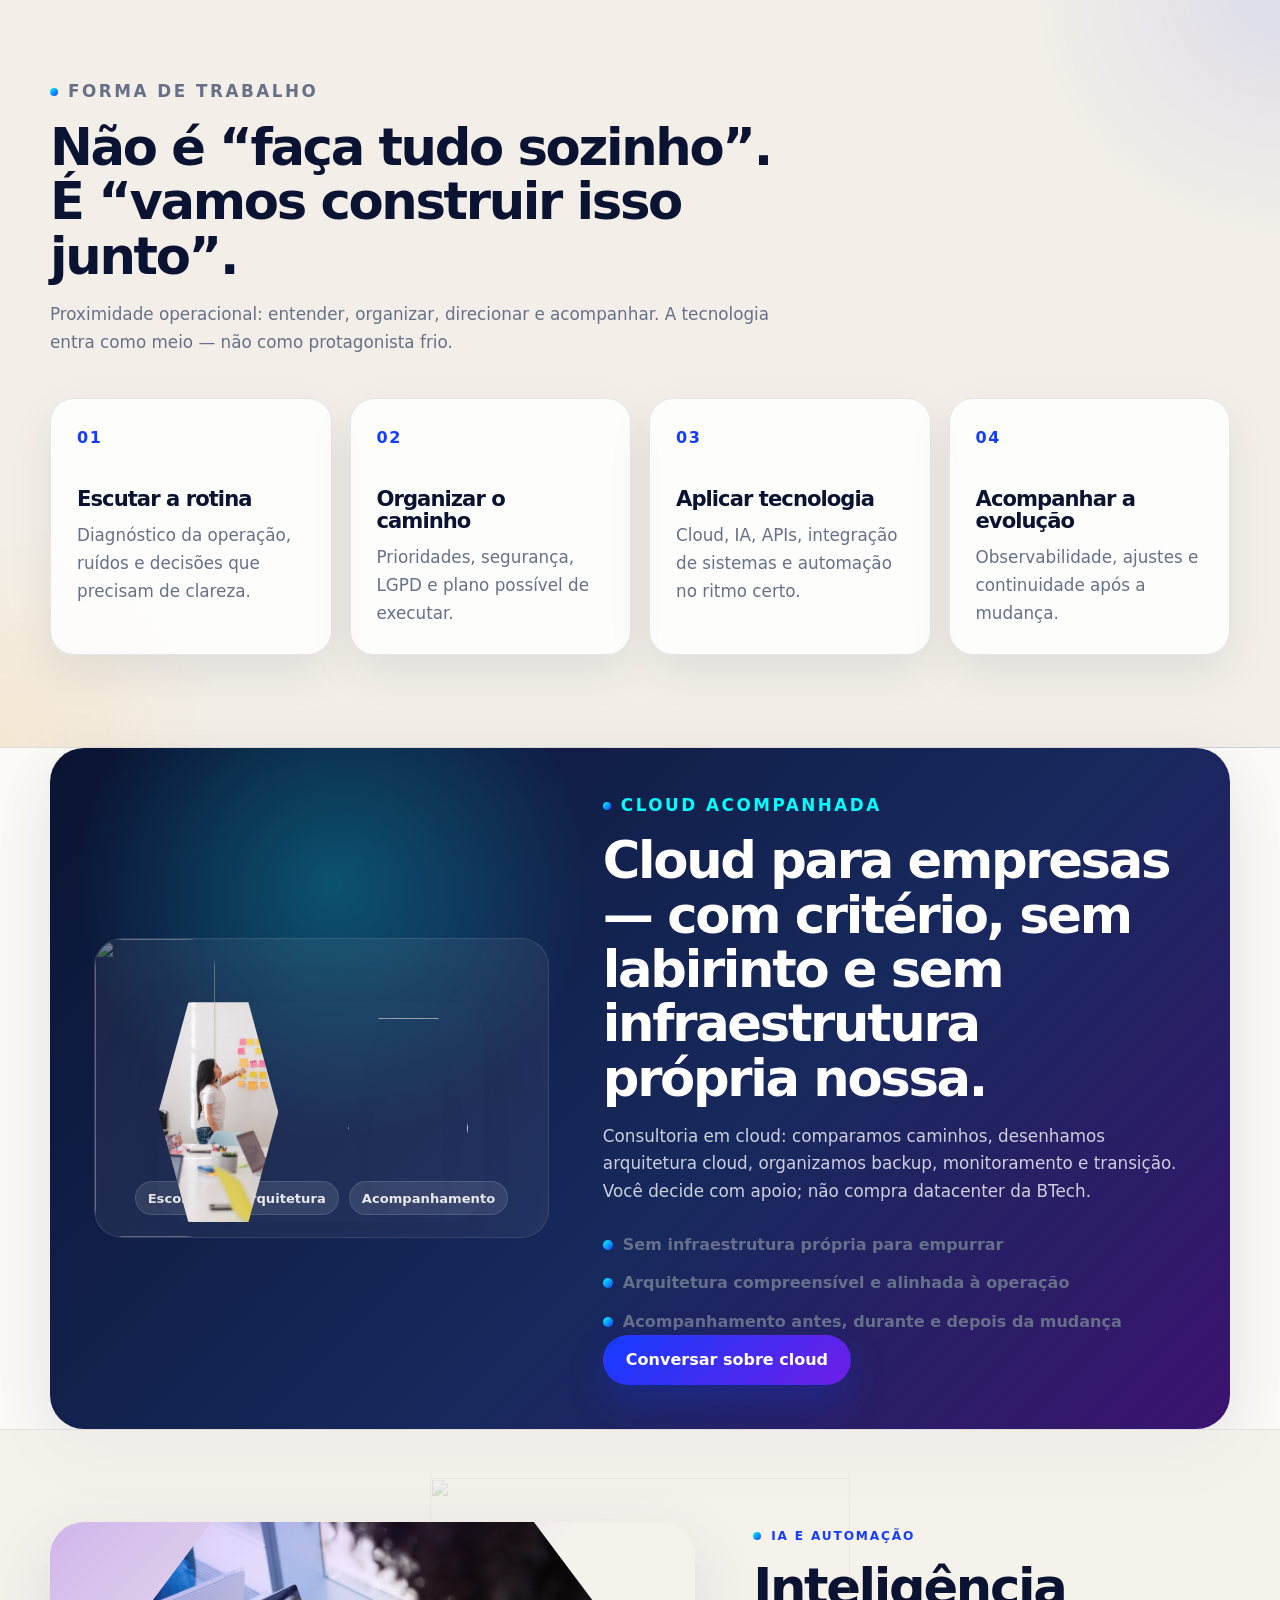
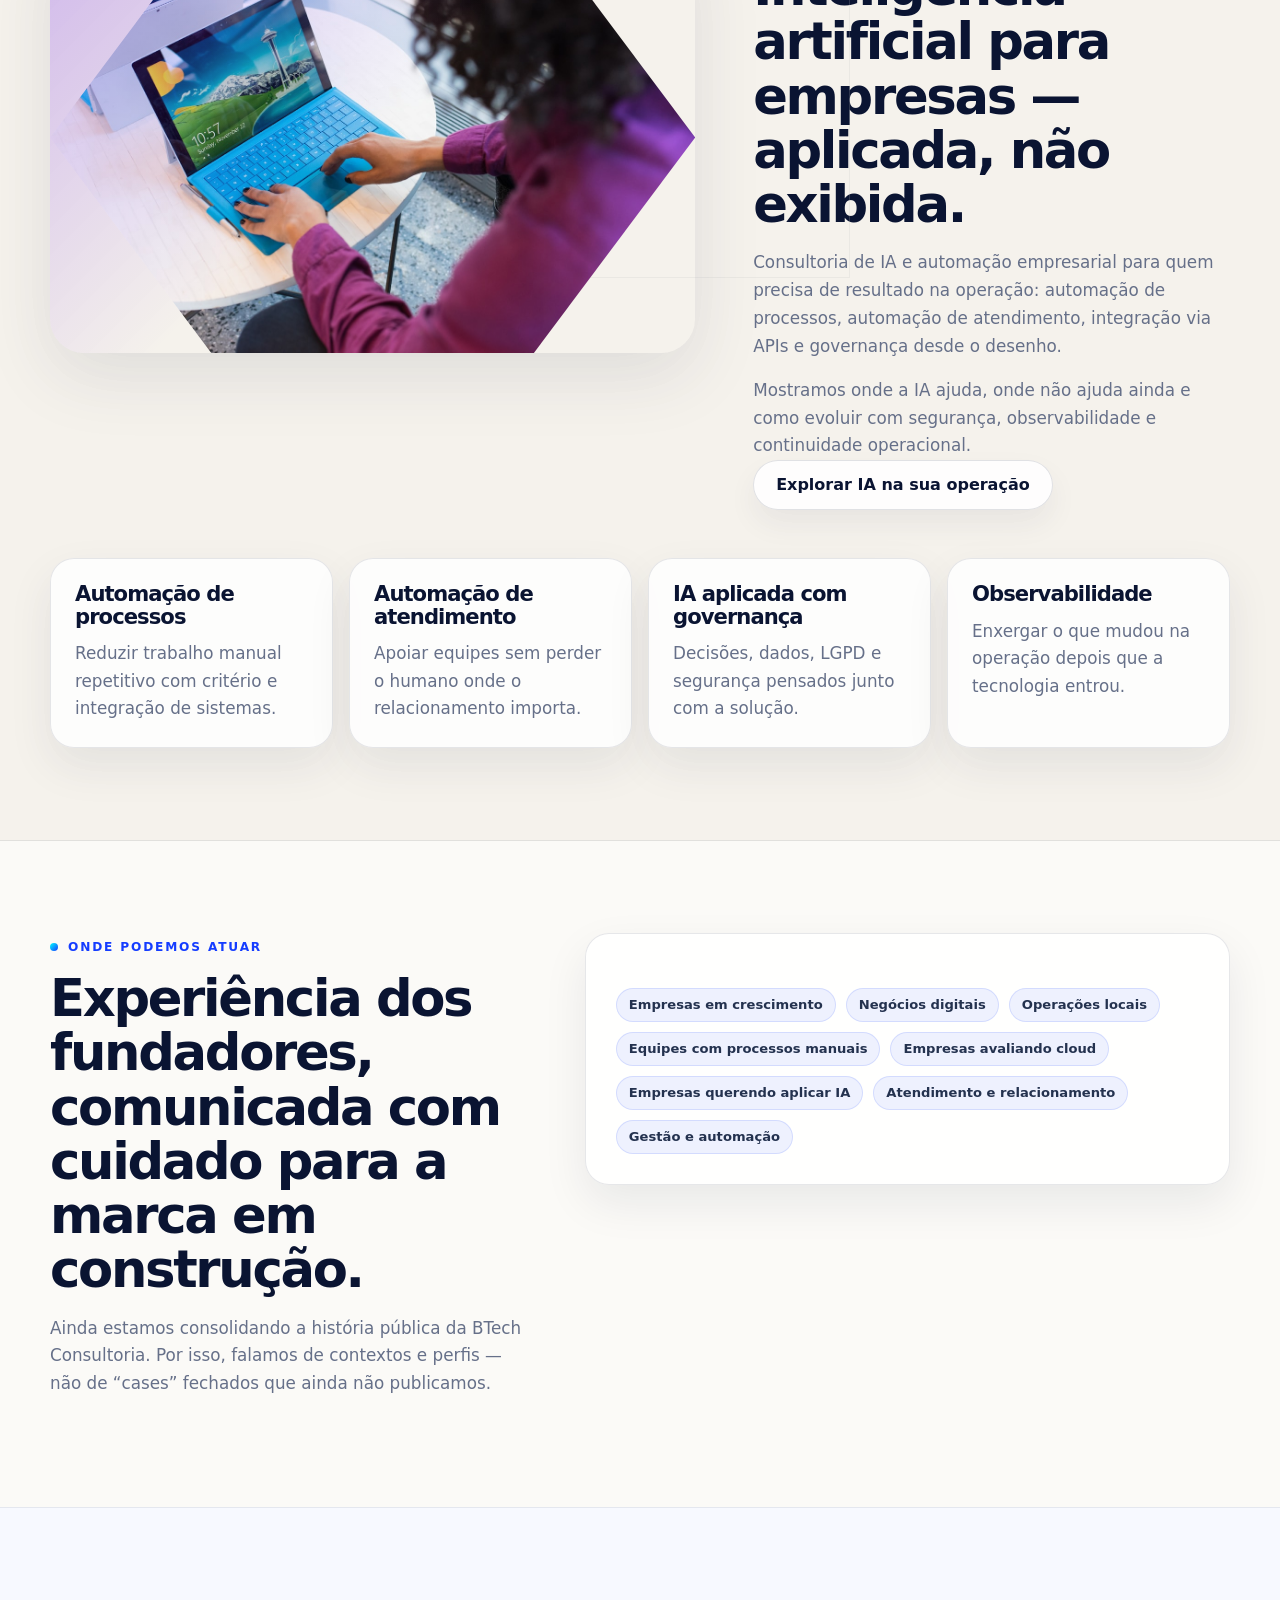
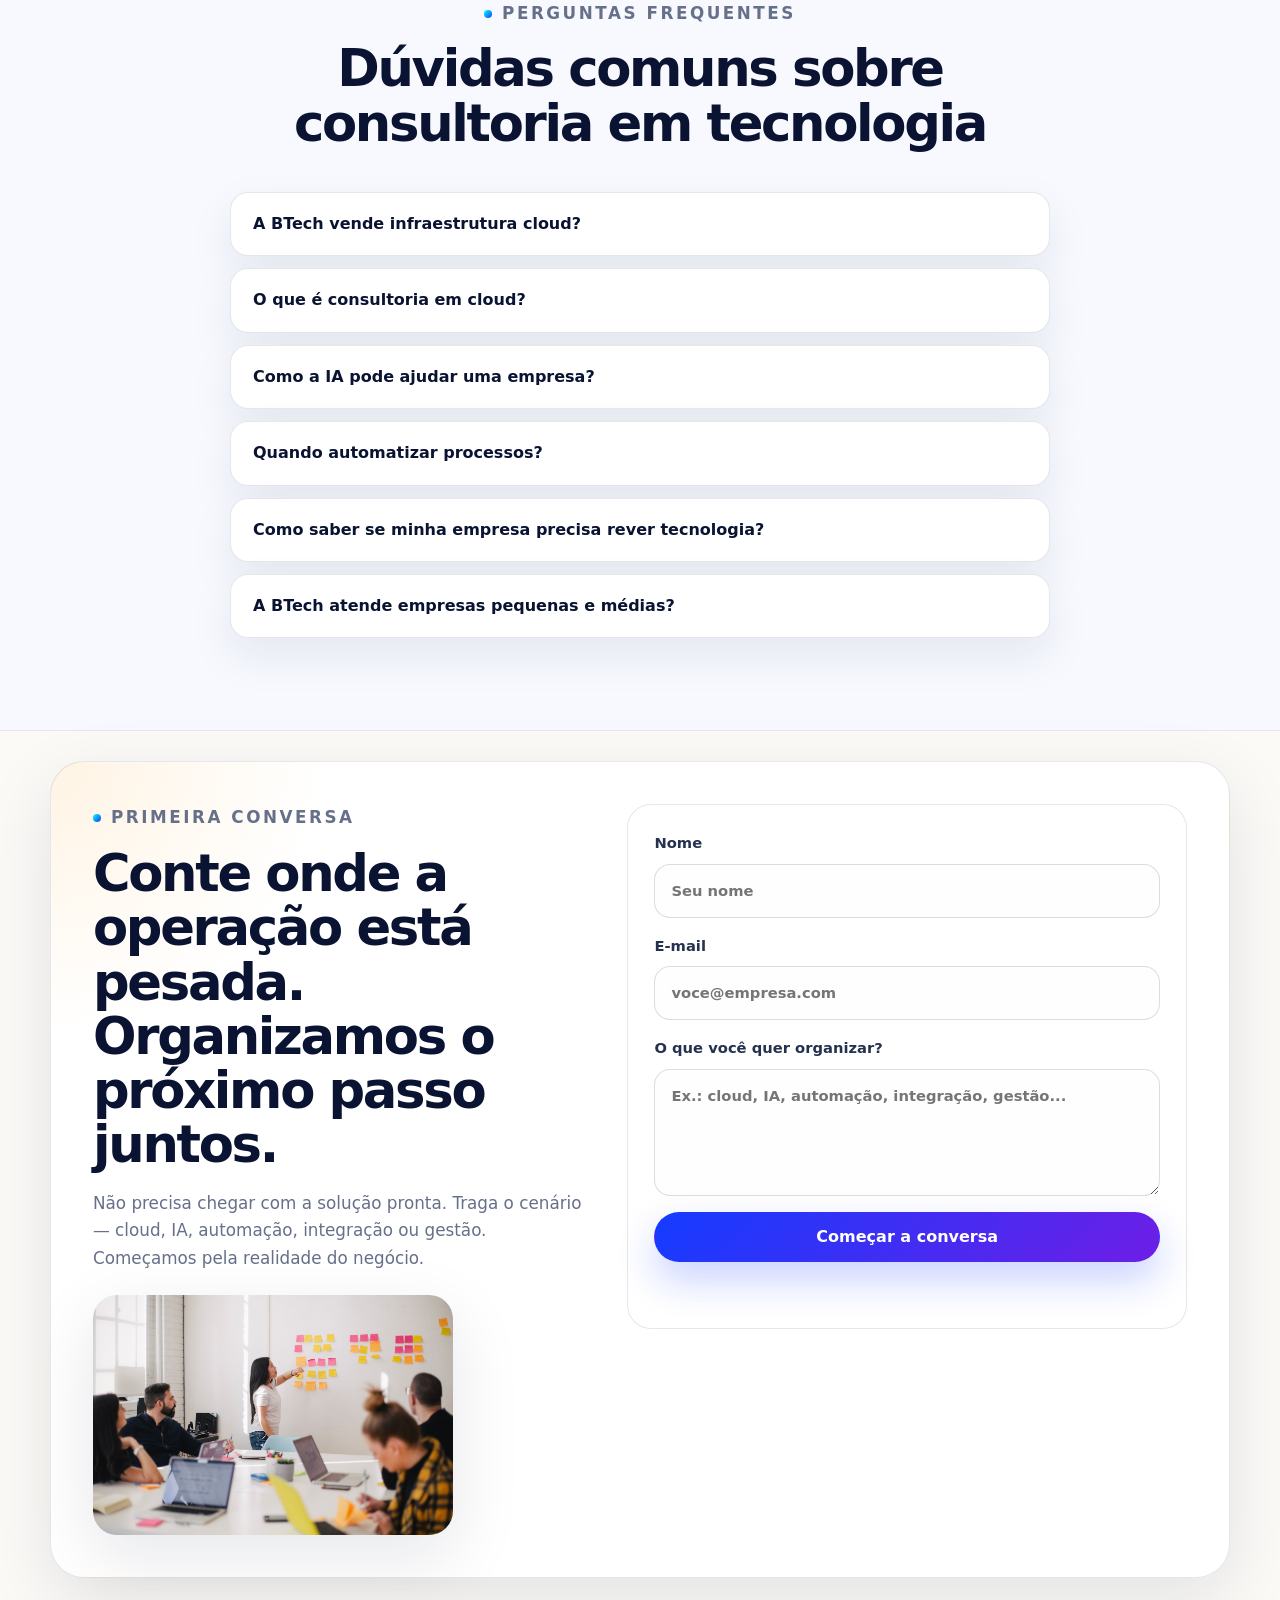
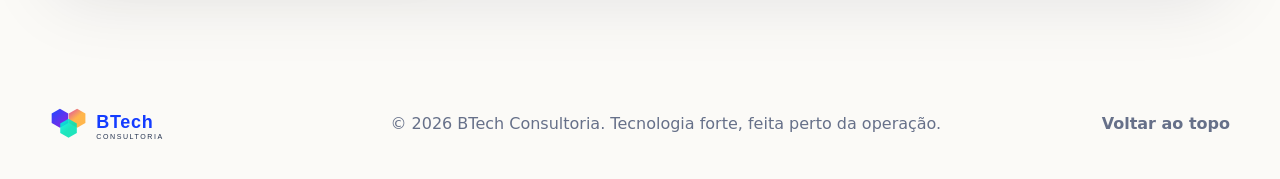
==== commit 30796c12: "fix: marca BTech conforme manual — logo horizontal e colmeia - Logotipo horizontal oficial (colmeia " ====
--- a/cloud.html
+++ b/cloud.html
@@ -4,7 +4,7 @@
     <meta charset="utf-8">
     <meta http-equiv="refresh" content="0; url=index.html#cloud-acompanhada">
     <meta name="viewport" content="width=device-width, initial-scale=1">
-    <title>Redirecionando… | BTECH Consultoria</title>
+    <title>Redirecionando… | BTech Consultoria</title>
     <link rel="canonical" href="https://btech.cloud/#cloud-acompanhada">
     <script>location.replace("index.html#cloud-acompanhada");</script>
   </head>
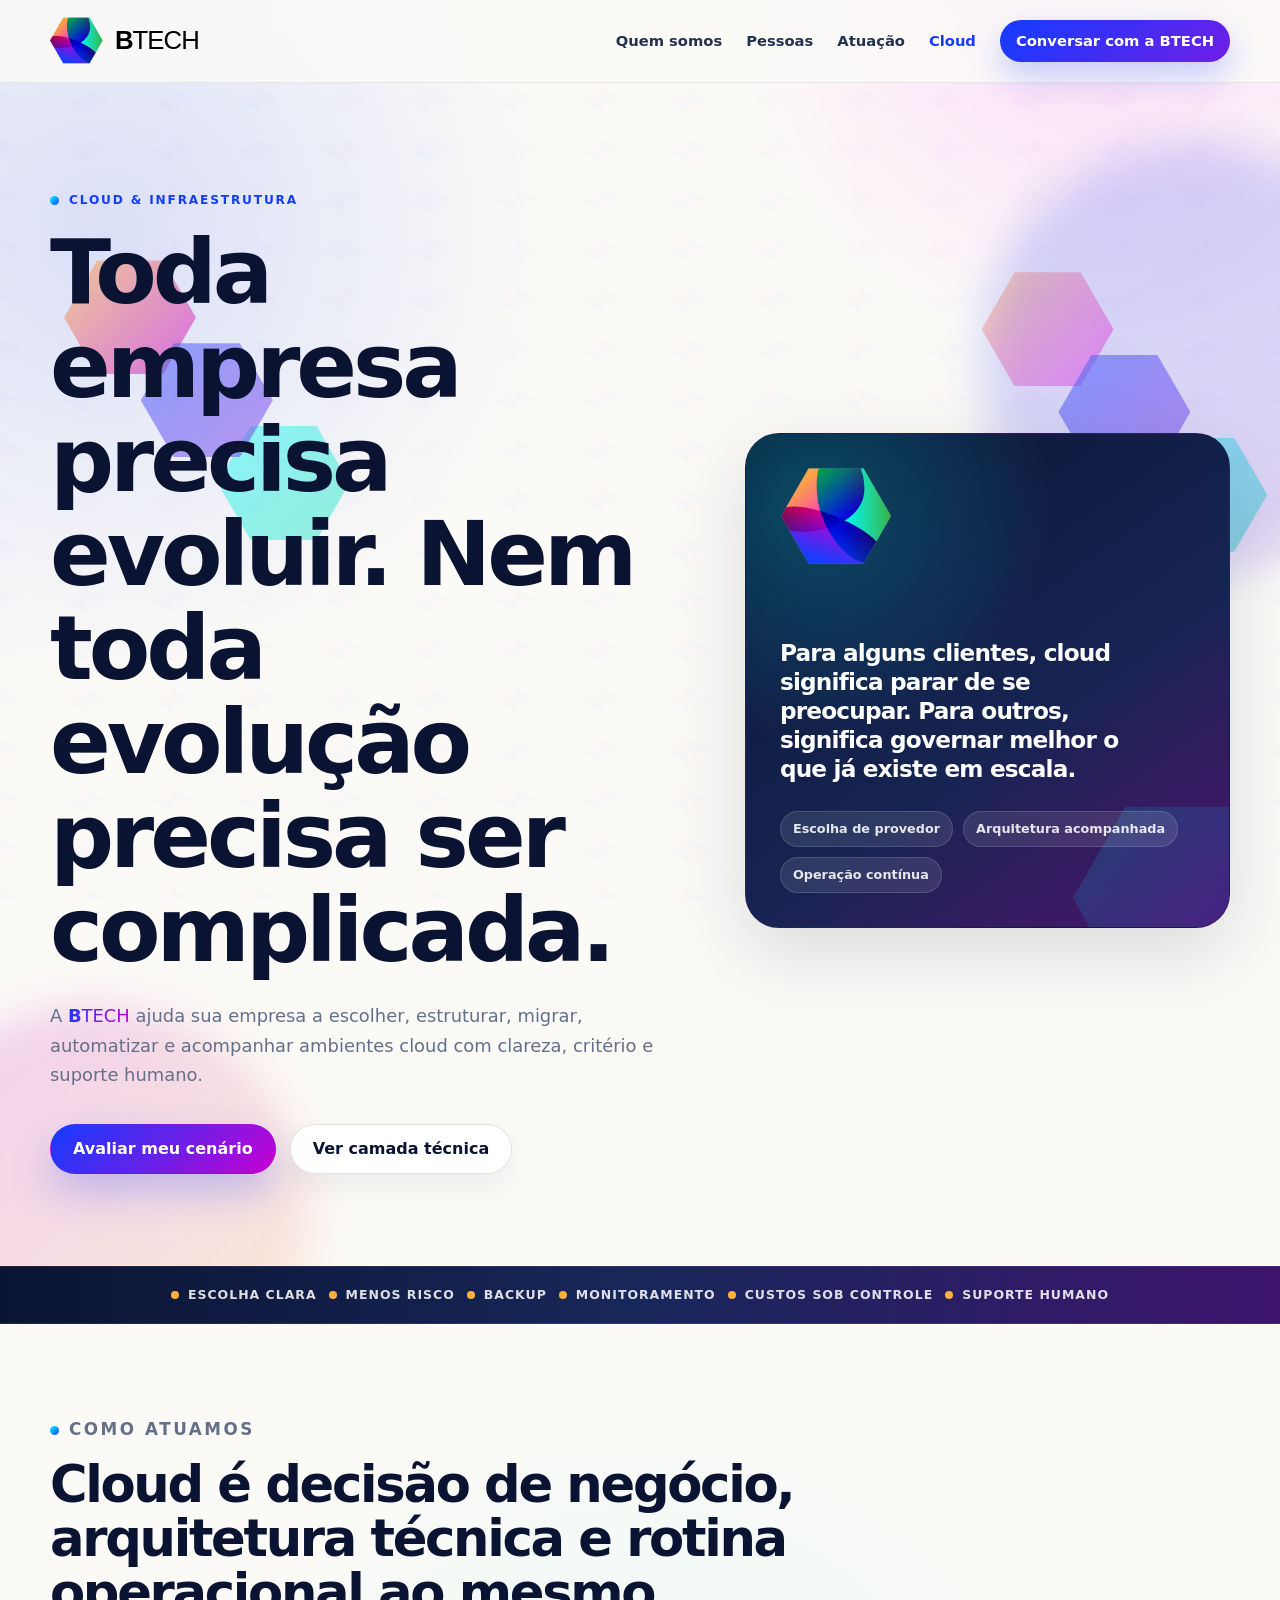
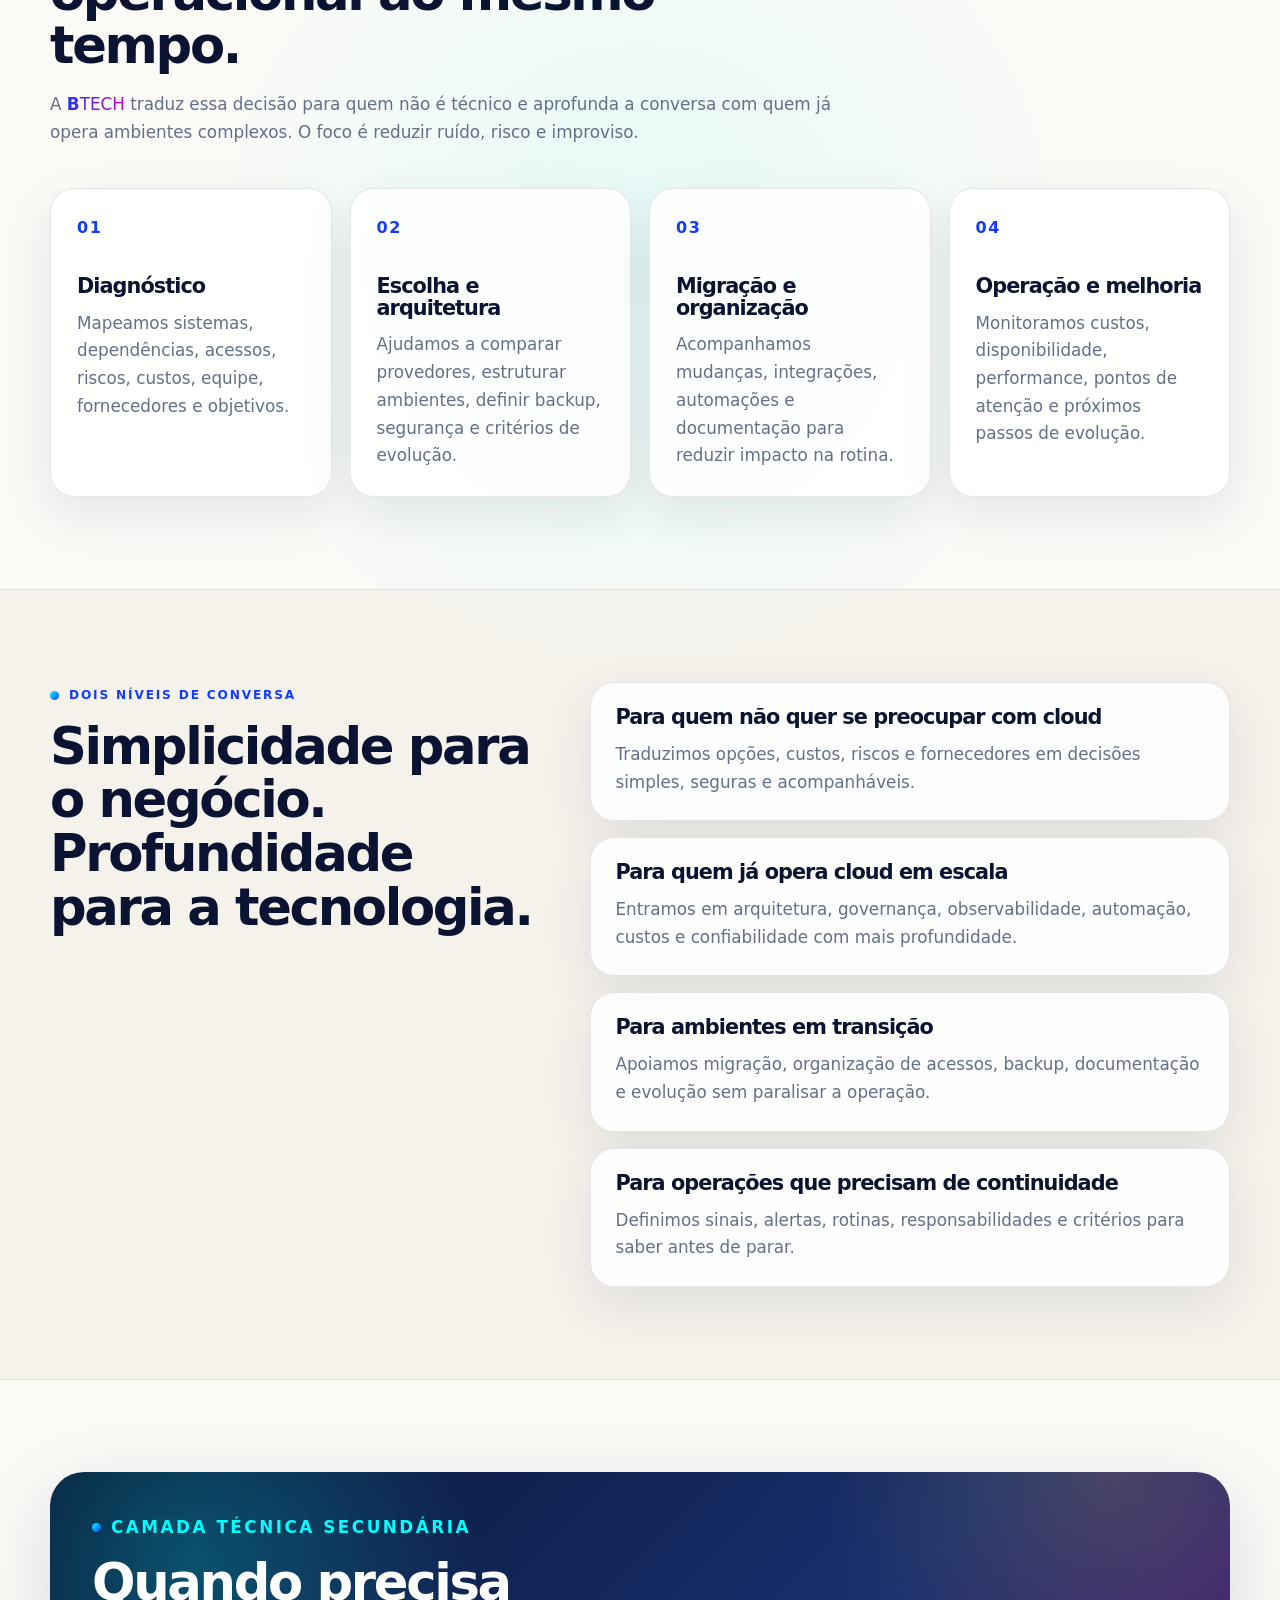
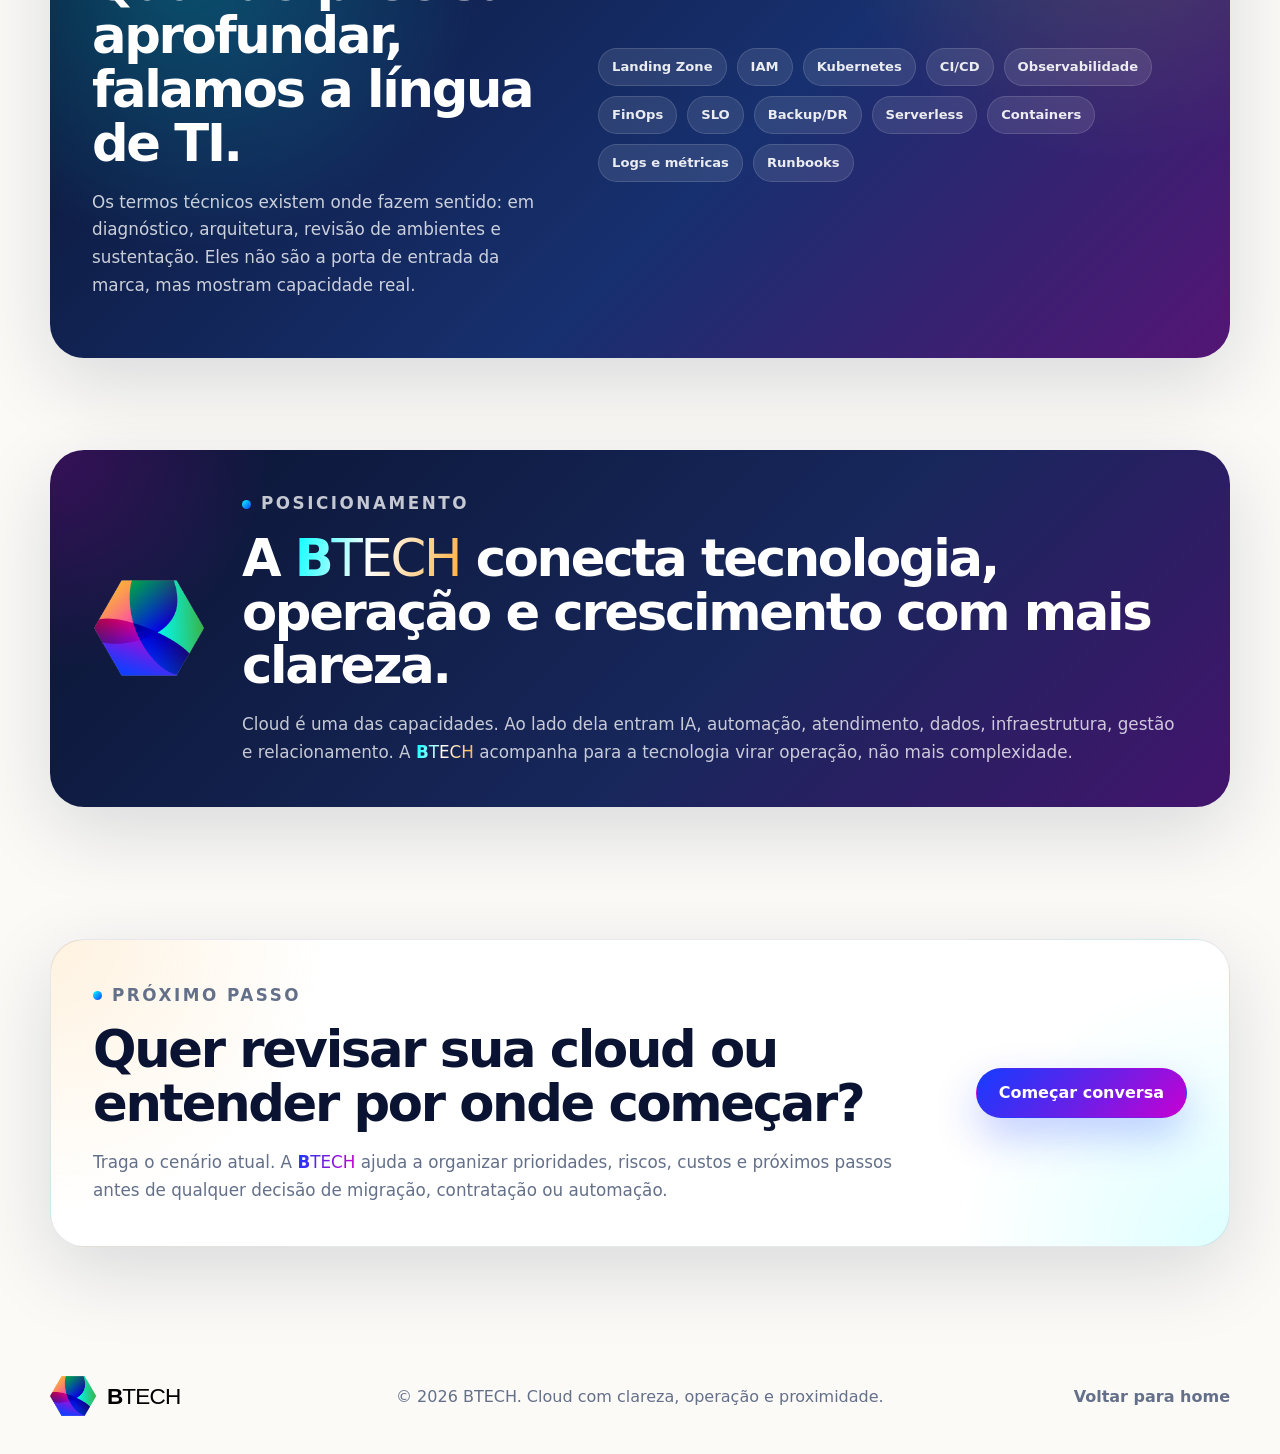
==== commit 8e78d2be: "Merge pull request #3 from btech-cloud/cursor/site-inicial-544b Build BTECH institutional website" ====
--- a/cloud.html
+++ b/cloud.html
@@ -2,13 +2,217 @@
 <html lang="pt-BR">
   <head>
     <meta charset="utf-8">
-    <meta http-equiv="refresh" content="0; url=index.html#cloud-acompanhada">
     <meta name="viewport" content="width=device-width, initial-scale=1">
-    <title>Redirecionando… | BTech Consultoria</title>
-    <link rel="canonical" href="https://btech.cloud/#cloud-acompanhada">
-    <script>location.replace("index.html#cloud-acompanhada");</script>
+    <meta
+      name="description"
+      content="Cloud & Infraestrutura na BTECH: evolução cloud sem complicar a operação, com escolha, arquitetura, migração, backup, observabilidade, FinOps e acompanhamento humano."
+    >
+    <title>BTECH | Cloud & Infraestrutura</title>
+    <link rel="icon" href="assets/btech-mark.svg" type="image/svg+xml">
+    <link rel="stylesheet" href="styles.css">
   </head>
   <body>
-    <p>Redirecionando para <a href="index.html#cloud-acompanhada">Cloud acompanhada</a>…</p>
+    <header class="site-header" data-header>
+      <nav class="nav container" aria-label="Navegação principal">
+        <a class="brand" href="index.html" aria-label="BTECH - início">
+          <img class="brand__logo" src="assets/btech-logo.svg" alt="BTECH" width="330" height="96">
+        </a>
+
+        <button class="nav__toggle" type="button" aria-expanded="false" aria-controls="menu">
+          <span class="sr-only">Abrir menu</span>
+          <span></span>
+          <span></span>
+          <span></span>
+        </button>
+
+        <ul class="nav__links" id="menu">
+          <li><a href="index.html#quem-somos">Quem somos</a></li>
+          <li><a href="index.html#pessoas">Pessoas</a></li>
+          <li><a href="index.html#atuacao">Atuação</a></li>
+          <li><a aria-current="page" href="cloud.html">Cloud</a></li>
+          <li><a class="nav__cta" href="index.html#contato">Conversar com a BTECH</a></li>
+        </ul>
+      </nav>
+    </header>
+
+    <main>
+      <section class="hero hero--page">
+        <div class="brand-field" aria-hidden="true">
+          <span></span><span></span><span></span><span></span><span></span><span></span>
+        </div>
+        <div class="hero__orb hero__orb--blue" aria-hidden="true"></div>
+        <div class="hero__orb hero__orb--magenta" aria-hidden="true"></div>
+
+        <div class="hero__content container hero__content--balanced">
+          <div class="hero__copy">
+            <p class="eyebrow">Cloud & Infraestrutura</p>
+            <h1>Toda empresa precisa evoluir. Nem toda evolução precisa ser complicada.</h1>
+            <p class="hero__lead">
+              A <span class="brand-word"><span class="brand-word__b">B</span><span class="brand-word__name">TECH</span></span> ajuda sua empresa a escolher,
+              estruturar, migrar, automatizar e acompanhar ambientes cloud com clareza, critério e suporte humano.
+            </p>
+            <div class="hero__actions">
+              <a class="button button--primary" href="index.html#contato">Avaliar meu cenário</a>
+              <a class="button button--secondary" href="#tecnico">Ver camada técnica</a>
+            </div>
+          </div>
+
+          <aside class="brand-statement brand-statement--dark">
+            <img src="assets/btech-mark.svg" alt="" width="96" height="96">
+            <p>
+              Para alguns clientes, cloud significa parar de se preocupar. Para outros,
+              significa governar melhor o que já existe em escala.
+            </p>
+            <div class="statement-list">
+              <span>Escolha de provedor</span>
+              <span>Arquitetura acompanhada</span>
+              <span>Operação contínua</span>
+            </div>
+          </aside>
+        </div>
+      </section>
+
+      <section class="trust-strip" aria-label="Pilares de cloud BTECH">
+        <div class="container trust-strip__inner">
+          <span>Escolha clara</span>
+          <span>Menos risco</span>
+          <span>Backup</span>
+          <span>Monitoramento</span>
+          <span>Custos sob controle</span>
+          <span>Suporte humano</span>
+        </div>
+      </section>
+
+      <section class="section" id="como-atuamos">
+        <div class="container">
+          <div class="section-heading">
+            <p class="eyebrow">Como atuamos</p>
+            <h2>Cloud é decisão de negócio, arquitetura técnica e rotina operacional ao mesmo tempo.</h2>
+            <p>
+              A <span class="brand-word"><span class="brand-word__b">B</span><span class="brand-word__name">TECH</span></span> traduz essa decisão para quem não é técnico e aprofunda a conversa com quem já opera
+              ambientes complexos. O foco é reduzir ruído, risco e improviso.
+            </p>
+          </div>
+
+          <div class="process-grid">
+            <article class="process-card">
+              <span>01</span>
+              <h3>Diagnóstico</h3>
+              <p>Mapeamos sistemas, dependências, acessos, riscos, custos, equipe, fornecedores e objetivos.</p>
+            </article>
+            <article class="process-card">
+              <span>02</span>
+              <h3>Escolha e arquitetura</h3>
+              <p>Ajudamos a comparar provedores, estruturar ambientes, definir backup, segurança e critérios de evolução.</p>
+            </article>
+            <article class="process-card">
+              <span>03</span>
+              <h3>Migração e organização</h3>
+              <p>Acompanhamos mudanças, integrações, automações e documentação para reduzir impacto na rotina.</p>
+            </article>
+            <article class="process-card">
+              <span>04</span>
+              <h3>Operação e melhoria</h3>
+              <p>Monitoramos custos, disponibilidade, performance, pontos de atenção e próximos passos de evolução.</p>
+            </article>
+          </div>
+        </div>
+      </section>
+
+      <section class="section section--soft">
+        <div class="container two-column">
+          <div>
+            <p class="eyebrow">Dois níveis de conversa</p>
+            <h2>Simplicidade para o negócio. Profundidade para a tecnologia.</h2>
+          </div>
+          <div class="feature-list">
+            <article>
+              <h3>Para quem não quer se preocupar com cloud</h3>
+              <p>Traduzimos opções, custos, riscos e fornecedores em decisões simples, seguras e acompanháveis.</p>
+            </article>
+            <article>
+              <h3>Para quem já opera cloud em escala</h3>
+              <p>Entramos em arquitetura, governança, observabilidade, automação, custos e confiabilidade com mais profundidade.</p>
+            </article>
+            <article>
+              <h3>Para ambientes em transição</h3>
+              <p>Apoiamos migração, organização de acessos, backup, documentação e evolução sem paralisar a operação.</p>
+            </article>
+            <article>
+              <h3>Para operações que precisam de continuidade</h3>
+              <p>Definimos sinais, alertas, rotinas, responsabilidades e critérios para saber antes de parar.</p>
+            </article>
+          </div>
+        </div>
+      </section>
+
+      <section class="section visual-section" id="tecnico">
+        <div class="container visual-section__inner">
+          <div>
+            <p class="eyebrow">Camada técnica secundária</p>
+            <h2>Quando precisa aprofundar, falamos a língua de TI.</h2>
+            <p>
+              Os termos técnicos existem onde fazem sentido: em diagnóstico, arquitetura, revisão de ambientes
+              e sustentação. Eles não são a porta de entrada da marca, mas mostram capacidade real.
+            </p>
+          </div>
+          <div class="tech-board" aria-label="Recursos técnicos de cloud">
+            <span>Landing Zone</span>
+            <span>IAM</span>
+            <span>Kubernetes</span>
+            <span>CI/CD</span>
+            <span>Observabilidade</span>
+            <span>FinOps</span>
+            <span>SLO</span>
+            <span>Backup/DR</span>
+            <span>Serverless</span>
+            <span>Containers</span>
+            <span>Logs e métricas</span>
+            <span>Runbooks</span>
+          </div>
+        </div>
+      </section>
+
+      <section class="section cloud-positioning">
+        <div class="container cloud-positioning__inner">
+          <img src="assets/btech-mark.svg" alt="" width="96" height="96" aria-hidden="true">
+          <div>
+            <p class="eyebrow">Posicionamento</p>
+            <h2>A <span class="brand-word brand-word--light"><span class="brand-word__b">B</span><span class="brand-word__name">TECH</span></span> conecta tecnologia, operação e crescimento com mais clareza.</h2>
+            <p>
+              Cloud é uma das capacidades. Ao lado dela entram IA, automação, atendimento, dados,
+              infraestrutura, gestão e relacionamento. A <span class="brand-word brand-word--light"><span class="brand-word__b">B</span><span class="brand-word__name">TECH</span></span> acompanha para a tecnologia virar operação,
+              não mais complexidade.
+            </p>
+          </div>
+        </div>
+      </section>
+
+      <section class="section contact-section">
+        <div class="container contact-card contact-card--center">
+          <div>
+            <p class="eyebrow">Próximo passo</p>
+            <h2>Quer revisar sua cloud ou entender por onde começar?</h2>
+            <p>
+              Traga o cenário atual. A <span class="brand-word"><span class="brand-word__b">B</span><span class="brand-word__name">TECH</span></span> ajuda a organizar prioridades, riscos, custos e próximos passos
+              antes de qualquer decisão de migração, contratação ou automação.
+            </p>
+          </div>
+          <a class="button button--primary" href="index.html#contato">Começar conversa</a>
+        </div>
+      </section>
+    </main>
+
+    <footer class="site-footer">
+      <div class="container site-footer__content">
+        <a class="brand brand--footer" href="index.html" aria-label="BTECH - início">
+          <img class="brand__logo brand__logo--footer" src="assets/btech-logo.svg" alt="BTECH" width="220" height="64">
+        </a>
+        <p>&copy; <span id="current-year"></span> BTECH. Cloud com clareza, operação e proximidade.</p>
+        <a href="index.html">Voltar para home</a>
+      </div>
+    </footer>
+
+    <script src="script.js"></script>
   </body>
 </html>
--- a/styles.css
+++ b/styles.css
@@ -0,0 +1,622 @@
+:root {
+  color-scheme: light;
+  --ink: #0a1432;
+  --ink-soft: #24324f;
+  --muted: #647089;
+  --paper: #fbfaf7;
+  --paper-warm: #f2eee7;
+  --surface: #ffffff;
+  --line: rgba(10, 20, 50, 0.12);
+  --blue: #143cff;
+  --violet: #6e1ee6;
+  --magenta: #c800d2;
+  --pink: #ff00ff;
+  --cyan: #00ffff;
+  --mint: #00e1b4;
+  --amber: #ffaf3c;
+  --orange: #fa7300;
+  --shadow-soft: 0 24px 80px rgba(10, 20, 50, 0.14);
+  --shadow-card: 0 18px 52px rgba(10, 20, 50, 0.09);
+  --radius-xl: 34px;
+  --radius-lg: 24px;
+  --radius-md: 18px;
+  --max-width: 1180px;
+}
+
+* { box-sizing: border-box; }
+html { scroll-behavior: smooth; }
+body {
+  margin: 0;
+  color: var(--ink);
+  font-family: "Century Gothic", Avenir, Montserrat, ui-sans-serif, system-ui, -apple-system, BlinkMacSystemFont, "Segoe UI", sans-serif;
+  background:
+    radial-gradient(circle at 8% 5%, rgba(20, 60, 255, 0.14), transparent 28rem),
+    radial-gradient(circle at 85% 0%, rgba(255, 0, 255, 0.12), transparent 22rem),
+    radial-gradient(circle at 50% 40%, rgba(0, 255, 255, 0.09), transparent 28rem),
+    var(--paper);
+  line-height: 1.65;
+  text-rendering: optimizeLegibility;
+}
+
+body::before {
+  position: fixed;
+  inset: 0;
+  z-index: -2;
+  pointer-events: none;
+  content: "";
+  background-image:
+    linear-gradient(30deg, rgba(20, 60, 255, 0.08) 12%, transparent 12.5%, transparent 87%, rgba(20, 60, 255, 0.08) 87.5%, rgba(20, 60, 255, 0.08)),
+    linear-gradient(150deg, rgba(200, 0, 210, 0.07) 12%, transparent 12.5%, transparent 87%, rgba(200, 0, 210, 0.07) 87.5%, rgba(200, 0, 210, 0.07));
+  background-position: 0 0, 0 0;
+  background-size: 86px 50px;
+  opacity: 0.16;
+}
+
+a { color: inherit; text-decoration: none; }
+img, svg { display: block; max-width: 100%; }
+button, input, textarea { font: inherit; }
+button, a, input, textarea { -webkit-tap-highlight-color: transparent; }
+:focus-visible { outline: 3px solid rgba(20, 60, 255, 0.32); outline-offset: 3px; }
+.container { width: min(100% - 32px, var(--max-width)); margin-inline: auto; }
+.sr-only { position: absolute; width: 1px; height: 1px; padding: 0; margin: -1px; overflow: hidden; clip: rect(0, 0, 0, 0); white-space: nowrap; border: 0; }
+
+.site-header {
+  position: sticky;
+  top: 0;
+  z-index: 20;
+  border-bottom: 1px solid rgba(10, 20, 50, 0.08);
+  background: rgba(251, 250, 247, 0.88);
+  backdrop-filter: blur(18px);
+}
+.nav { display: flex; min-height: 82px; align-items: center; justify-content: space-between; gap: 24px; }
+.brand { display: inline-flex; align-items: center; flex: 0 0 auto; }
+.brand__logo { width: 178px; height: auto; }
+.brand__logo--footer { width: 156px; }
+.nav__links { display: flex; align-items: center; gap: 24px; padding: 0; margin: 0; color: var(--ink-soft); font-size: 0.92rem; font-weight: 800; list-style: none; }
+.nav__links a { transition: color 180ms ease; }
+.nav__links a:hover, .nav__links a:focus-visible, .nav__links a[aria-current="page"] { color: var(--blue); }
+.nav__cta { display: inline-flex; min-height: 42px; align-items: center; justify-content: center; padding: 0 16px; color: white !important; background: linear-gradient(135deg, var(--blue), var(--violet)); border-radius: 999px; box-shadow: 0 14px 32px rgba(20, 60, 255, 0.24); }
+.nav__toggle { display: none; width: 46px; height: 46px; padding: 11px; background: var(--surface); border: 1px solid var(--line); border-radius: 16px; cursor: pointer; }
+.nav__toggle span:not(.sr-only) { display: block; height: 2px; margin: 5px 0; background: var(--ink); border-radius: 999px; }
+
+.hero { position: relative; overflow: hidden; padding: 104px 0 84px; }
+.hero--page { padding-bottom: 92px; }
+.hero__orb { position: absolute; z-index: -1; width: 430px; height: 430px; border-radius: 999px; filter: blur(22px); opacity: 0.18; }
+.hero__orb--blue { top: 60px; right: -130px; background: linear-gradient(135deg, var(--blue), var(--violet)); }
+.hero__orb--magenta { bottom: -170px; left: -120px; background: linear-gradient(135deg, var(--magenta), var(--amber)); }
+.hero__orb--cyan { top: 34%; left: 52%; width: 260px; height: 260px; background: linear-gradient(135deg, var(--cyan), var(--mint)); opacity: 0.13; }
+.brand-field { position: absolute; inset: 0; z-index: -1; pointer-events: none; opacity: 0.52; }
+.brand-field span {
+  position: absolute;
+  width: 132px;
+  height: 114px;
+  clip-path: polygon(25% 0, 75% 0, 100% 50%, 75% 100%, 25% 100%, 0 50%);
+  mix-blend-mode: multiply;
+}
+.brand-field span:nth-child(1) { top: 15%; left: 5%; background: linear-gradient(135deg, var(--amber), var(--magenta)); }
+.brand-field span:nth-child(2) { top: 22%; left: 11%; background: linear-gradient(135deg, var(--blue), var(--violet)); opacity: 0.82; }
+.brand-field span:nth-child(3) { top: 29%; left: 17%; background: linear-gradient(135deg, var(--cyan), var(--mint)); opacity: 0.78; }
+.brand-field span:nth-child(4) { right: 13%; top: 16%; background: linear-gradient(135deg, var(--amber), var(--pink)); opacity: 0.78; }
+.brand-field span:nth-child(5) { right: 7%; top: 23%; background: linear-gradient(135deg, var(--blue), var(--violet)); opacity: 0.82; }
+.brand-field span:nth-child(6) { right: 1%; top: 30%; background: linear-gradient(135deg, var(--cyan), var(--mint)); opacity: 0.78; }
+.hero__content { display: grid; grid-template-columns: minmax(0, 1fr) minmax(360px, 0.86fr); gap: 56px; align-items: center; }
+.hero__content--page { align-items: stretch; }
+.hero__content--balanced { grid-template-columns: minmax(0, 1.08fr) minmax(330px, 0.82fr); }
+.hero__copy { max-width: 780px; }
+.eyebrow { display: inline-flex; align-items: center; gap: 10px; margin: 0 0 14px; color: var(--blue); font-size: 0.76rem; font-weight: 900; letter-spacing: 0.15em; text-transform: uppercase; }
+.eyebrow::before { display: inline-block; width: 9px; height: 9px; content: ""; background: linear-gradient(135deg, var(--cyan), var(--blue)); border-radius: 999px; }
+h1, h2, h3, p { margin-top: 0; }
+h1, h2, h3 { line-height: 1.05; letter-spacing: -0.045em; }
+h1 { max-width: 900px; margin-bottom: 24px; font-size: clamp(2.75rem, 7vw, 6rem); }
+h2 { margin-bottom: 18px; font-size: clamp(2rem, 4vw, 3.65rem); }
+h3 { margin-bottom: 12px; font-size: 1.3rem; }
+.gradient-text {
+  color: transparent;
+  background: linear-gradient(100deg, var(--blue), var(--violet) 42%, var(--magenta) 72%, var(--amber));
+  -webkit-background-clip: text;
+  background-clip: text;
+}
+.brand-word {
+  color: transparent;
+  font-weight: 400;
+  background: linear-gradient(105deg, var(--blue), var(--violet) 45%, var(--magenta));
+  -webkit-background-clip: text;
+  background-clip: text;
+}
+.brand-word__b {
+  font-weight: 900;
+}
+.brand-word__name {
+  font-weight: 400;
+}
+.brand-word--light {
+  background: linear-gradient(105deg, var(--cyan), #ffffff 45%, var(--amber));
+  -webkit-background-clip: text;
+  background-clip: text;
+}
+.hero__lead, .section-heading p, .rich-text, .audience-card p, .capability-card p, .visual-section p, .process-card p, .feature-list p, .contact-card p, .cloud-positioning p { color: var(--muted); font-size: 1.05rem; }
+.hero__lead { max-width: 720px; margin-bottom: 34px; font-size: clamp(1.05rem, 1.4vw, 1.22rem); }
+.hero__actions { display: flex; flex-wrap: wrap; gap: 14px; }
+.button { display: inline-flex; min-height: 50px; align-items: center; justify-content: center; padding: 0 22px; font-weight: 900; border: 1px solid transparent; border-radius: 999px; cursor: pointer; transition: transform 180ms ease, box-shadow 180ms ease, background 180ms ease; }
+.button:hover, .button:focus-visible { transform: translateY(-2px); }
+.button--primary { color: white; background: linear-gradient(135deg, var(--blue), var(--violet) 55%, var(--magenta)); box-shadow: 0 18px 42px rgba(20, 60, 255, 0.25); }
+.button--secondary { color: var(--ink); background: rgba(255, 255, 255, 0.9); border-color: var(--line); box-shadow: 0 14px 30px rgba(10, 20, 50, 0.06); }
+
+.brand-statement {
+  position: relative;
+  min-height: 430px;
+  padding: 34px;
+  overflow: hidden;
+  background:
+    radial-gradient(circle at 100% 0%, rgba(255, 175, 60, 0.18), transparent 15rem),
+    rgba(255, 255, 255, 0.88);
+  border: 1px solid rgba(10, 20, 50, 0.1);
+  border-radius: var(--radius-xl);
+  box-shadow: var(--shadow-soft);
+}
+.brand-statement::after {
+  position: absolute;
+  right: -54px;
+  bottom: -62px;
+  width: 210px;
+  height: 182px;
+  content: "";
+  background: linear-gradient(135deg, var(--cyan), var(--blue));
+  clip-path: polygon(25% 0,75% 0,100% 50%,75% 100%,25% 100%,0 50%);
+  opacity: 0.14;
+}
+.brand-statement--dark {
+  color: white;
+  background:
+    radial-gradient(circle at 14% 14%, rgba(0, 255, 255, 0.22), transparent 15rem),
+    linear-gradient(145deg, var(--ink), #162452 58%, #50146e);
+}
+.brand-statement img { width: 112px; margin-bottom: 74px; }
+.brand-statement p {
+  position: relative;
+  max-width: 360px;
+  margin-bottom: 28px;
+  color: var(--ink);
+  font-size: 1.45rem;
+  font-weight: 900;
+  line-height: 1.25;
+  letter-spacing: -0.035em;
+  z-index: 1;
+}
+.brand-statement--dark p { color: white; }
+.statement-list { position: relative; display: flex; flex-wrap: wrap; gap: 10px; z-index: 1; }
+.statement-list span {
+  display: inline-flex;
+  min-height: 36px;
+  align-items: center;
+  padding: 0 12px;
+  color: var(--ink-soft);
+  font-size: 0.8rem;
+  font-weight: 900;
+  background: rgba(255,255,255,0.78);
+  border: 1px solid rgba(10,20,50,0.1);
+  border-radius: 999px;
+}
+.brand-statement--dark .statement-list span {
+  color: rgba(255,255,255,0.88);
+  background: rgba(255,255,255,0.1);
+  border-color: rgba(255,255,255,0.14);
+}
+
+.hero-console { position: relative; min-height: 560px; padding: 28px; overflow: hidden; color: white; background: radial-gradient(circle at 18% 16%, rgba(0, 255, 255, 0.22), transparent 14rem), linear-gradient(145deg, var(--ink), #142766 55%, #4f1675); border: 1px solid rgba(255, 255, 255, 0.14); border-radius: var(--radius-xl); box-shadow: var(--shadow-soft); }
+.hero-console--compact { min-height: auto; }
+.console-topline { display: flex; align-items: center; gap: 10px; color: rgba(255,255,255,0.82); font-size: 0.88rem; font-weight: 900; letter-spacing: 0.08em; text-transform: uppercase; }
+.console-topline span { width: 12px; height: 12px; background: var(--mint); border-radius: 999px; box-shadow: 0 0 0 5px rgba(0,225,180,0.14); }
+.cloud-map { position: relative; min-height: 330px; margin: 36px 0 24px; border: 1px solid rgba(255,255,255,0.1); border-radius: 26px; background: linear-gradient(135deg, rgba(255,255,255,0.08), rgba(255,255,255,0.03)); }
+.cloud-map::before, .cloud-map::after { position: absolute; inset: 50% 10%; height: 1px; content: ""; background: linear-gradient(90deg, transparent, rgba(255,255,255,0.4), transparent); }
+.cloud-map::after { transform: rotate(90deg); }
+.cloud-map__center { position: absolute; top: 50%; left: 50%; display: grid; gap: 8px; place-items: center; transform: translate(-50%, -50%); font-weight: 900; }
+.cloud-map__center img { width: 104px; }
+.node { position: absolute; display: inline-flex; min-height: 38px; align-items: center; padding: 0 14px; font-size: 0.82rem; font-weight: 900; background: rgba(255,255,255,0.12); border: 1px solid rgba(255,255,255,0.16); border-radius: 999px; backdrop-filter: blur(10px); }
+.node--cloud { top: 28px; left: 28px; }
+.node--ai { top: 30px; right: 36px; }
+.node--obs { right: 22px; bottom: 38px; }
+.node--sec { bottom: 28px; left: 38px; }
+.node--auto { top: 50%; left: 18px; transform: translateY(-50%); }
+.node--fin { top: 50%; right: 18px; transform: translateY(-50%); }
+.console-grid { display: grid; grid-template-columns: repeat(2, 1fr); gap: 12px; }
+.console-grid div { padding: 14px; background: rgba(255,255,255,0.1); border: 1px solid rgba(255,255,255,0.12); border-radius: 18px; }
+.console-grid span { display: block; margin-bottom: 2px; color: rgba(255,255,255,0.62); font-size: 0.78rem; font-weight: 900; text-transform: uppercase; }
+.console-grid strong { font-size: 1.08rem; }
+.readiness-list { display: grid; gap: 14px; padding: 0; margin: 34px 0 0; list-style: none; }
+.readiness-list li { display: grid; gap: 4px; padding: 18px; background: rgba(255,255,255,0.1); border: 1px solid rgba(255,255,255,0.14); border-radius: 18px; }
+.readiness-list strong { font-size: 1.05rem; }
+.readiness-list span { color: rgba(255,255,255,0.72); }
+
+.trust-strip { padding: 18px 0; background: linear-gradient(90deg, var(--ink), #18275a, #3d146e); border-block: 1px solid rgba(255,255,255,0.08); }
+.trust-strip__inner { display: flex; flex-wrap: wrap; gap: 12px; align-items: center; justify-content: center; }
+.trust-strip span { display: inline-flex; align-items: center; gap: 9px; color: rgba(255,255,255,0.86); font-size: 0.78rem; font-weight: 900; letter-spacing: 0.08em; text-transform: uppercase; }
+.trust-strip span::before { width: 8px; height: 8px; content: ""; background: var(--amber); border-radius: 999px; }
+
+.section { padding: 92px 0; }
+.section--soft { background: rgba(243,239,232,0.72); border-block: 1px solid rgba(10,20,50,0.08); }
+.section--brand {
+  position: relative;
+  overflow: hidden;
+  color: white;
+  background:
+    radial-gradient(circle at 16% 12%, rgba(0,255,255,0.24), transparent 20rem),
+    radial-gradient(circle at 86% 18%, rgba(255,0,255,0.22), transparent 21rem),
+    radial-gradient(circle at 64% 90%, rgba(255,175,60,0.16), transparent 18rem),
+    linear-gradient(135deg, var(--ink), #18275a 52%, #50146e);
+}
+.section--brand::before {
+  position: absolute;
+  inset: 0;
+  content: "";
+  pointer-events: none;
+  background-image:
+    linear-gradient(30deg, rgba(255,255,255,0.06) 12%, transparent 12.5%, transparent 87%, rgba(255,255,255,0.06) 87.5%, rgba(255,255,255,0.06)),
+    linear-gradient(150deg, rgba(255,255,255,0.05) 12%, transparent 12.5%, transparent 87%, rgba(255,255,255,0.05) 87.5%, rgba(255,255,255,0.05));
+  background-size: 92px 54px;
+  opacity: 0.24;
+}
+.section--brand .container {
+  position: relative;
+  z-index: 1;
+}
+.section--brand h2,
+.section--brand h3 {
+  color: white;
+}
+.section--brand .eyebrow {
+  color: var(--cyan);
+}
+.section--brand .section-heading p,
+.section--brand .capability-card p {
+  color: rgba(255,255,255,0.76);
+}
+.section--brand .capability-card {
+  color: white;
+  background: rgba(255,255,255,0.1);
+  border-color: rgba(255,255,255,0.14);
+  box-shadow: 0 18px 54px rgba(0,0,0,0.16);
+  backdrop-filter: blur(14px);
+}
+.section--brand .capability-card::after {
+  position: absolute;
+  right: -38px;
+  bottom: -44px;
+  width: 132px;
+  height: 114px;
+  content: "";
+  background: linear-gradient(135deg, var(--cyan), var(--blue));
+  clip-path: polygon(25% 0,75% 0,100% 50%,75% 100%,25% 100%,0 50%);
+  opacity: 0.15;
+}
+.section--brand .capability-card__number {
+  color: var(--amber);
+}
+.section--brand .capability-card--featured {
+  background:
+    radial-gradient(circle at 100% 0%, rgba(255,175,60,0.24), transparent 13rem),
+    linear-gradient(145deg, rgba(20,60,255,0.82), rgba(110,30,230,0.82) 54%, rgba(200,0,210,0.72));
+}
+.section-heading { max-width: 800px; margin-bottom: 42px; }
+.section-heading--center { margin-inline: auto; text-align: center; }
+.two-column { display: grid; grid-template-columns: minmax(0, 0.86fr) minmax(0, 1.14fr); gap: 58px; align-items: start; }
+.two-column--intro { align-items: center; }
+.rich-text p:last-child, .contact-card p:last-child, .cloud-positioning p:last-child { margin-bottom: 0; }
+
+.audience-grid { display: grid; grid-template-columns: repeat(2, minmax(0, 1fr)); gap: 22px; }
+.audience-card, .capability-card, .process-card, .feature-list article, .person-card, .contact-form, .principle-panel { background: rgba(255,255,255,0.86); border: 1px solid rgba(10,20,50,0.1); border-radius: var(--radius-lg); box-shadow: var(--shadow-card); }
+.audience-card { position: relative; min-height: 410px; padding: 32px; overflow: hidden; }
+.audience-card::after { position: absolute; right: -40px; bottom: -50px; width: 170px; height: 148px; content: ""; clip-path: polygon(25% 0,75% 0,100% 50%,75% 100%,25% 100%,0 50%); opacity: 0.18; }
+.audience-card--warm::after { background: linear-gradient(135deg, var(--amber), var(--magenta)); }
+.audience-card--tech::after { background: linear-gradient(135deg, var(--cyan), var(--blue)); }
+.audience-card__tag { display: inline-flex; min-height: 34px; align-items: center; padding: 0 12px; margin-bottom: 28px; color: var(--blue); font-size: 0.78rem; font-weight: 900; background: rgba(20,60,255,0.08); border-radius: 999px; }
+.audience-card ul, .check-list { display: grid; gap: 10px; padding: 0; margin: 22px 0 0; list-style: none; }
+.audience-card li, .check-list li { display: flex; gap: 10px; color: var(--ink-soft); font-weight: 800; }
+.audience-card li::before, .check-list li::before { flex: 0 0 auto; width: 9px; height: 9px; margin-top: 9px; content: ""; background: linear-gradient(135deg, var(--cyan), var(--blue)); border-radius: 999px; }
+
+.capability-grid { display: grid; grid-template-columns: repeat(4, minmax(0, 1fr)); gap: 18px; }
+.capability-grid--wide { align-items: stretch; }
+.capability-card { position: relative; min-height: 330px; padding: 26px; overflow: hidden; }
+.capability-card--featured { color: white; background: radial-gradient(circle at 100% 0%, rgba(0,255,255,0.26), transparent 13rem), linear-gradient(145deg, var(--ink), #162452 58%, #50146e); }
+.capability-card--featured p, .capability-card--featured .capability-card__number { color: rgba(255,255,255,0.76); }
+.capability-card__number { display: inline-block; margin-bottom: 42px; color: var(--blue); font-weight: 900; letter-spacing: 0.12em; }
+.capability-card a { display: inline-flex; margin-top: 16px; color: white; font-weight: 900; }
+
+.visual-section__inner { display: grid; grid-template-columns: minmax(0, 0.78fr) minmax(0, 1fr); gap: 46px; align-items: center; padding: 42px; color: white; background: radial-gradient(circle at 12% 18%, rgba(0,255,255,0.24), transparent 18rem), radial-gradient(circle at 90% 0%, rgba(255,175,60,0.18), transparent 18rem), linear-gradient(135deg, var(--ink), #17306f 58%, #541574); border-radius: var(--radius-xl); box-shadow: var(--shadow-soft); }
+.visual-section h2, .visual-section p { color: white; }
+.visual-section p { color: rgba(255,255,255,0.78); }
+.visual-section .eyebrow { color: var(--cyan); }
+.tech-board { display: flex; flex-wrap: wrap; gap: 10px; }
+.tech-board span { display: inline-flex; min-height: 38px; align-items: center; padding: 0 13px; color: rgba(255,255,255,0.9); font-size: 0.82rem; font-weight: 900; background: rgba(255,255,255,0.1); border: 1px solid rgba(255,255,255,0.13); border-radius: 999px; }
+.tech-board--simple span { background: rgba(255,255,255,0.12); }
+
+.principle-panel { position: relative; padding: 30px; overflow: hidden; }
+.principle-panel::before { position: absolute; top: 24px; right: 24px; width: 52px; height: 45px; content: ""; background: linear-gradient(135deg, var(--cyan), var(--blue)); clip-path: polygon(25% 0,75% 0,100% 50%,75% 100%,25% 100%,0 50%); opacity: 0.18; }
+.people-section { display: grid; gap: 10px; }
+.people-context {
+  display: grid;
+  grid-template-columns: minmax(0, 1.05fr) minmax(0, 0.95fr);
+  gap: 42px;
+  align-items: center;
+  margin-bottom: 78px;
+}
+.photo-honeycomb {
+  position: relative;
+  min-height: 500px;
+}
+.photo-honeycomb::before,
+.photo-honeycomb::after {
+  position: absolute;
+  content: "";
+  clip-path: polygon(25% 0,75% 0,100% 50%,75% 100%,25% 100%,0 50%);
+  pointer-events: none;
+}
+.photo-honeycomb::before {
+  top: 26px;
+  left: 18px;
+  width: 190px;
+  height: 164px;
+  background: linear-gradient(135deg, var(--amber), var(--magenta));
+  opacity: 0.72;
+  mix-blend-mode: multiply;
+}
+.photo-honeycomb::after {
+  right: 42px;
+  bottom: 28px;
+  width: 210px;
+  height: 182px;
+  border: 3px solid rgba(20, 60, 255, 0.18);
+}
+.photo-hex {
+  position: absolute;
+  margin: 0;
+  overflow: hidden;
+  clip-path: polygon(25% 0,75% 0,100% 50%,75% 100%,25% 100%,0 50%);
+  box-shadow: var(--shadow-soft);
+  isolation: isolate;
+}
+.photo-hex::after {
+  position: absolute;
+  inset: 0;
+  content: "";
+  background:
+    radial-gradient(circle at 22% 18%, rgba(0,255,255,0.28), transparent 13rem),
+    linear-gradient(135deg, rgba(10,20,50,0.08), rgba(200,0,210,0.18));
+  mix-blend-mode: soft-light;
+}
+.photo-hex img {
+  width: 100%;
+  height: 100%;
+  object-fit: cover;
+}
+.photo-hex--one {
+  top: 76px;
+  left: 30px;
+  width: 330px;
+  height: 286px;
+  z-index: 2;
+}
+.photo-hex--two {
+  top: 18px;
+  right: 32px;
+  width: 270px;
+  height: 234px;
+  z-index: 1;
+}
+.photo-hex--three {
+  right: 92px;
+  bottom: 24px;
+  width: 300px;
+  height: 260px;
+  z-index: 3;
+}
+.photo-hex--three img {
+  object-position: 70% center;
+}
+.people-grid { display: grid; grid-template-columns: repeat(2, minmax(0, 1fr)); gap: 20px; }
+.people-grid--featured { gap: 24px; }
+.person-card { padding: 30px; }
+.person-card--large { padding: 34px; }
+.person-card__avatar { display: grid; width: 58px; height: 58px; margin-bottom: 26px; place-items: center; color: white; font-weight: 900; background: linear-gradient(135deg, var(--blue), var(--magenta)); border-radius: 19px; }
+.person-card__role { margin-bottom: 8px; color: var(--blue); font-size: 0.82rem; font-weight: 900; letter-spacing: 0.08em; text-transform: uppercase; }
+.person-card p:last-child, .capability-card p:last-child, .process-card p:last-child, .feature-list p:last-child { margin-bottom: 0; }
+.person-card ul {
+  display: grid;
+  gap: 10px;
+  padding: 0;
+  margin: 22px 0 0;
+  list-style: none;
+}
+.person-card li {
+  display: flex;
+  gap: 10px;
+  color: var(--ink-soft);
+  font-weight: 800;
+}
+.person-card li::before {
+  flex: 0 0 auto;
+  width: 9px;
+  height: 9px;
+  margin-top: 9px;
+  content: "";
+  background: linear-gradient(135deg, var(--amber), var(--magenta));
+  border-radius: 999px;
+}
+
+.experience-panel {
+  padding: 30px;
+  background: rgba(255,255,255,0.86);
+  border: 1px solid rgba(10,20,50,0.1);
+  border-radius: var(--radius-lg);
+  box-shadow: var(--shadow-card);
+}
+.tag-list {
+  display: flex;
+  flex-wrap: wrap;
+  gap: 10px;
+  margin-top: 24px;
+}
+.tag-list span {
+  display: inline-flex;
+  min-height: 34px;
+  align-items: center;
+  padding: 0 12px;
+  color: var(--ink-soft);
+  font-size: 0.82rem;
+  font-weight: 900;
+  background: rgba(20,60,255,0.07);
+  border: 1px solid rgba(20,60,255,0.12);
+  border-radius: 999px;
+}
+
+.image-panel {
+  position: relative;
+  min-height: 420px;
+  margin: 0;
+  overflow: hidden;
+  background: var(--surface);
+  border: 1px solid rgba(10,20,50,0.1);
+  border-radius: var(--radius-xl);
+  box-shadow: var(--shadow-soft);
+}
+.image-panel img {
+  width: 100%;
+  height: 100%;
+  min-height: 420px;
+  object-fit: cover;
+}
+.image-panel::before,
+.image-panel::after {
+  position: absolute;
+  content: "";
+  pointer-events: none;
+}
+.image-panel::before {
+  inset: 0;
+  background:
+    radial-gradient(circle at 18% 18%, rgba(20,60,255,0.22), transparent 15rem),
+    radial-gradient(circle at 82% 12%, rgba(255,0,255,0.18), transparent 13rem),
+    linear-gradient(135deg, rgba(10,20,50,0.1), transparent 45%);
+  mix-blend-mode: soft-light;
+}
+.image-panel::after {
+  right: 24px;
+  bottom: 24px;
+  width: 122px;
+  height: 106px;
+  border: 2px solid rgba(255,255,255,0.54);
+  clip-path: polygon(25% 0,75% 0,100% 50%,75% 100%,25% 100%,0 50%);
+  box-shadow:
+    -58px -34px 0 -2px rgba(0,255,255,0.18),
+    -116px 0 0 -2px rgba(255,175,60,0.18);
+}
+.image-panel--people {
+  transform: rotate(-1deg);
+}
+.image-panel--operations {
+  transform: rotate(1deg);
+}
+
+.method-visual {
+  display: grid;
+  grid-template-columns: minmax(0, 0.82fr) minmax(0, 1fr);
+  gap: 34px;
+  align-items: center;
+  margin: 0 0 42px;
+  padding: 26px;
+  background:
+    radial-gradient(circle at 0 0, rgba(255,175,60,0.15), transparent 18rem),
+    radial-gradient(circle at 100% 100%, rgba(0,255,255,0.12), transparent 18rem),
+    rgba(255,255,255,0.72);
+  border: 1px solid rgba(10,20,50,0.08);
+  border-radius: var(--radius-xl);
+  box-shadow: 0 14px 40px rgba(10,20,50,0.06);
+}
+.method-visual h3 {
+  font-size: clamp(1.55rem, 2.4vw, 2.35rem);
+}
+.method-visual p:last-child {
+  margin-bottom: 0;
+}
+.method-visual .image-panel {
+  min-height: 330px;
+  box-shadow: var(--shadow-card);
+}
+.method-visual .image-panel img {
+  min-height: 330px;
+}
+
+.process-grid { display: grid; grid-template-columns: repeat(4, minmax(0, 1fr)); gap: 18px; }
+.process-card { padding: 26px; }
+.process-card span { display: inline-flex; margin-bottom: 34px; color: var(--blue); font-weight: 900; letter-spacing: 0.1em; }
+.feature-list { display: grid; gap: 16px; }
+.feature-list article { padding: 24px; }
+.feature-list--technical article { border-left: 4px solid var(--blue); }
+
+.cloud-positioning { padding-top: 0; }
+.cloud-positioning__inner { display: grid; grid-template-columns: auto 1fr; gap: 34px; align-items: center; padding: 40px; color: white; background: radial-gradient(circle at 0% 0%, rgba(255,0,255,0.18), transparent 14rem), linear-gradient(135deg, var(--ink), #17275b 58%, #43146d); border-radius: var(--radius-xl); box-shadow: var(--shadow-soft); }
+.cloud-positioning__inner h2, .cloud-positioning__inner p { color: white; }
+.cloud-positioning__inner p { color: rgba(255,255,255,0.76); }
+.cloud-positioning__inner img { width: 118px; }
+
+.contact-section { padding-top: 40px; }
+.contact-card { display: grid; grid-template-columns: minmax(0, 0.88fr) minmax(320px, 1fr); gap: 42px; align-items: start; padding: 42px; background: radial-gradient(circle at 0% 0%, rgba(255,175,60,0.16), transparent 17rem), radial-gradient(circle at 100% 100%, rgba(0,255,255,0.13), transparent 17rem), var(--surface); border: 1px solid rgba(10,20,50,0.1); border-radius: var(--radius-xl); box-shadow: var(--shadow-soft); }
+.contact-card--center { grid-template-columns: 1fr auto; align-items: center; }
+.contact-form { display: grid; gap: 16px; padding: 26px; box-shadow: none; }
+.contact-form label { display: grid; gap: 8px; color: var(--ink-soft); font-size: 0.92rem; font-weight: 900; }
+.contact-form input, .contact-form textarea { width: 100%; padding: 14px 16px; color: var(--ink); background: #fffefe; border: 1px solid rgba(10,20,50,0.14); border-radius: 16px; outline: none; transition: border-color 180ms ease, box-shadow 180ms ease; }
+.contact-form input:focus, .contact-form textarea:focus { border-color: var(--blue); box-shadow: 0 0 0 4px rgba(20,60,255,0.12); }
+.contact-form textarea { resize: vertical; }
+.form-note { min-height: 24px; margin: 0; color: var(--blue); font-weight: 900; }
+
+.site-footer { padding: 34px 0; color: var(--muted); }
+.site-footer__content { display: flex; gap: 18px; align-items: center; justify-content: space-between; }
+.site-footer p { margin: 0; }
+.site-footer a:last-child { font-weight: 900; }
+
+@media (max-width: 1080px) {
+  .capability-grid, .process-grid { grid-template-columns: repeat(2, minmax(0, 1fr)); }
+  .nav__links { gap: 16px; }
+}
+@media (max-width: 900px) {
+  .nav__toggle { display: block; }
+  .nav__links { position: absolute; top: 82px; right: 16px; left: 16px; display: none; flex-direction: column; align-items: stretch; gap: 0; padding: 14px; background: rgba(255,255,255,0.96); border: 1px solid var(--line); border-radius: 22px; box-shadow: var(--shadow-soft); }
+  .nav__links.is-open { display: flex; }
+  .nav__links a { display: block; padding: 12px; }
+  .nav__cta { justify-content: flex-start; padding: 12px; border-radius: 16px; }
+  .hero { padding-top: 70px; }
+  .hero__content, .hero__content--balanced, .two-column, .visual-section__inner, .contact-card, .contact-card--center, .people-context, .method-visual { grid-template-columns: 1fr; }
+  .hero-console { min-height: 470px; }
+  .hero-console--compact { min-height: auto; }
+  .brand-statement { min-height: auto; }
+  .brand-statement img { margin-bottom: 44px; }
+  .people-context { margin-bottom: 56px; }
+  .photo-honeycomb { min-height: 430px; }
+  .photo-hex--one { left: 0; width: 300px; height: 260px; }
+  .photo-hex--two { right: 0; width: 250px; height: 216px; }
+  .photo-hex--three { right: 50px; width: 280px; height: 242px; }
+  .image-panel--people, .image-panel--operations { transform: none; }
+  .audience-grid, .people-grid { grid-template-columns: 1fr; }
+  .cloud-positioning__inner { grid-template-columns: 1fr; }
+  .site-footer__content { flex-direction: column; align-items: flex-start; }
+}
+@media (max-width: 640px) {
+  .container { width: min(100% - 24px, var(--max-width)); }
+  .brand__logo { width: 146px; }
+  .hero, .section { padding-block: 60px; }
+  .hero__actions, .button { width: 100%; }
+  .hero-console, .contact-card, .visual-section__inner, .cloud-positioning__inner { padding: 24px; border-radius: 24px; }
+  .method-visual { padding: 18px; border-radius: 24px; }
+  .image-panel, .image-panel img { min-height: 300px; }
+  .photo-honeycomb { min-height: 360px; }
+  .photo-honeycomb::before { width: 130px; height: 112px; }
+  .photo-honeycomb::after { width: 150px; height: 130px; }
+  .photo-hex--one { top: 78px; width: 230px; height: 200px; }
+  .photo-hex--two { width: 190px; height: 165px; }
+  .photo-hex--three { right: 20px; bottom: 28px; width: 210px; height: 182px; }
+  .cloud-map { min-height: 290px; }
+  .cloud-map__center img { width: 82px; }
+  .node { font-size: 0.72rem; padding-inline: 10px; }
+  .console-grid, .capability-grid, .process-grid { grid-template-columns: 1fr; }
+  .capability-card, .audience-card { min-height: auto; }
+}
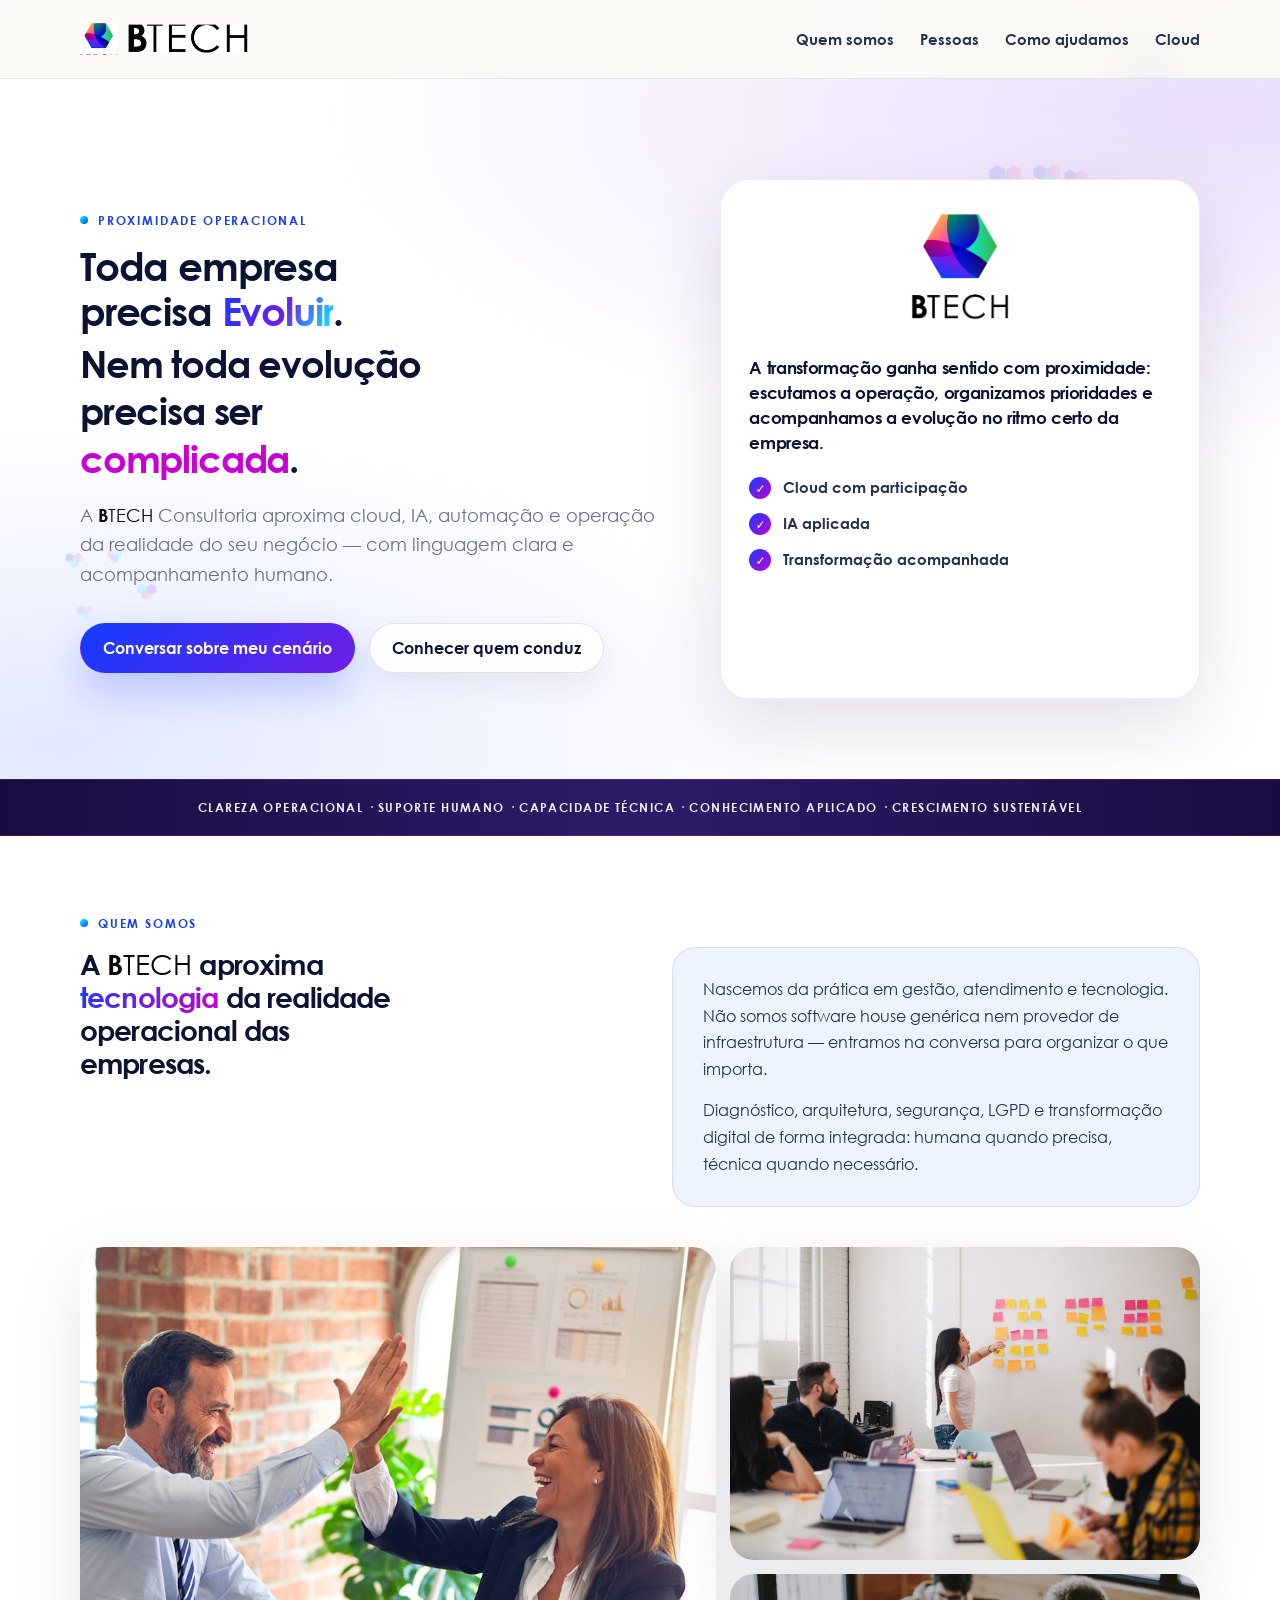
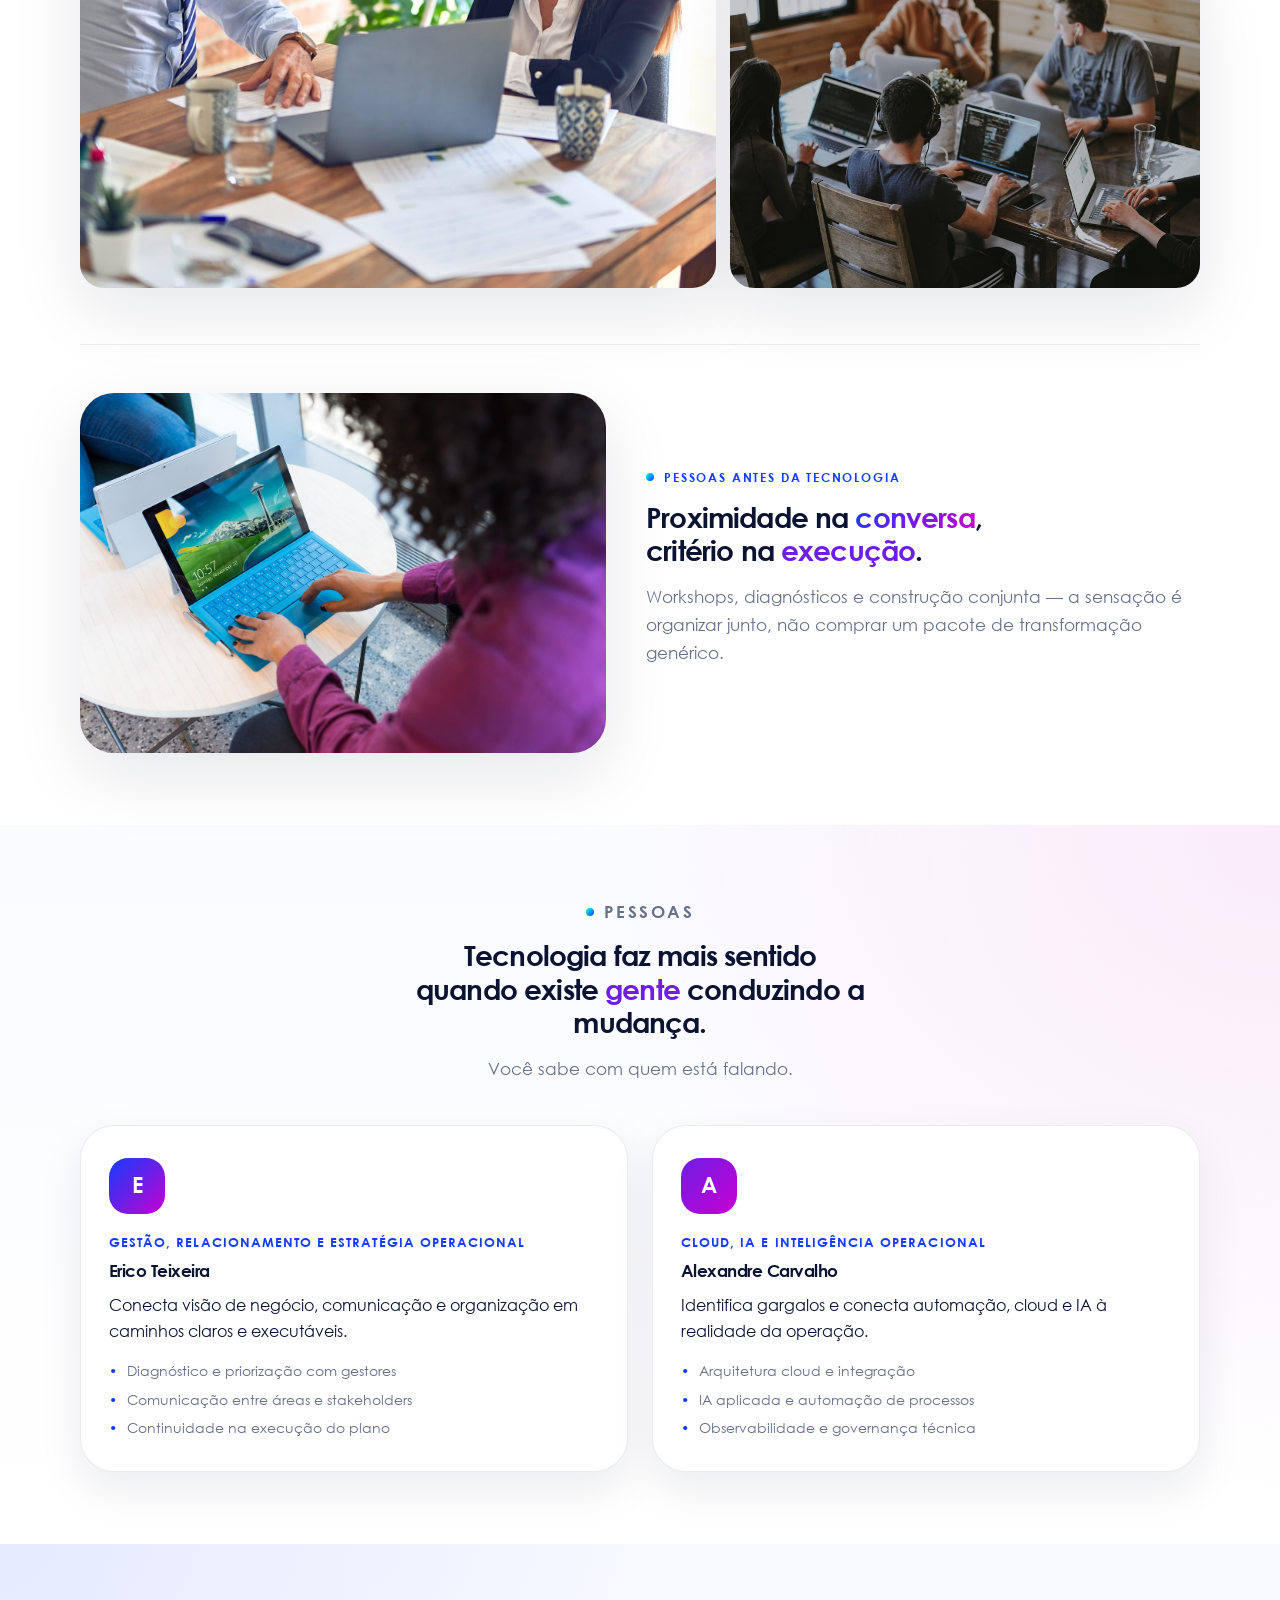
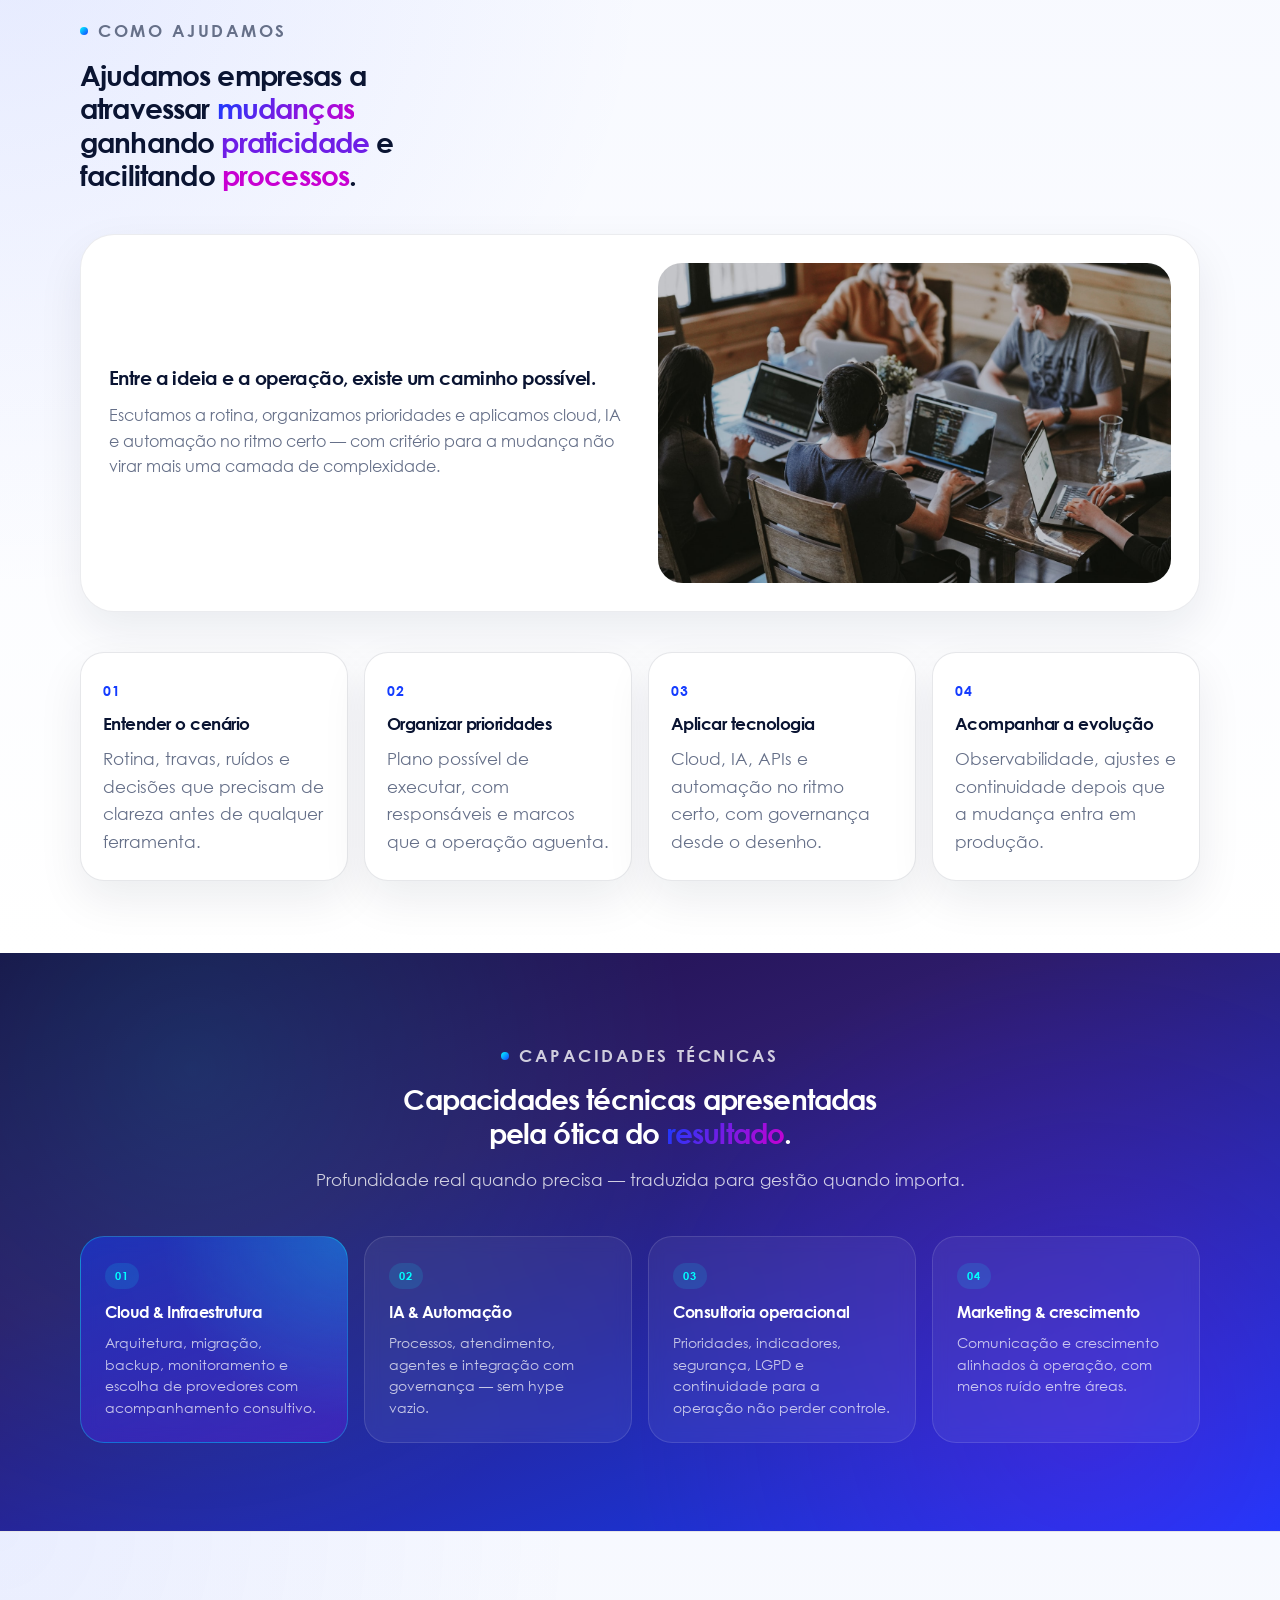
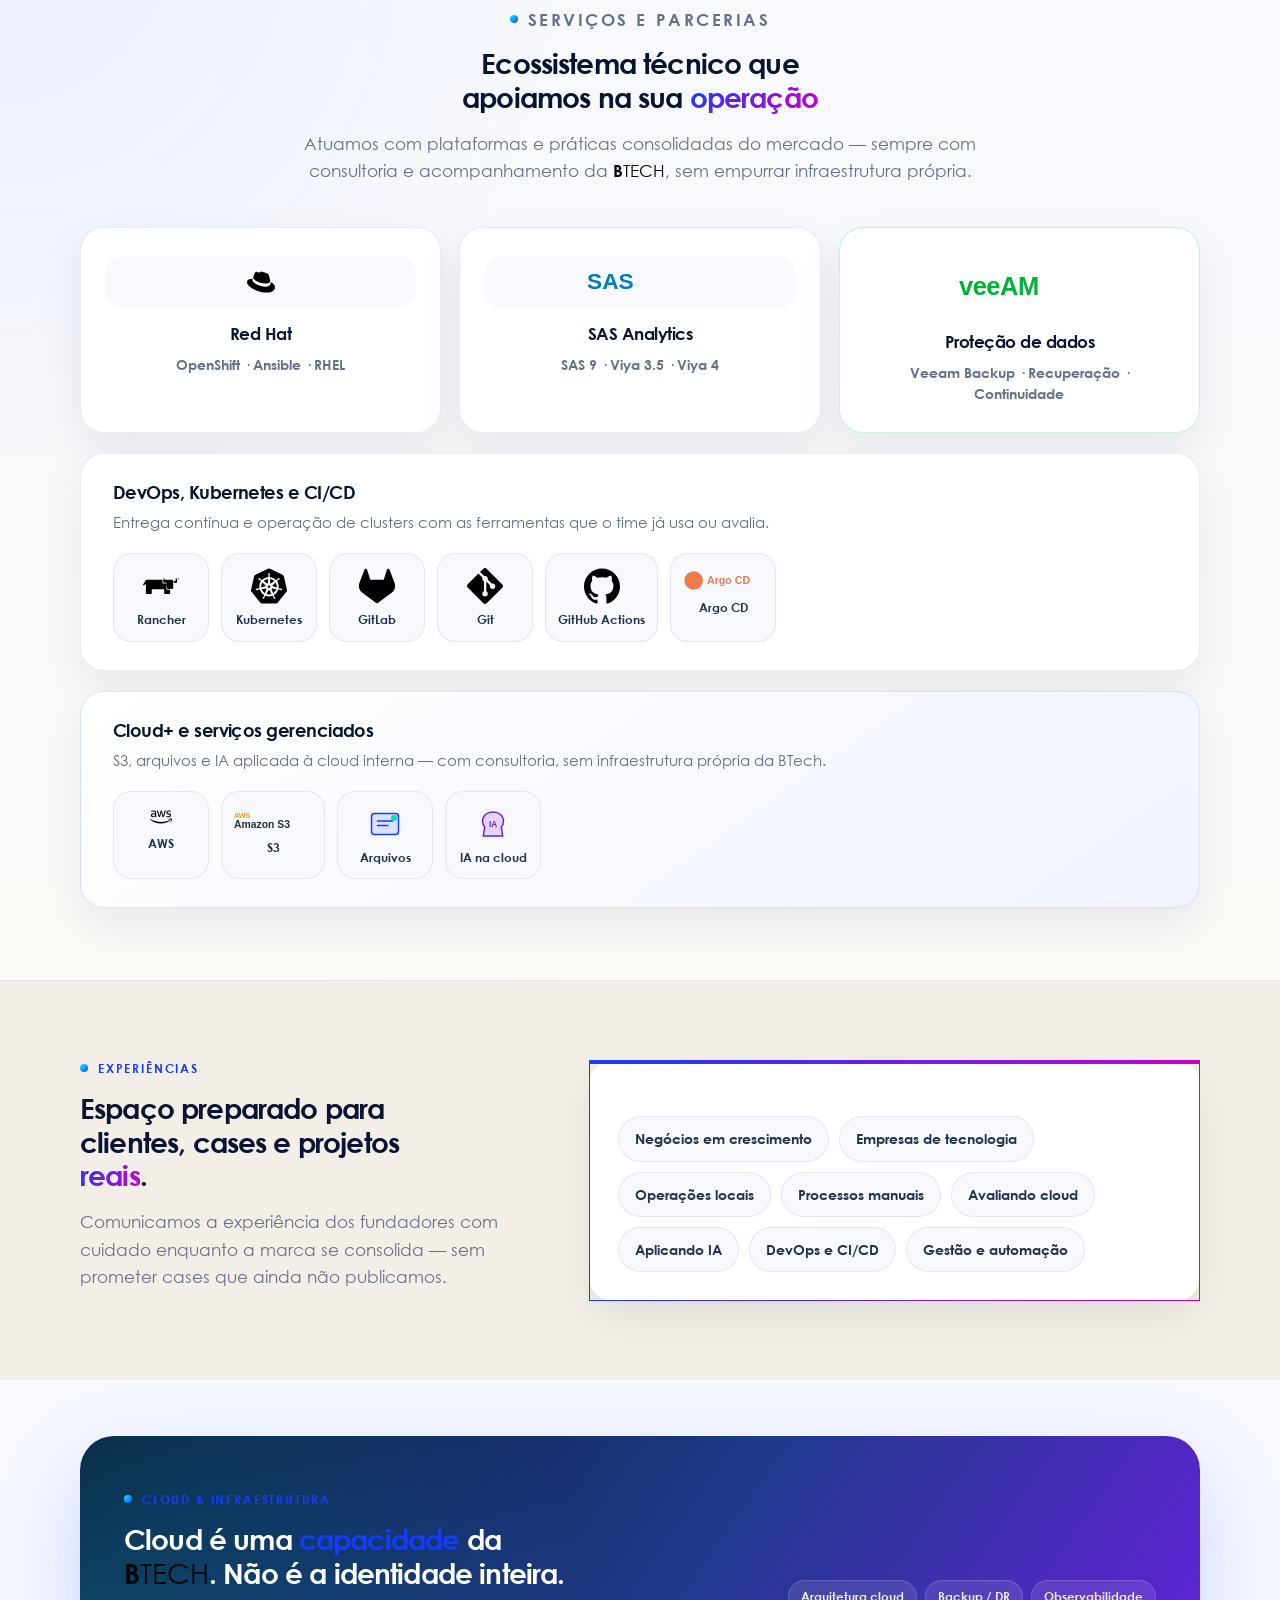
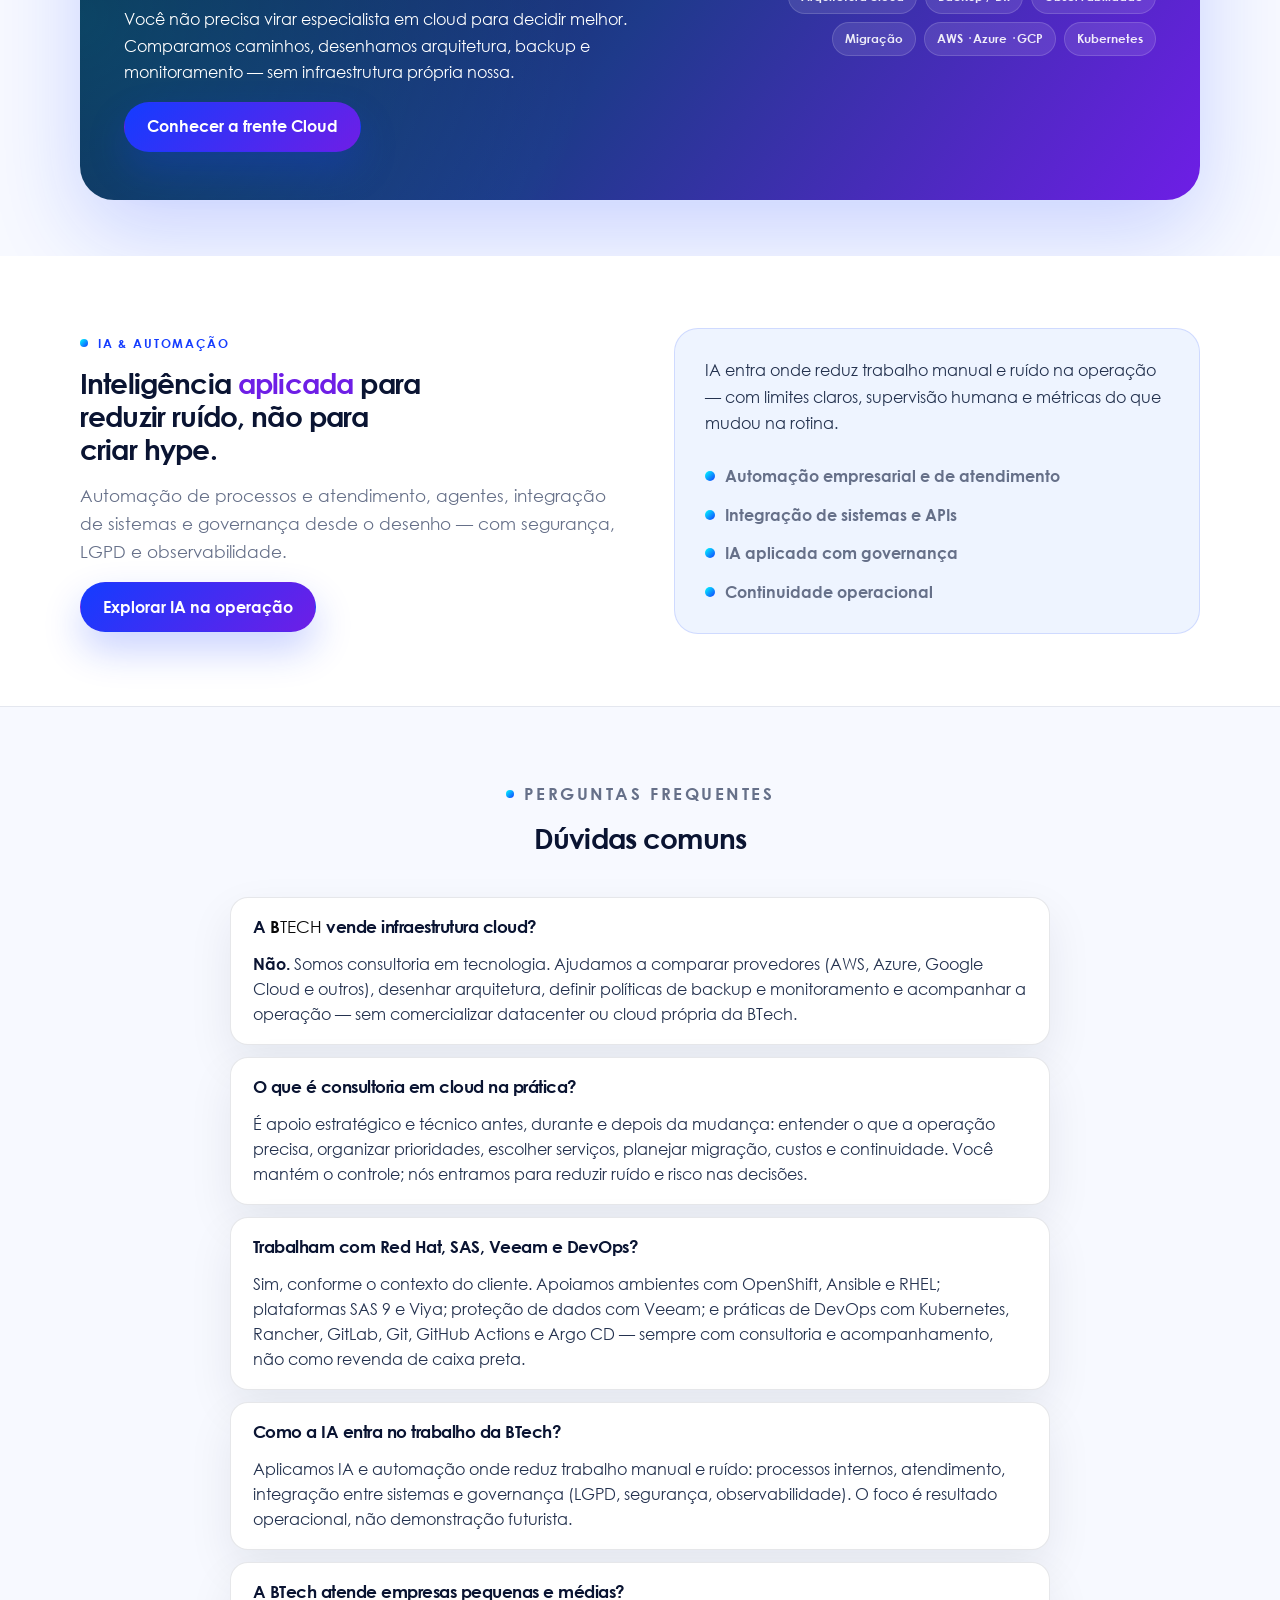
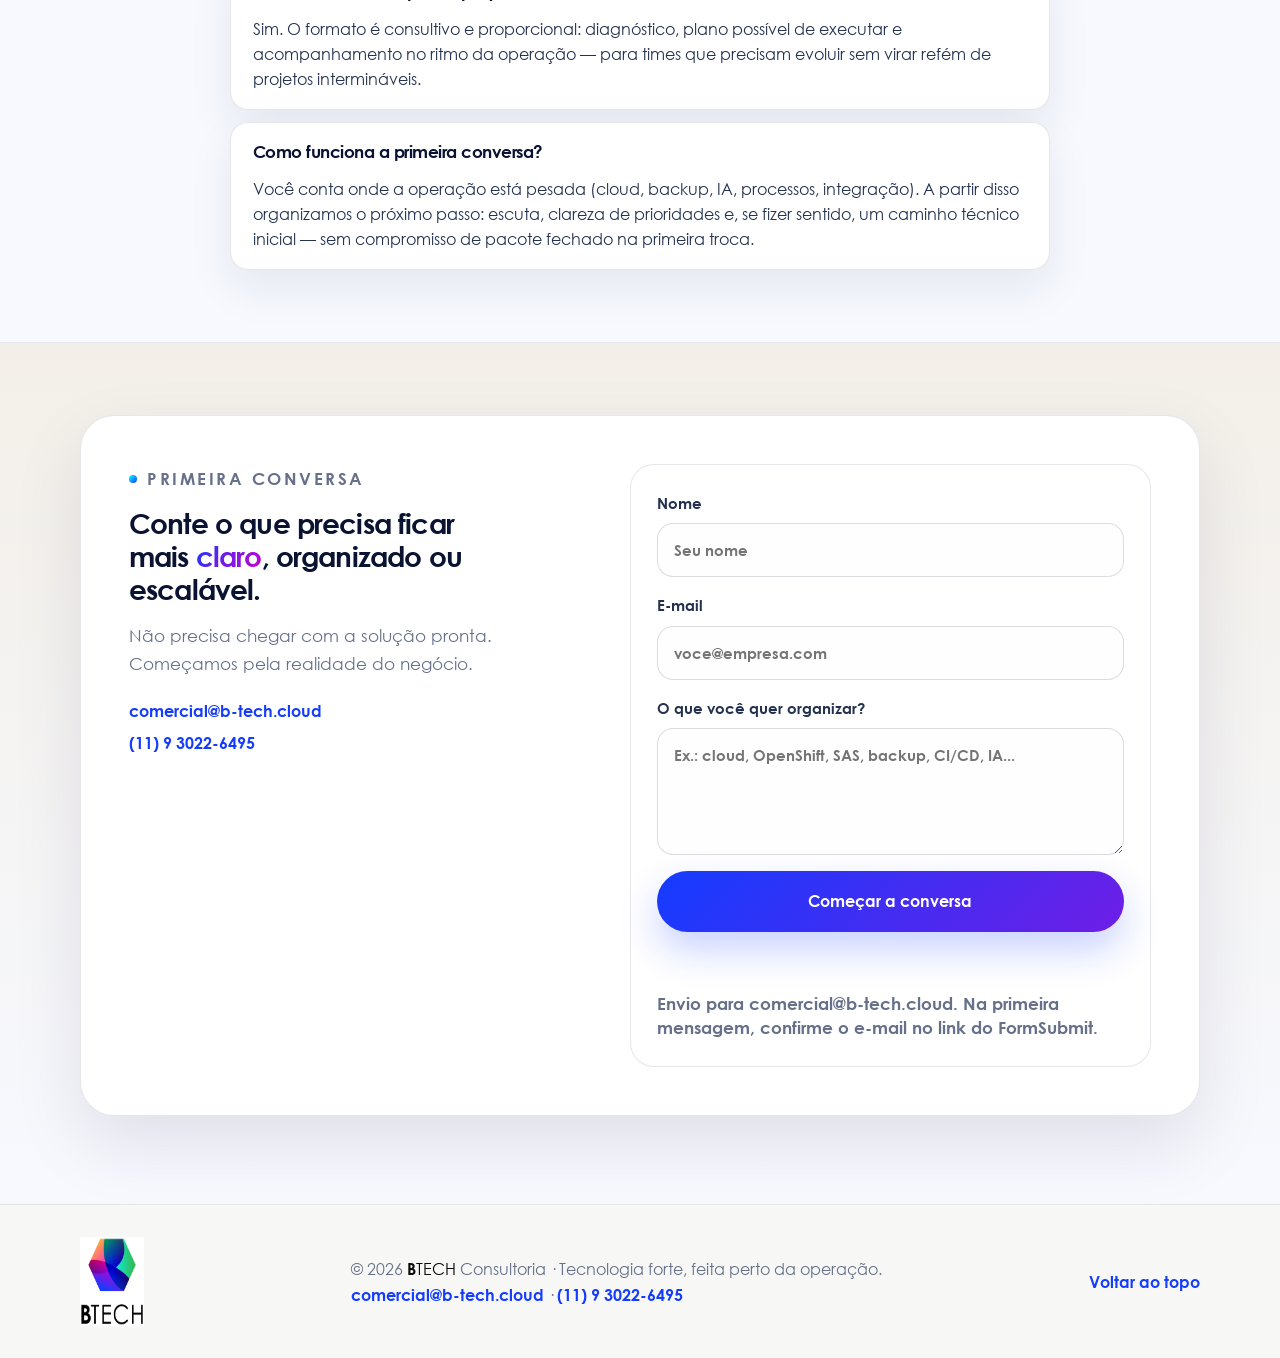
==== commit b68a8c69: "feat: site BTech Consultoria completo sobre main atual Consolida landing (mockup B Nuvem + conteúdo)" ====
--- a/cloud.html
+++ b/cloud.html
@@ -2,217 +2,13 @@
 <html lang="pt-BR">
   <head>
     <meta charset="utf-8">
+    <meta http-equiv="refresh" content="0; url=index.html#cloud-acompanhada">
     <meta name="viewport" content="width=device-width, initial-scale=1">
-    <meta
-      name="description"
-      content="Cloud & Infraestrutura na BTECH: evolução cloud sem complicar a operação, com escolha, arquitetura, migração, backup, observabilidade, FinOps e acompanhamento humano."
-    >
-    <title>BTECH | Cloud & Infraestrutura</title>
-    <link rel="icon" href="assets/btech-mark.svg" type="image/svg+xml">
-    <link rel="stylesheet" href="styles.css">
+    <title>Redirecionando… | BTech Consultoria</title>
+    <link rel="canonical" href="https://btech.cloud/#cloud-acompanhada">
+    <script>location.replace("index.html#cloud-acompanhada");</script>
   </head>
   <body>
-    <header class="site-header" data-header>
-      <nav class="nav container" aria-label="Navegação principal">
-        <a class="brand" href="index.html" aria-label="BTECH - início">
-          <img class="brand__logo" src="assets/btech-logo.svg" alt="BTECH" width="330" height="96">
-        </a>
-
-        <button class="nav__toggle" type="button" aria-expanded="false" aria-controls="menu">
-          <span class="sr-only">Abrir menu</span>
-          <span></span>
-          <span></span>
-          <span></span>
-        </button>
-
-        <ul class="nav__links" id="menu">
-          <li><a href="index.html#quem-somos">Quem somos</a></li>
-          <li><a href="index.html#pessoas">Pessoas</a></li>
-          <li><a href="index.html#atuacao">Atuação</a></li>
-          <li><a aria-current="page" href="cloud.html">Cloud</a></li>
-          <li><a class="nav__cta" href="index.html#contato">Conversar com a BTECH</a></li>
-        </ul>
-      </nav>
-    </header>
-
-    <main>
-      <section class="hero hero--page">
-        <div class="brand-field" aria-hidden="true">
-          <span></span><span></span><span></span><span></span><span></span><span></span>
-        </div>
-        <div class="hero__orb hero__orb--blue" aria-hidden="true"></div>
-        <div class="hero__orb hero__orb--magenta" aria-hidden="true"></div>
-
-        <div class="hero__content container hero__content--balanced">
-          <div class="hero__copy">
-            <p class="eyebrow">Cloud & Infraestrutura</p>
-            <h1>Toda empresa precisa evoluir. Nem toda evolução precisa ser complicada.</h1>
-            <p class="hero__lead">
-              A <span class="brand-word"><span class="brand-word__b">B</span><span class="brand-word__name">TECH</span></span> ajuda sua empresa a escolher,
-              estruturar, migrar, automatizar e acompanhar ambientes cloud com clareza, critério e suporte humano.
-            </p>
-            <div class="hero__actions">
-              <a class="button button--primary" href="index.html#contato">Avaliar meu cenário</a>
-              <a class="button button--secondary" href="#tecnico">Ver camada técnica</a>
-            </div>
-          </div>
-
-          <aside class="brand-statement brand-statement--dark">
-            <img src="assets/btech-mark.svg" alt="" width="96" height="96">
-            <p>
-              Para alguns clientes, cloud significa parar de se preocupar. Para outros,
-              significa governar melhor o que já existe em escala.
-            </p>
-            <div class="statement-list">
-              <span>Escolha de provedor</span>
-              <span>Arquitetura acompanhada</span>
-              <span>Operação contínua</span>
-            </div>
-          </aside>
-        </div>
-      </section>
-
-      <section class="trust-strip" aria-label="Pilares de cloud BTECH">
-        <div class="container trust-strip__inner">
-          <span>Escolha clara</span>
-          <span>Menos risco</span>
-          <span>Backup</span>
-          <span>Monitoramento</span>
-          <span>Custos sob controle</span>
-          <span>Suporte humano</span>
-        </div>
-      </section>
-
-      <section class="section" id="como-atuamos">
-        <div class="container">
-          <div class="section-heading">
-            <p class="eyebrow">Como atuamos</p>
-            <h2>Cloud é decisão de negócio, arquitetura técnica e rotina operacional ao mesmo tempo.</h2>
-            <p>
-              A <span class="brand-word"><span class="brand-word__b">B</span><span class="brand-word__name">TECH</span></span> traduz essa decisão para quem não é técnico e aprofunda a conversa com quem já opera
-              ambientes complexos. O foco é reduzir ruído, risco e improviso.
-            </p>
-          </div>
-
-          <div class="process-grid">
-            <article class="process-card">
-              <span>01</span>
-              <h3>Diagnóstico</h3>
-              <p>Mapeamos sistemas, dependências, acessos, riscos, custos, equipe, fornecedores e objetivos.</p>
-            </article>
-            <article class="process-card">
-              <span>02</span>
-              <h3>Escolha e arquitetura</h3>
-              <p>Ajudamos a comparar provedores, estruturar ambientes, definir backup, segurança e critérios de evolução.</p>
-            </article>
-            <article class="process-card">
-              <span>03</span>
-              <h3>Migração e organização</h3>
-              <p>Acompanhamos mudanças, integrações, automações e documentação para reduzir impacto na rotina.</p>
-            </article>
-            <article class="process-card">
-              <span>04</span>
-              <h3>Operação e melhoria</h3>
-              <p>Monitoramos custos, disponibilidade, performance, pontos de atenção e próximos passos de evolução.</p>
-            </article>
-          </div>
-        </div>
-      </section>
-
-      <section class="section section--soft">
-        <div class="container two-column">
-          <div>
-            <p class="eyebrow">Dois níveis de conversa</p>
-            <h2>Simplicidade para o negócio. Profundidade para a tecnologia.</h2>
-          </div>
-          <div class="feature-list">
-            <article>
-              <h3>Para quem não quer se preocupar com cloud</h3>
-              <p>Traduzimos opções, custos, riscos e fornecedores em decisões simples, seguras e acompanháveis.</p>
-            </article>
-            <article>
-              <h3>Para quem já opera cloud em escala</h3>
-              <p>Entramos em arquitetura, governança, observabilidade, automação, custos e confiabilidade com mais profundidade.</p>
-            </article>
-            <article>
-              <h3>Para ambientes em transição</h3>
-              <p>Apoiamos migração, organização de acessos, backup, documentação e evolução sem paralisar a operação.</p>
-            </article>
-            <article>
-              <h3>Para operações que precisam de continuidade</h3>
-              <p>Definimos sinais, alertas, rotinas, responsabilidades e critérios para saber antes de parar.</p>
-            </article>
-          </div>
-        </div>
-      </section>
-
-      <section class="section visual-section" id="tecnico">
-        <div class="container visual-section__inner">
-          <div>
-            <p class="eyebrow">Camada técnica secundária</p>
-            <h2>Quando precisa aprofundar, falamos a língua de TI.</h2>
-            <p>
-              Os termos técnicos existem onde fazem sentido: em diagnóstico, arquitetura, revisão de ambientes
-              e sustentação. Eles não são a porta de entrada da marca, mas mostram capacidade real.
-            </p>
-          </div>
-          <div class="tech-board" aria-label="Recursos técnicos de cloud">
-            <span>Landing Zone</span>
-            <span>IAM</span>
-            <span>Kubernetes</span>
-            <span>CI/CD</span>
-            <span>Observabilidade</span>
-            <span>FinOps</span>
-            <span>SLO</span>
-            <span>Backup/DR</span>
-            <span>Serverless</span>
-            <span>Containers</span>
-            <span>Logs e métricas</span>
-            <span>Runbooks</span>
-          </div>
-        </div>
-      </section>
-
-      <section class="section cloud-positioning">
-        <div class="container cloud-positioning__inner">
-          <img src="assets/btech-mark.svg" alt="" width="96" height="96" aria-hidden="true">
-          <div>
-            <p class="eyebrow">Posicionamento</p>
-            <h2>A <span class="brand-word brand-word--light"><span class="brand-word__b">B</span><span class="brand-word__name">TECH</span></span> conecta tecnologia, operação e crescimento com mais clareza.</h2>
-            <p>
-              Cloud é uma das capacidades. Ao lado dela entram IA, automação, atendimento, dados,
-              infraestrutura, gestão e relacionamento. A <span class="brand-word brand-word--light"><span class="brand-word__b">B</span><span class="brand-word__name">TECH</span></span> acompanha para a tecnologia virar operação,
-              não mais complexidade.
-            </p>
-          </div>
-        </div>
-      </section>
-
-      <section class="section contact-section">
-        <div class="container contact-card contact-card--center">
-          <div>
-            <p class="eyebrow">Próximo passo</p>
-            <h2>Quer revisar sua cloud ou entender por onde começar?</h2>
-            <p>
-              Traga o cenário atual. A <span class="brand-word"><span class="brand-word__b">B</span><span class="brand-word__name">TECH</span></span> ajuda a organizar prioridades, riscos, custos e próximos passos
-              antes de qualquer decisão de migração, contratação ou automação.
-            </p>
-          </div>
-          <a class="button button--primary" href="index.html#contato">Começar conversa</a>
-        </div>
-      </section>
-    </main>
-
-    <footer class="site-footer">
-      <div class="container site-footer__content">
-        <a class="brand brand--footer" href="index.html" aria-label="BTECH - início">
-          <img class="brand__logo brand__logo--footer" src="assets/btech-logo.svg" alt="BTECH" width="220" height="64">
-        </a>
-        <p>&copy; <span id="current-year"></span> BTECH. Cloud com clareza, operação e proximidade.</p>
-        <a href="index.html">Voltar para home</a>
-      </div>
-    </footer>
-
-    <script src="script.js"></script>
+    <p>Redirecionando para <a href="index.html#cloud-acompanhada">Cloud acompanhada</a>…</p>
   </body>
 </html>
